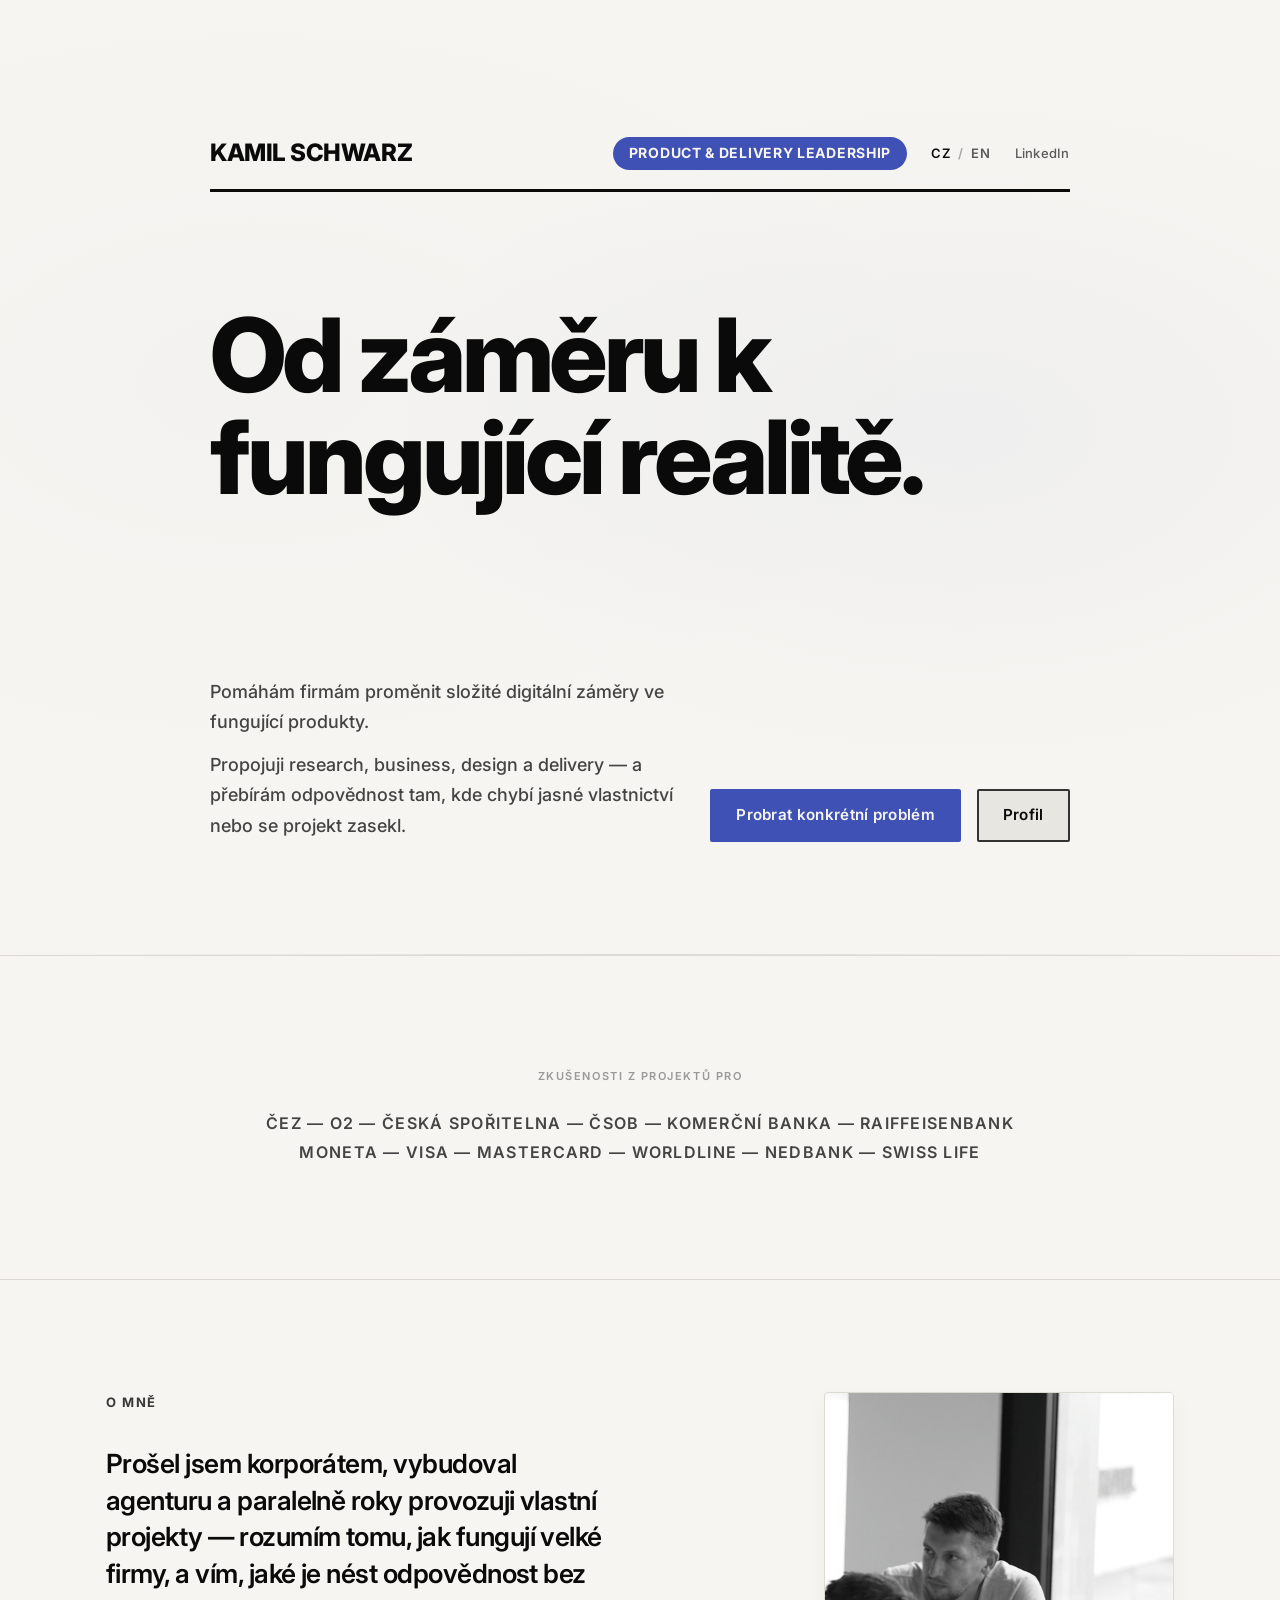
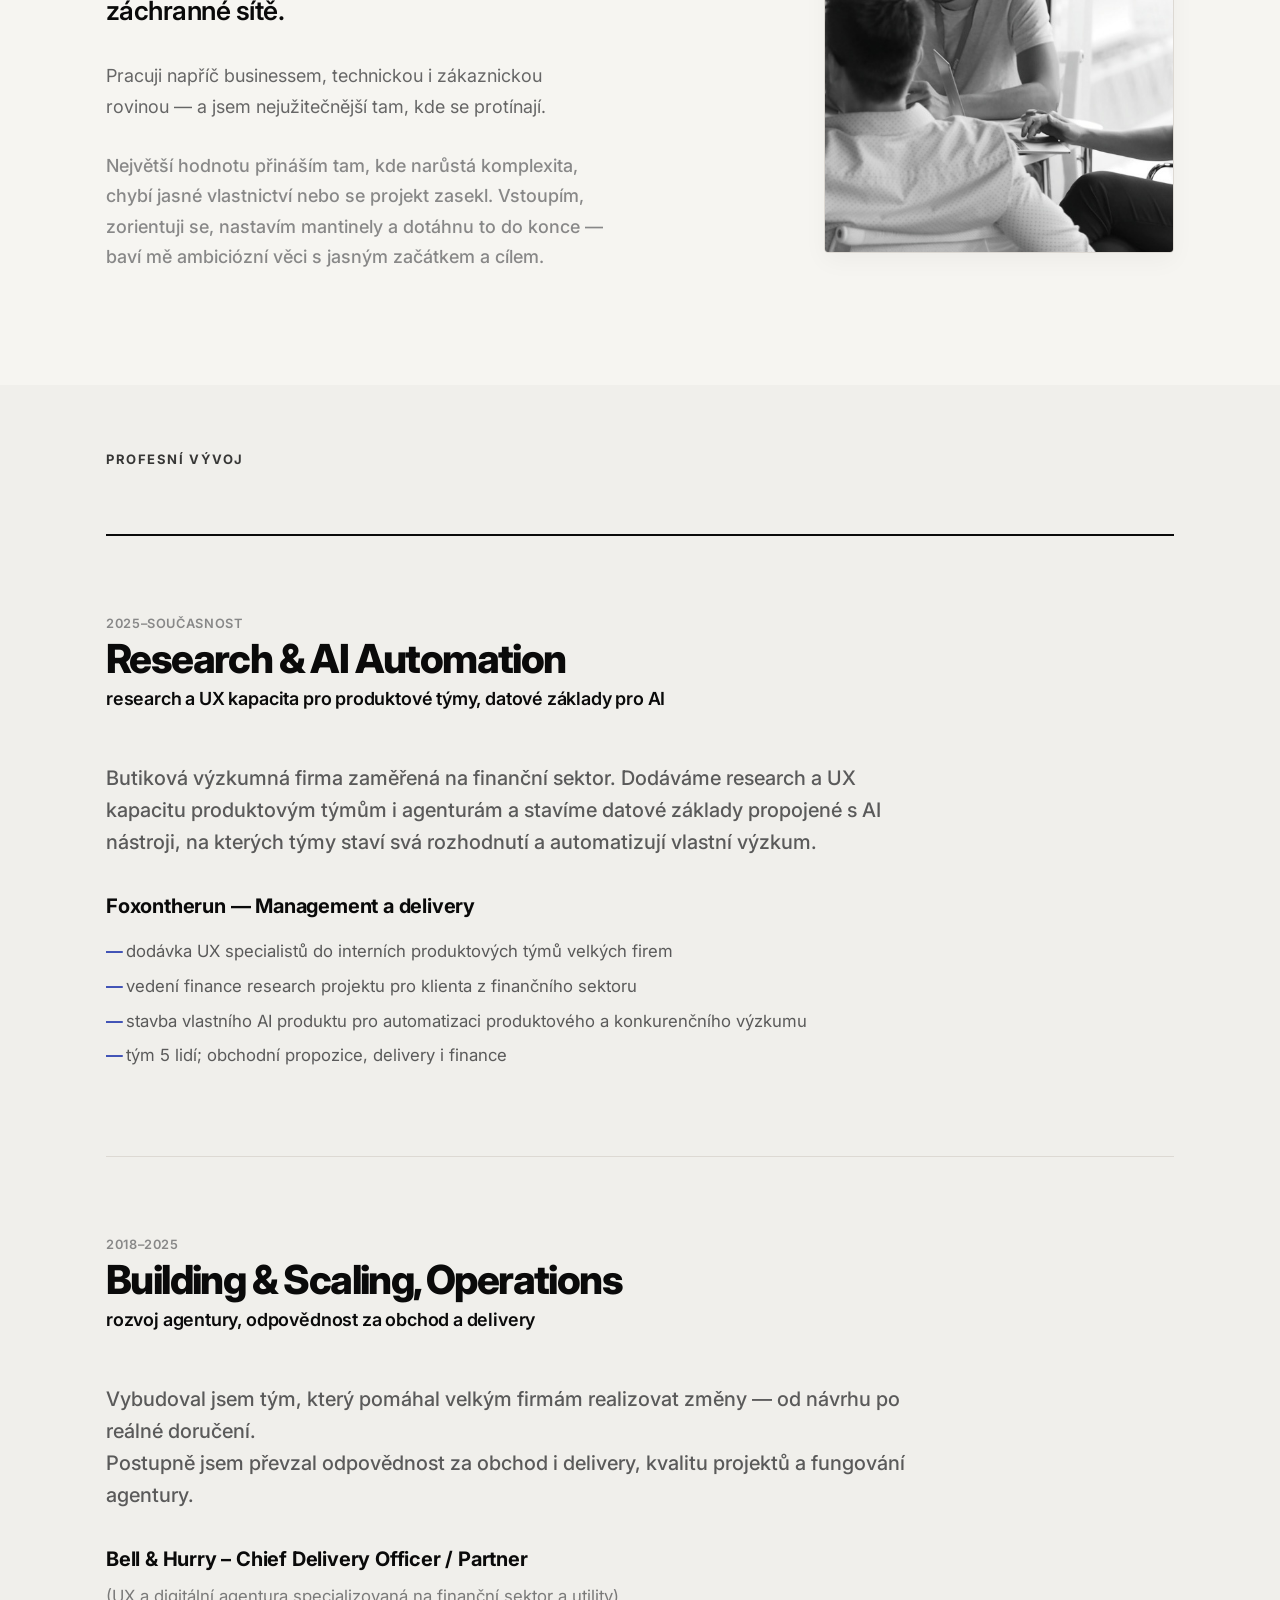
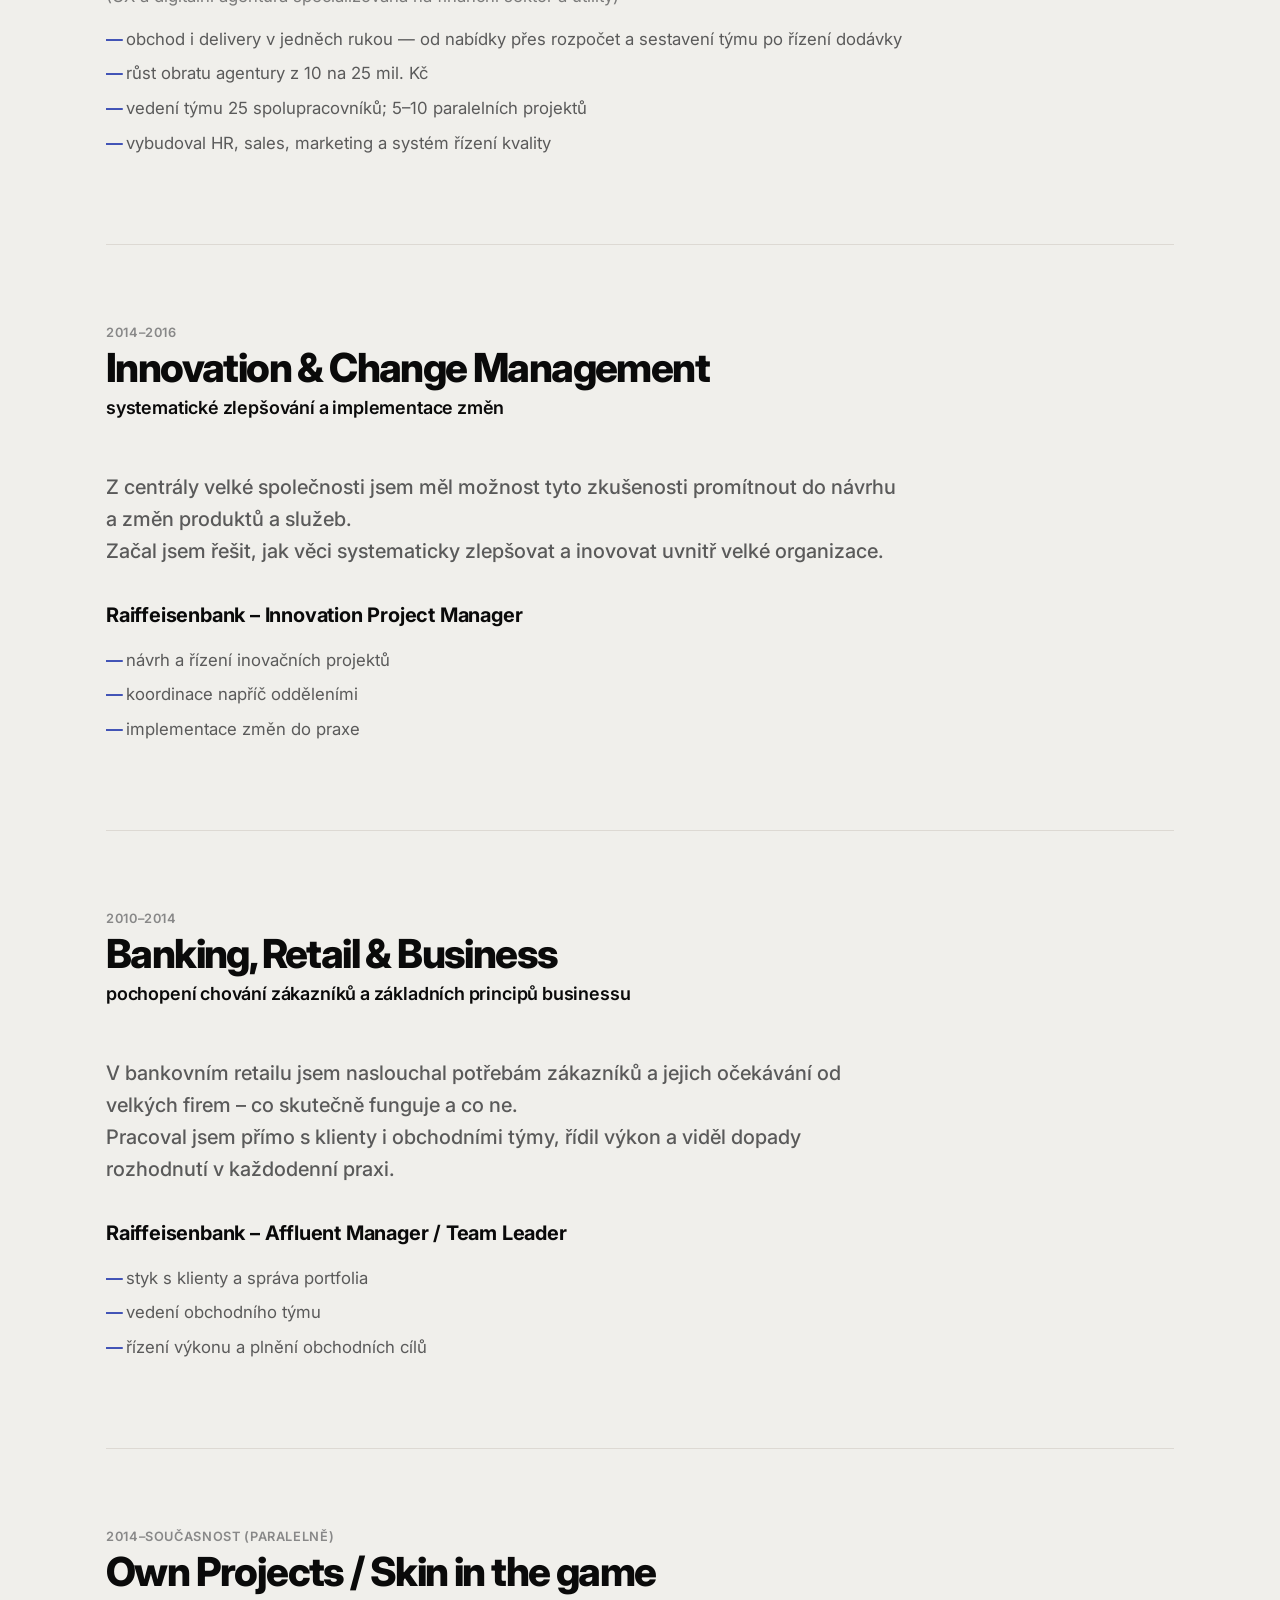
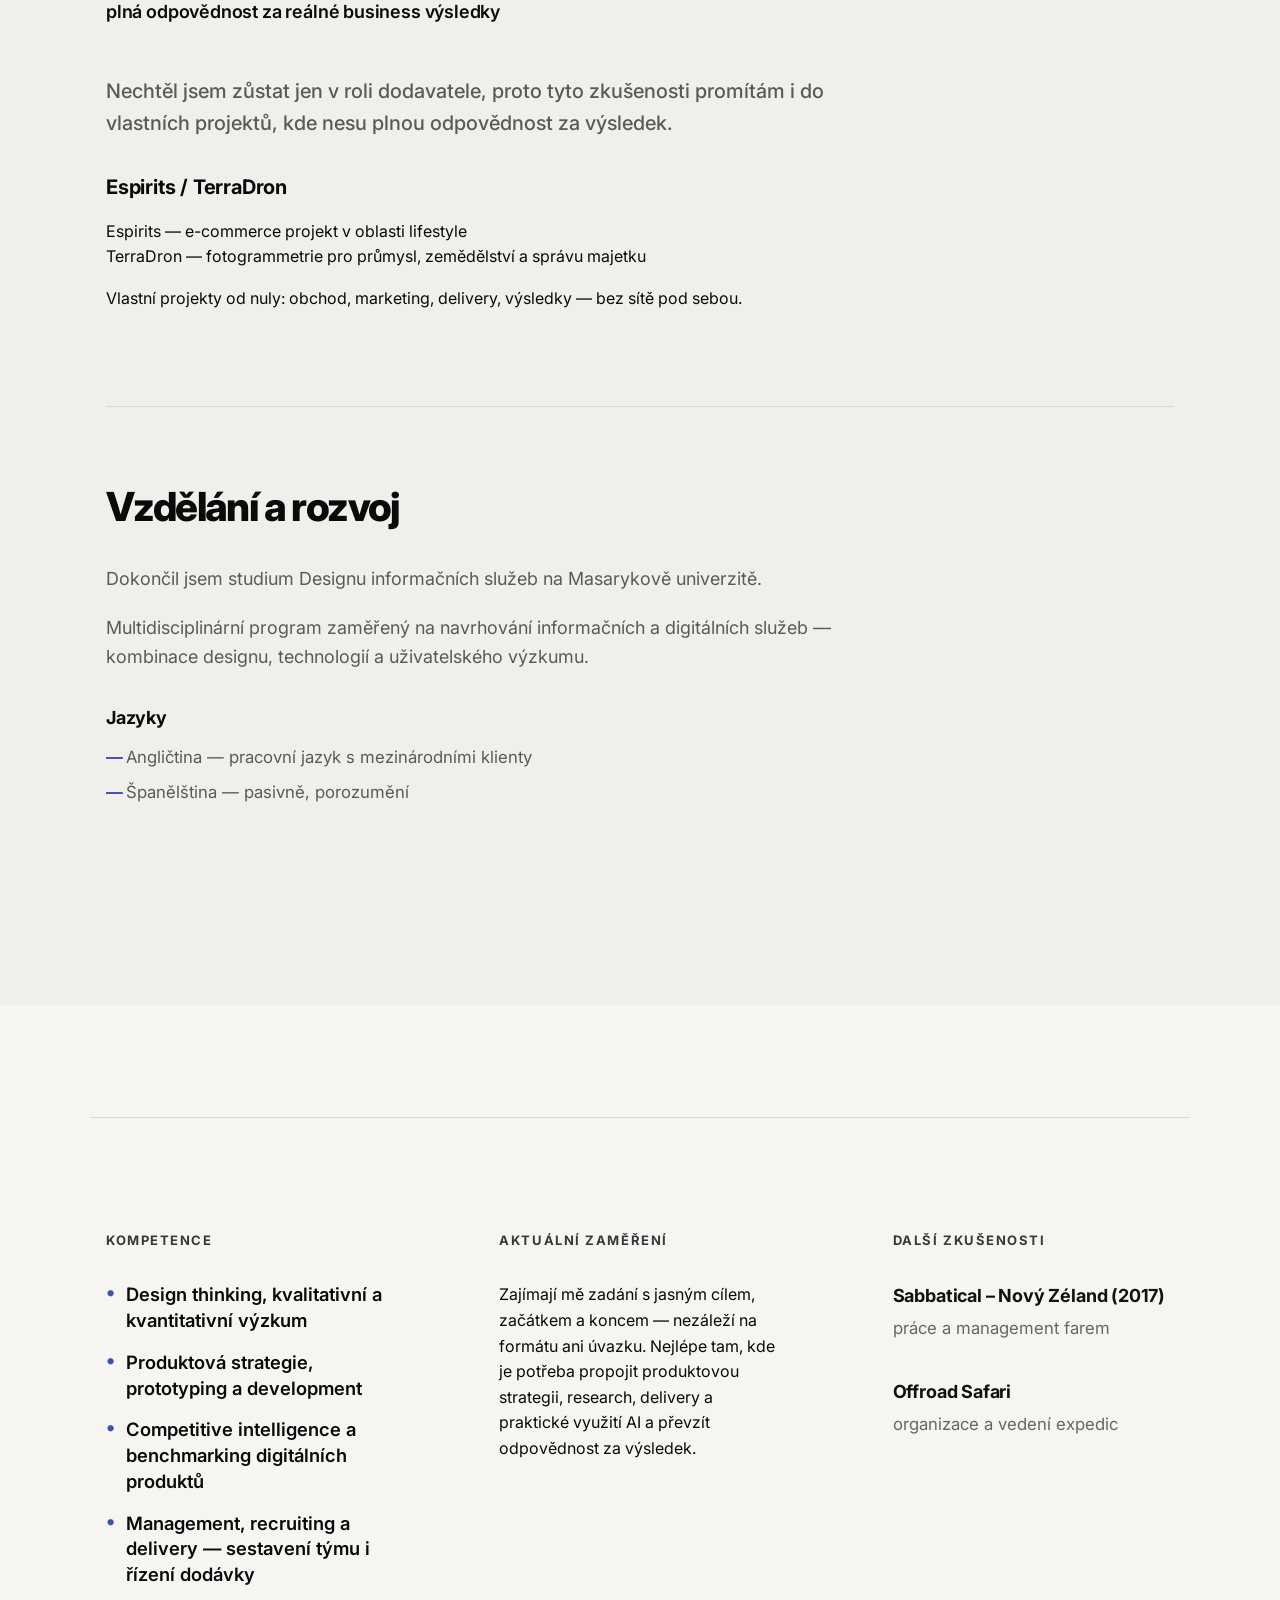
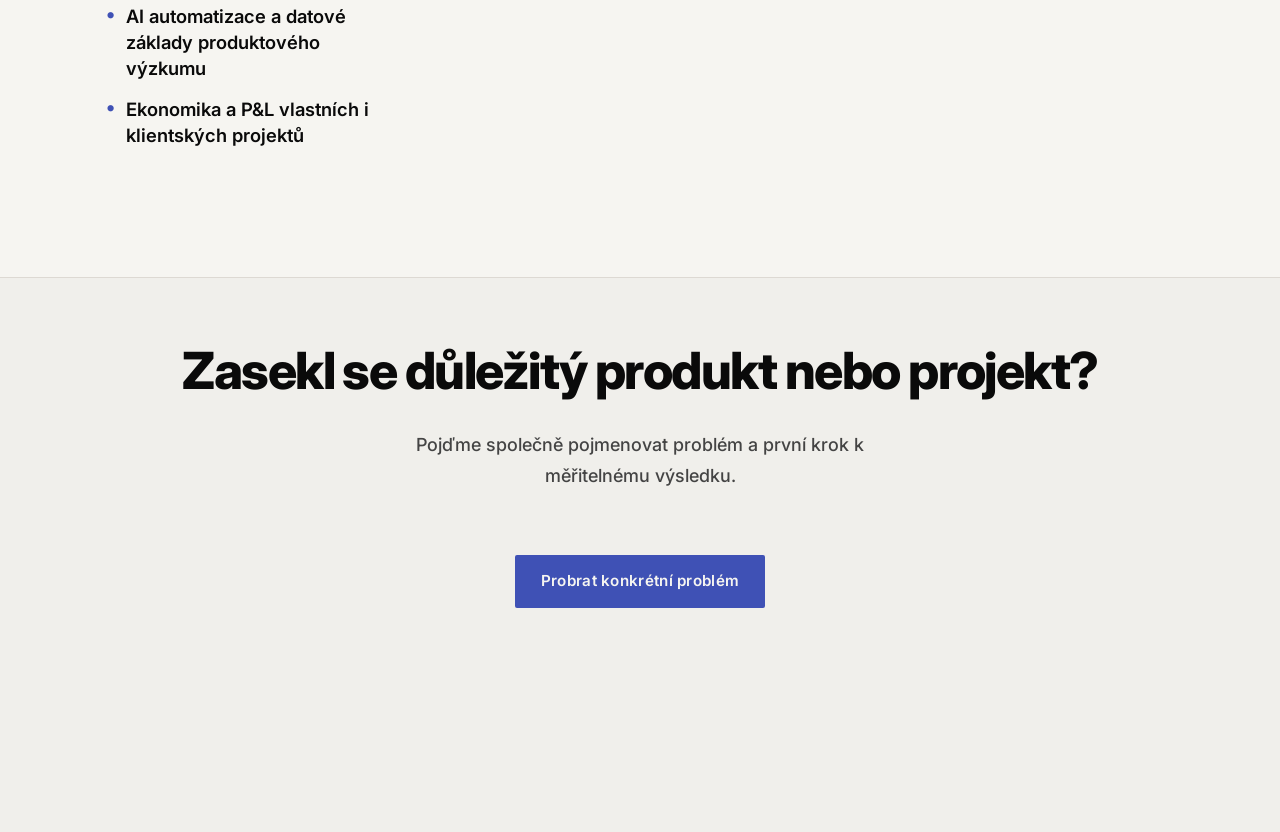
==== index.html @ e29d5cd9 "Přejmenovat titul u Foxontherun, odstranit case-study bullet u Bell & Hurry Titul pozice u Foxonther" ====
<!DOCTYPE html>
<html lang="cs">

<head>
    <meta charset="UTF-8">
    <meta name="viewport" content="width=device-width, initial-scale=1.0">
    <title>Kamil Schwarz — Od záměru k fungující realitě</title>
    <meta name="description"
        content="Pomáhám firmám proměnit složité digitální záměry ve fungující produkty. Propojuji research, business, design a delivery.">

    <meta property="og:title" content="Kamil Schwarz — Od záměru k fungující realitě">
    <meta property="og:description"
        content="Pomáhám firmám proměnit složité digitální záměry ve fungující produkty. Propojuji research, business, design a delivery.">
    <meta property="og:image" content="https://www.kamilschwarz.com/og-image.svg">
    <meta property="og:image:width" content="1200">
    <meta property="og:image:height" content="630">
    <meta property="og:url" content="https://www.kamilschwarz.com">
    <meta property="og:type" content="website">

    <link rel="preconnect" href="https://fonts.googleapis.com">
    <link rel="preconnect" href="https://fonts.gstatic.com" crossorigin>
    <link href="https://fonts.googleapis.com/css2?family=Inter:wght@400;500;600;700;800&display=swap" rel="stylesheet">
    <link rel="stylesheet" href="style.css">
    <link rel="icon" type="image/svg+xml" href="favicon.svg">
</head>

<body>
    <!-- Hero Section -->
    <section class="section hero" id="hero">
        <div class="container">
            <div class="hero-header">
                <span class="name">Kamil Schwarz</span>
                <div class="header-right">
                    <span class="role-badge">Product & Delivery Leadership</span>
                    <div class="lang-switcher print-hide">
                        <a href="index.html" class="active">CZ</a>
                        <span class="separator">/</span>
                        <a href="en.html">EN</a>
                    </div>
                    <a href="https://www.linkedin.com/in/kamilschwarz/" target="_blank" rel="noopener noreferrer"
                        class="header-link print-hide">LinkedIn</a>
                </div>
            </div>

            <h1 class="headline">Od záměru k<br>fungující realitě.</h1>

            <div class="hero-footer">
                <div class="hero-desc">
                    <p>Pomáhám firmám proměnit složité digitální záměry ve fungující produkty.</p>
                    <p>Propojuji research, business, design a delivery — a přebírám odpovědnost tam, kde chybí jasné
                        vlastnictví nebo se projekt zasekl.</p>
                </div>
                <div class="hero-actions print-hide">
                    <a href="mailto:schwarz.kamil@gmail.com?subject=Inquiry from portfolio website"
                        class="btn btn-primary">Probrat konkrétní problém</a>
                    <a href="#career" class="btn btn-secondary">Profil</a>
                </div>
            </div>
        </div>
    </section>

    <hr class="hero-separator print-hide">

    <!-- Credibility Strip -->
    <section class="credibility-strip print-hide">
        <div class="container">
            <p class="credibility-label">Zkušenosti z projektů pro</p>
            <p class="credibility-names">
                <span class="cred-row">ČEZ — O2 — Česká spořitelna — ČSOB — Komerční banka — Raiffeisenbank</span>
                <span class="cred-row-sep"> — </span>
                <span class="cred-row">Moneta — Visa — Mastercard — Worldline — Nedbank — Swiss Life</span>
            </p>
        </div>
    </section>

    <!-- About Section -->
    <section class="section about" id="about">
        <div class="container about-layout">
            <div class="about-text">
                <h2 class="section-title">O mně</h2>
                <div class="text-block-large">
                    <p>Prošel jsem korporátem, vybudoval agenturu a paralelně roky provozuji vlastní projekty
                        — rozumím tomu, jak fungují velké firmy, a vím, jaké je nést odpovědnost bez záchranné
                        sítě.</p>
                    <p>Pracuji napříč businessem, technickou i zákaznickou rovinou — a jsem nejužitečnější tam,
                        kde se protínají.</p>
                    <p>Největší hodnotu přináším tam, kde narůstá komplexita, chybí jasné vlastnictví nebo se
                        projekt zasekl. Vstoupím, zorientuji se, nastavím mantinely a dotáhnu to do konce — baví mě
                        ambiciózní věci s jasným začátkem a cílem.</p>
                </div>
            </div>
            <div class="about-photo">
                <img src="kamil-meeting.jpg" alt="Kamil Schwarz portrait">
            </div>
        </div>
    </section>

    <!-- Career / Profesní vývoj -->
    <section class="section career" style="padding-top: var(--space-lg);">
        <div class="container">
            <h2 class="section-title mb-large" id="career">Profesní vývoj</h2>

            <div class="career-timeline">
                <!-- Block 1: Current role -->
                <div class="career-block">
                    <div class="career-meta">
                        <span class="career-year">2025–současnost</span>
                        <h3 class="career-topic">Research & AI Automation</h3>
                        <p class="career-sublabel">research a UX kapacita pro produktové týmy, datové základy pro AI</p>
                    </div>
                    <div class="career-content">
                        <p class="career-focus">Butiková výzkumná firma zaměřená na finanční sektor. Dodáváme
                            research a UX kapacitu produktovým týmům i agenturám a stavíme datové základy propojené s
                            AI nástroji, na kterých týmy staví svá rozhodnutí a automatizují vlastní výzkum.</p>

                        <div class="career-role">
                            <h4 class="role-title">Foxontherun — Management a delivery</h4>
                            <ul class="role-list">
                                <li>dodávka UX specialistů do interních produktových týmů velkých firem</li>
                                <li>vedení finance research projektu pro klienta z finančního sektoru</li>
                                <li>stavba vlastního AI produktu pro automatizaci produktového a konkurenčního výzkumu
                                </li>
                                <li>tým 5 lidí; obchodní propozice, delivery i finance</li>
                            </ul>
                        </div>
                    </div>
                </div>

                <!-- Block 2 -->
                <div class="career-block">
                    <div class="career-meta">
                        <span class="career-year">2018–2025</span>
                        <h3 class="career-topic">Building & Scaling, Operations</h3>
                        <p class="career-sublabel">rozvoj agentury, odpovědnost za obchod a delivery</p>
                    </div>
                    <div class="career-content">
                        <p class="career-focus">Vybudoval jsem tým, který pomáhal velkým firmám realizovat změny —
                            od návrhu po reálné doručení.<br>Postupně jsem převzal odpovědnost za obchod i delivery,
                            kvalitu projektů a fungování agentury.</p>

                        <div class="career-role">
                            <h4 class="role-title">Bell & Hurry – Chief Delivery Officer / Partner</h4>
                            <p class="role-description"
                                style="margin-top: -0.5rem; margin-bottom: 1rem; opacity: 0.85;">(UX a digitální
                                agentura specializovaná na finanční sektor a utility)</p>
                            <ul class="role-list">
                                <li>obchod i delivery v jedněch rukou — od nabídky přes rozpočet a sestavení týmu po
                                    řízení dodávky</li>
                                <li>růst obratu agentury z 10 na 25 mil. Kč</li>
                                <li>vedení týmu 25 spolupracovníků; 5–10 paralelních projektů</li>
                                <li>vybudoval HR, sales, marketing a systém řízení kvality</li>
                            </ul>
                        </div>
                    </div>
                </div>

                <!-- Block 3 -->
                <div class="career-block">
                    <div class="career-meta">
                        <span class="career-year">2014–2016</span>
                        <h3 class="career-topic">Innovation & Change Management</h3>
                        <p class="career-sublabel">systematické zlepšování a implementace změn</p>
                    </div>
                    <div class="career-content">
                        <p class="career-focus">Z centrály velké společnosti jsem měl možnost tyto zkušenosti promítnout
                            do návrhu a změn produktů a služeb.<br>Začal jsem řešit, jak věci systematicky zlepšovat a
                            inovovat uvnitř velké organizace.</p>

                        <div class="career-role">
                            <h4 class="role-title">Raiffeisenbank – Innovation Project Manager</h4>
                            <ul class="role-list">
                                <li>návrh a řízení inovačních projektů</li>
                                <li>koordinace napříč odděleními</li>
                                <li>implementace změn do praxe</li>
                            </ul>
                        </div>
                    </div>
                </div>

                <!-- Block 4 -->
                <div class="career-block">
                    <div class="career-meta">
                        <span class="career-year">2010–2014</span>
                        <h3 class="career-topic">Banking, Retail & Business</h3>
                        <p class="career-sublabel">pochopení chování zákazníků a základních principů businessu</p>
                    </div>
                    <div class="career-content">
                        <p class="career-focus">V bankovním retailu jsem naslouchal potřebám zákazníků a jejich
                            očekávání od velkých firem – co skutečně funguje a co ne.<br>Pracoval jsem přímo s klienty i
                            obchodními týmy, řídil výkon a viděl dopady rozhodnutí v každodenní praxi.</p>

                        <div class="career-role">
                            <h4 class="role-title">Raiffeisenbank – Affluent Manager / Team Leader</h4>
                            <ul class="role-list">
                                <li>styk s klienty a správa portfolia</li>
                                <li>vedení obchodního týmu</li>
                                <li>řízení výkonu a plnění obchodních cílů</li>
                            </ul>
                        </div>
                    </div>
                </div>

                <!-- Block 5: Parallel ventures -->
                <div class="career-block">
                    <div class="career-meta">
                        <span class="career-year">2014–současnost (paralelně)</span>
                        <h3 class="career-topic">Own Projects / Skin in the game</h3>
                        <p class="career-sublabel">plná odpovědnost za reálné business výsledky</p>
                    </div>
                    <div class="career-content">
                        <p class="career-focus">Nechtěl jsem zůstat jen v roli dodavatele, proto tyto zkušenosti
                            promítám i do vlastních projektů, kde nesu plnou odpovědnost za výsledek.</p>

                        <div class="career-role">
                            <h4 class="role-title">Espirits / TerraDron</h4>
                            <p>Espirits — e-commerce projekt v oblasti lifestyle<br>
                                TerraDron — fotogrammetrie pro průmysl, zemědělství a správu majetku</p>
                            <p>Vlastní projekty od nuly: obchod, marketing, delivery, výsledky — bez sítě pod sebou.</p>
                        </div>
                    </div>
                </div>
                <!-- Block 6: Education -->
                <div class="career-block education-block">
                    <div class="career-meta">
                        <h3 class="career-topic">Vzdělání a rozvoj</h3>
                    </div>
                    <div class="career-content">
                        <div class="text-block-regular">
                            <p>Dokončil jsem studium Designu informačních služeb na Masarykově univerzitě.</p>
                            <p>Multidisciplinární program zaměřený na navrhování informačních a digitálních služeb —
                                kombinace designu, technologií a uživatelského výzkumu.</p>
                        </div>

                        <div class="mt-medium">
                            <h4 class="role-title-small">Jazyky</h4>
                            <ul class="role-list">
                                <li>Angličtina — pracovní jazyk s mezinárodními klienty</li>
                                <li>Španělština — pasivně, porozumění</li>
                            </ul>
                        </div>
                    </div>
                </div>

            </div>
        </div>
    </section>

    <!-- Skills, Details & Focus -->
    <section class="section skills-section" id="skills">
        <div class="container skills-grid">
            <div class="cap-group page-break-avoid">
                <h2 class="section-title">Kompetence</h2>
                <ul class="clean-bullet-list">
                    <li>Design thinking, kvalitativní a kvantitativní výzkum</li>
                    <li>Produktová strategie, prototyping a development</li>
                    <li>Competitive intelligence a benchmarking digitálních produktů</li>
                    <li>Management, recruiting a delivery — sestavení týmu i řízení dodávky</li>
                    <li>AI automatizace a datové základy produktového výzkumu</li>
                    <li>Ekonomika a P&L vlastních i klientských projektů</li>
                </ul>
            </div>

            <div class="cap-group page-break-avoid">
                <h2 class="section-title">Aktuální zaměření</h2>
                <p class="text-block-regular" style="margin-top: 1rem;">Zajímají mě zadání s jasným cílem,
                    začátkem a koncem — nezáleží na formátu ani úvazku. Nejlépe tam, kde je potřeba propojit
                    produktovou strategii, research, delivery a praktické využití AI a převzít odpovědnost za
                    výsledek.</p>
            </div>

            <div class="cap-group page-break-avoid">
                <h2 class="section-title">Další zkušenosti</h2>
                <div class="exp-item">
                    <h4 class="role-title-small">Sabbatical – Nový Zéland (2017)</h4>
                    <p class="role-description">práce a management farem</p>
                </div>
                <div class="exp-item">
                    <h4 class="role-title-small">Offroad Safari</h4>
                    <p class="role-description">organizace a vedení expedic</p>
                </div>
            </div>
        </div>
    </section>

    <!-- Contact Section -->
    <section class="section contact" id="contact">
        <div class="container text-center page-break-avoid">
            <h2 class="headline-medium">Zasekl se důležitý produkt nebo projekt?</h2>
            <div class="hero-desc" style="margin: 1.5rem auto 2.5rem; text-align: center; max-width: none;">
                <p style="margin: 0 auto; color: #444; font-weight: 500;">Pojďme společně pojmenovat problém a první
                    krok k měřitelnému výsledku.</p>
            </div>
            <div class="contact-links print-hide">
                <a href="mailto:schwarz.kamil@gmail.com?subject=Inquiry from portfolio website"
                    class="btn btn-primary btn-large">Probrat konkrétní problém</a>
            </div>
            <div class="print-only">
                <p>schwarz.kamil@gmail.com | linkedin.com/in/kamilschwarz</p>
            </div>
        </div>
    </section>

    <script>
        // Reveal on Scroll
        const observer = new IntersectionObserver((entries) => {
            entries.forEach(entry => {
                if (entry.isIntersecting) {
                    entry.target.classList.add('visible');
                    observer.unobserve(entry.target); // Reveal only once
                }
            });
        }, { threshold: 0.1, rootMargin: '0px 0px -50px 0px' });

        document.querySelectorAll('.section:not(.hero)').forEach(section => {
            section.classList.add('reveal');
            observer.observe(section);
        });

        // Hero Headline Subtle Parallax
        const headline = document.querySelector('.headline');
        let requestRef;
        let mouseX = 0; let mouseY = 0;

        document.addEventListener('mousemove', (e) => {
            // Keep the movement extremely subtle, max a few pixels to prevent distraction
            mouseX = (window.innerWidth / 2 - e.pageX) / 90;
            mouseY = (window.innerHeight / 2 - e.pageY) / 90;
            if (!requestRef) {
                requestRef = requestAnimationFrame(updateParallax);
            }
        });

        function updateParallax() {
            headline.style.transform = `translate3d(${mouseX}px, ${mouseY}px, 0)`;
            requestRef = null;
        }
    </script>
</body>

</html>


<!-- deploy test -->
---- style.css ----
/* Custom Properties */
:root {
    --bg-color: #f6f5f1;
    --bg-alt: #f0efeb;
    --text-color: #0a0a0a;
    --text-muted: #5a5a5a;
    --accent-color: #3F51B5;
    --accent-hover: #3344A0;
    --accent-subtle: rgba(63, 81, 181, 0.10);
    --border-color: #ddd9d3;

    --space-xs: 0.5rem;
    --space-sm: 1rem;
    --space-md: 2rem;
    --space-lg: 4rem;
    --space-xl: 7rem;

    --font-sans: 'Inter', -apple-system, BlinkMacSystemFont, "Segoe UI", Roboto, Helvetica, Arial, sans-serif;
}

/* Reset and Base */
* {
    margin: 0;
    padding: 0;
    box-sizing: border-box;
}

html {
    scroll-behavior: smooth;
}

body {
    font-family: var(--font-sans);
    background-color: var(--bg-color);
    color: var(--text-color);
    line-height: 1.6;
    -webkit-font-smoothing: antialiased;
    -moz-osx-font-smoothing: grayscale;
}

p {
    margin-bottom: 1rem;
}

a {
    color: inherit;
    text-decoration: none;
}

/* Typography */
.headline {
    font-size: clamp(3.5rem, 8vw, 7.5rem);
    font-weight: 800;
    line-height: 1.0;
    letter-spacing: -0.04em;
    margin-bottom: calc(var(--space-xl) * 1.5);
    max-width: 900px;
    will-change: transform;
    transition: transform 0.35s cubic-bezier(0.2, 0.8, 0.2, 1), letter-spacing 0.4s ease;
}

.headline:hover {
    letter-spacing: -0.035em;
}

.headline-medium {
    font-size: clamp(2rem, 4vw, 3.5rem);
    font-weight: 800;
    line-height: 1.1;
    letter-spacing: -0.03em;
    margin-bottom: var(--space-md);
}

.section-title {
    font-size: 0.8125rem;
    text-transform: uppercase;
    letter-spacing: 0.12em;
    font-weight: 700;
    color: var(--text-color);
    /* Increased contrast */
    margin-bottom: var(--space-md);
    opacity: 0.8;
    scroll-margin-top: 4rem;
    /* Ensures headers don't hit the top of the viewport */
}

.mb-large {
    margin-bottom: var(--space-lg);
}

.mb-medium {
    margin-bottom: var(--space-md);
}

.mt-medium {
    margin-top: var(--space-md);
}

/* Layout */
.container {
    max-width: 1100px;
    margin: 0 auto;
    padding: 0 var(--space-sm);
}

.section {
    padding: var(--space-xl) 0;
}

.layout-split {
    display: flex;
    gap: var(--space-xl);
}

.split-left {
    flex: 1;
}

.split-right {
    flex: 2;
}

@media (max-width: 900px) {
    .layout-split {
        flex-direction: column;
        gap: var(--space-lg);
    }
}

/* Base text */
.text-block-large {
    max-width: 500px;
    /* Refined width */
}

.text-block-large p {
    font-size: 1.125rem;
    /* Following paragraphs smaller */
    font-weight: 400;
    line-height: 1.7;
    /* Increased line-height */
    color: #666;
    /* Secondary paragraph color */
    margin-bottom: 1.75rem;
    /* ~28px vertical rhythm */
}

.text-block-large p:first-child {
    font-size: clamp(1.35rem, 2.2vw, 1.65rem);
    font-weight: 600;
    /* Semi-bold */
    line-height: 1.4;
    letter-spacing: -0.02em;
    color: var(--text-color);
    /* Dominant */
    margin-bottom: 2rem;
}

.text-block-large p:last-child {
    font-weight: 500;
    color: #888;
    /* Conclusion visually lighter */
    margin-bottom: 0;
}

.text-block-regular p {
    font-size: 1.125rem;
    color: var(--text-muted);
    margin-bottom: 1.25rem;
}

/* Subtle keyword hover */
.text-keyword {
    transition: color 0.25s ease;
    cursor: default;
}

.text-keyword:hover {
    color: var(--accent-color);
}

/* Hero */
.hero {
    min-height: 65vh;
    display: flex;
    flex-direction: column;
    justify-content: flex-start;
    padding-top: calc(var(--space-xl) * 1.2);
    position: relative;
    background: radial-gradient(ellipse 70% 55% at 75% 45%, rgba(63, 81, 181, 0.04) 0%, transparent 65%),
        radial-gradient(ellipse 80% 60% at 20% 40%, rgba(63, 81, 181, 0.02) 0%, transparent 70%),
        var(--bg-color);
}

.hero-separator {
    height: 1px;
    background: linear-gradient(90deg, transparent, rgba(44, 62, 80, 0.15), transparent);
    margin: 0;
    border: none;
}

/* Credibility Strip */
.credibility-strip {
    padding: calc(var(--space-lg) * 1.75) 0;
    text-align: center;
    background-color: var(--bg-color);
    border-top: 1px solid var(--border-color);
    border-bottom: 1px solid var(--border-color);
}

.credibility-label {
    font-size: 0.6875rem;
    text-transform: uppercase;
    letter-spacing: 0.14em;
    font-weight: 600;
    color: #999;
    margin-bottom: 1.5rem;
}

.credibility-names {
    font-size: 1rem; /* Reduced by ~13% */
    letter-spacing: 0.08em;
    text-transform: uppercase;
    font-weight: 600;
    color: #444;
    line-height: 1.8;
    margin-bottom: 0;
}

.cred-row {
    display: block;
}

.cred-row-sep {
    display: none;
}

@media (max-width: 900px) {
    .credibility-names {
        line-height: 2;
    }
    .cred-row, .cred-row-sep {
        display: inline;
    }
}

.hero-header {
    display: flex;
    justify-content: space-between;
    align-items: center;
    margin-bottom: var(--space-xl);
    border-bottom: 3px solid var(--text-color);
    padding-bottom: var(--space-sm);
}

.header-right {
    display: flex;
    align-items: center;
    gap: 1.5rem;
}

.lang-switcher {
    font-size: 0.8125rem;
    font-weight: 600;
    letter-spacing: 0.05em;
    color: var(--text-muted);
}

.lang-switcher a {
    color: inherit;
    text-decoration: none;
    transition: color 0.2s ease;
}

.lang-switcher a:hover {
    color: var(--accent-color);
}

.lang-switcher a.active {
    color: var(--text-color);
}

.lang-switcher .separator {
    margin: 0 0.25rem;
    opacity: 0.5;
}

.header-link {
    font-size: 0.8125rem;
    font-weight: 500;
    color: var(--text-muted);
    text-decoration: none;
    transition: color 0.2s ease;
    letter-spacing: 0.02em;
}

.header-link:hover {
    color: var(--accent-color);
}

.hero-header .name {
    font-weight: 800;
    font-size: 1.5rem;
    letter-spacing: -0.02em;
    text-transform: uppercase;
}

.hero-header .role-badge {
    font-size: 0.875rem;
    font-weight: 700;
    text-transform: uppercase;
    letter-spacing: 0.05em;
    background: var(--accent-color);
    color: #f6f5f1;
    padding: 0.35rem 1rem;
    border-radius: 100px;
}

.hero-footer {
    display: flex;
    justify-content: space-between;
    align-items: flex-end;
    margin-top: var(--space-lg);
}

.hero-desc p {
    max-width: 500px;
    font-size: 1.125rem;
    font-weight: 500;
    color: #444;
    line-height: 1.7;
    margin-bottom: 0.75rem;
}

.hero-desc p:last-child {
    margin-bottom: 0;
}

.hero-actions {
    display: flex;
    gap: 1rem;
}

@media (max-width: 900px) {
    .hero-footer {
        flex-direction: column;
        align-items: flex-start;
        gap: var(--space-lg);
    }
}

/* About Section Additions */
.about-layout {
    display: flex;
    align-items: flex-start;
    justify-content: space-between;
    gap: var(--space-xl);
}

.about-text {
    flex: 1;
    max-width: 500px;
}

.about-photo {
    flex: 0 0 auto;
}

.about-photo img {
    display: block;
    width: 350px;
    height: auto;
    border-radius: 4px; /* subtle and minimal */
    border: 1px solid var(--border-color); /* subtle soft neutral gray outline */
    box-shadow: 0 8px 24px rgba(0, 0, 0, 0.04);
}

@media (max-width: 900px) {
    .about-layout {
        flex-direction: column;
        gap: 0;
    }
    
    .about-text {
        display: contents;
    }
    
    .about-text .section-title {
        order: 1;
        width: 100%;
        margin-bottom: var(--space-md);
    }
    
    .about-photo {
        order: 2;
        width: 100%;
        margin-bottom: var(--space-lg);
    }
    
    .about-text .text-block-large {
        order: 3;
        width: 100%;
    }
    
    .about-photo img {
        width: 100%;
        max-width: 100%;
    }
}

/* Section Tonal Variation */
.about {
    background-color: var(--bg-color);
}

.career {
    background-color: var(--bg-alt);
}

.skills-section {
    background-color: var(--bg-color);
}

.contact {
    background-color: var(--bg-alt);
}

/* Career Timeline */
.career-timeline {
    display: flex;
    flex-direction: column;
    border-top: 2px solid var(--text-color);
}

@media (hover: hover) {

    /* Subtle fade on sibling elements for a premium editorial feel */
    .career-timeline:hover .career-block:not(:hover) {
        opacity: 0.2;
    }

    .career-block {
        transition: opacity 0.15s ease-out;
    }
}

.career-block {
    display: flex;
    flex-direction: column;
    gap: var(--space-md);
    padding: calc(var(--space-xl) * 1.25) 0;
    border-bottom: 1px solid var(--border-color);
}

@media (max-width: 1280px) {
    .career-block {
        padding: calc(var(--space-xl) * 0.7) 0;
    }
}

.education-block {
    border-bottom: none;
}

.career-meta {
    display: flex;
    flex-direction: column;
}

.career-year {
    font-size: 0.8rem;
    font-weight: 600;
    color: #888;
    letter-spacing: 0.05em;
    text-transform: uppercase;
    margin-bottom: 0.15rem;
}

.career-topic {
    font-size: 2.5rem;
    font-weight: 800;
    line-height: 1.1;
    letter-spacing: -0.04em;
    margin-bottom: 0.25rem;
    color: var(--text-color);
}

.career-sublabel {
    font-size: 1.125rem;
    font-weight: 600;
    color: var(--text-color);
    margin-bottom: var(--space-sm);
    letter-spacing: -0.01em;
}

.career-content {
    max-width: 800px;
}

.career-focus {
    font-size: 1.25rem;
    font-weight: 500;
    line-height: 1.6;
    color: var(--text-muted);
    margin-bottom: var(--space-md);
}

.career-role {
    margin-top: var(--space-md);
}

.role-title {
    font-size: 1.25rem;
    font-weight: 700;
    margin-bottom: 1rem;
    letter-spacing: -0.01em;
}

.role-title-small {
    font-size: 1.125rem;
    font-weight: 700;
    margin-bottom: 0.75rem;
    letter-spacing: -0.01em;
}

.role-list {
    list-style: none;
    margin-left: 0;
}

.role-list li {
    position: relative;
    padding-left: 1.25rem;
    margin-bottom: 0.5rem;
    color: var(--text-muted);
    font-size: 1.05rem;
}

.role-list li::before {
    content: "—";
    position: absolute;
    left: 0;
    color: var(--accent-color);
    font-weight: bold;
}

/* Skills Grid Bottom Section */
.skills-grid {
    display: grid;
    grid-template-columns: 1fr 1fr 1fr;
    gap: var(--space-xl);
    border-top: 1px solid var(--border-color);
    padding-top: var(--space-xl);
}

.skills-grid .section-title {
    font-size: 0.8125rem;
    text-transform: uppercase;
    letter-spacing: 0.12em;
    font-weight: 700;
    color: var(--text-color);
    margin-bottom: 2rem;
    opacity: 0.8;
}

.clean-bullet-list {
    list-style: none;
}

.clean-bullet-list li {
    position: relative;
    padding-left: 1.25rem;
    margin-bottom: 1rem;
    font-size: 1.15rem;
    font-weight: 600;
    color: var(--text-color);
    line-height: 1.4;
}

.clean-bullet-list li::before {
    content: "•";
    position: absolute;
    left: 0;
    color: var(--accent-color);
    font-weight: bold;
    font-size: 1.25rem;
    line-height: 1;
}

.exp-item {
    margin-bottom: 2.25rem;
}

.exp-item .role-title-small {
    color: #111;
    font-weight: 700;
    margin-bottom: 0.25rem;
}

.role-description {
    font-size: 1.05rem;
    color: #666;
    line-height: 1.6;
}

.skills-grid .role-list li {
    color: var(--text-color);
    font-weight: 500;
}

@media (max-width: 900px) {
    .skills-grid {
        grid-template-columns: 1fr;
        gap: var(--space-lg);
    }
}

/* Buttons */
.btn {
    display: inline-flex;
    align-items: center;
    justify-content: center;
    padding: 0.75rem 1.5rem;
    font-weight: 600;
    border-radius: 2px;
    transition: all 0.3s cubic-bezier(0.2, 0.8, 0.2, 1);
    font-size: 0.95rem;
    letter-spacing: 0.02em;
}

.btn-primary {
    background: var(--accent-color);
    color: #f6f5f1;
    border: 2px solid var(--accent-color);
}

.btn-primary:hover {
    background: var(--accent-hover);
    border-color: var(--accent-hover);
    transform: translateY(-1px);
    box-shadow: 0 4px 12px rgba(63, 81, 181, 0.20);
}

.btn-secondary {
    background: #e8e6e0;
    color: var(--text-color);
    border: 2px solid #333333;
}

.btn-secondary:hover {
    border-color: var(--accent-color);
    color: var(--accent-color);
    transform: translateY(-1px);
}

/* Animation & Interaction Classes */
.reveal {
    opacity: 0;
    transform: translateY(24px);
    transition: opacity 0.8s cubic-bezier(0.2, 0.8, 0.2, 1), transform 0.8s cubic-bezier(0.2, 0.8, 0.2, 1);
}

.reveal.visible {
    opacity: 1;
    transform: translateY(0);
}

/* Contact Section */
.contact {
    padding: var(--space-lg) 0 calc(var(--space-xl) * 2) 0;
    border-top: 1px solid var(--border-color);
}

.text-center {
    text-align: center;
}

.contact-links {
    display: flex;
    justify-content: center;
    margin-top: var(--space-lg);
}

/* Print Styles */
.print-only {
    display: none;
}

@media print {
    :root {
        --bg-color: #ffffff;
        --space-xl: 3rem;
        --space-lg: 2rem;
    }

    body {
        font-size: 10pt;
        background: #fff;
        color: #000;
    }

    * {
        -webkit-print-color-adjust: exact !important;
        print-color-adjust: exact !important;
    }

    .print-hide {
        display: none !important;
    }

    .print-only {
        display: block !important;
        margin-top: 2rem;
        font-weight: 700;
        font-size: 1.1rem;
    }

    .section {
        padding: 2rem 0;
        page-break-inside: auto;
    }

    .career-block {
        page-break-inside: avoid;
    }

    .skills-grid {
        page-break-inside: avoid;
        border-top: 2px solid #000;
    }

    .contact {
        border-top: 2px solid #000;
        page-break-inside: avoid;
    }

    .hero {
        min-height: auto;
        padding-top: 1rem;
    }

    .hero-header {
        border-bottom-width: 2px;
        margin-bottom: 2rem;
    }

    .container {
        max-width: 100%;
        padding: 0;
    }

    .headline {
        font-size: 36pt;
        margin-bottom: 1.5rem;
    }

    .career-role {
        border: 1px solid #ccc;
    }

    .career-timeline {
        border-top-width: 2px;
    }

    .page-break-avoid {
        page-break-inside: avoid;
    }
}

@media (max-width: 640px) {

    .hero-header {
        flex-direction: column;
        align-items: flex-start;
        gap: 0.6rem;
    }

    .header-right {
        flex-direction: column;
        align-items: flex-start;
        gap: 0.4rem;
    }

    .role-badge {
        margin-top: 0.25rem;
    }

}
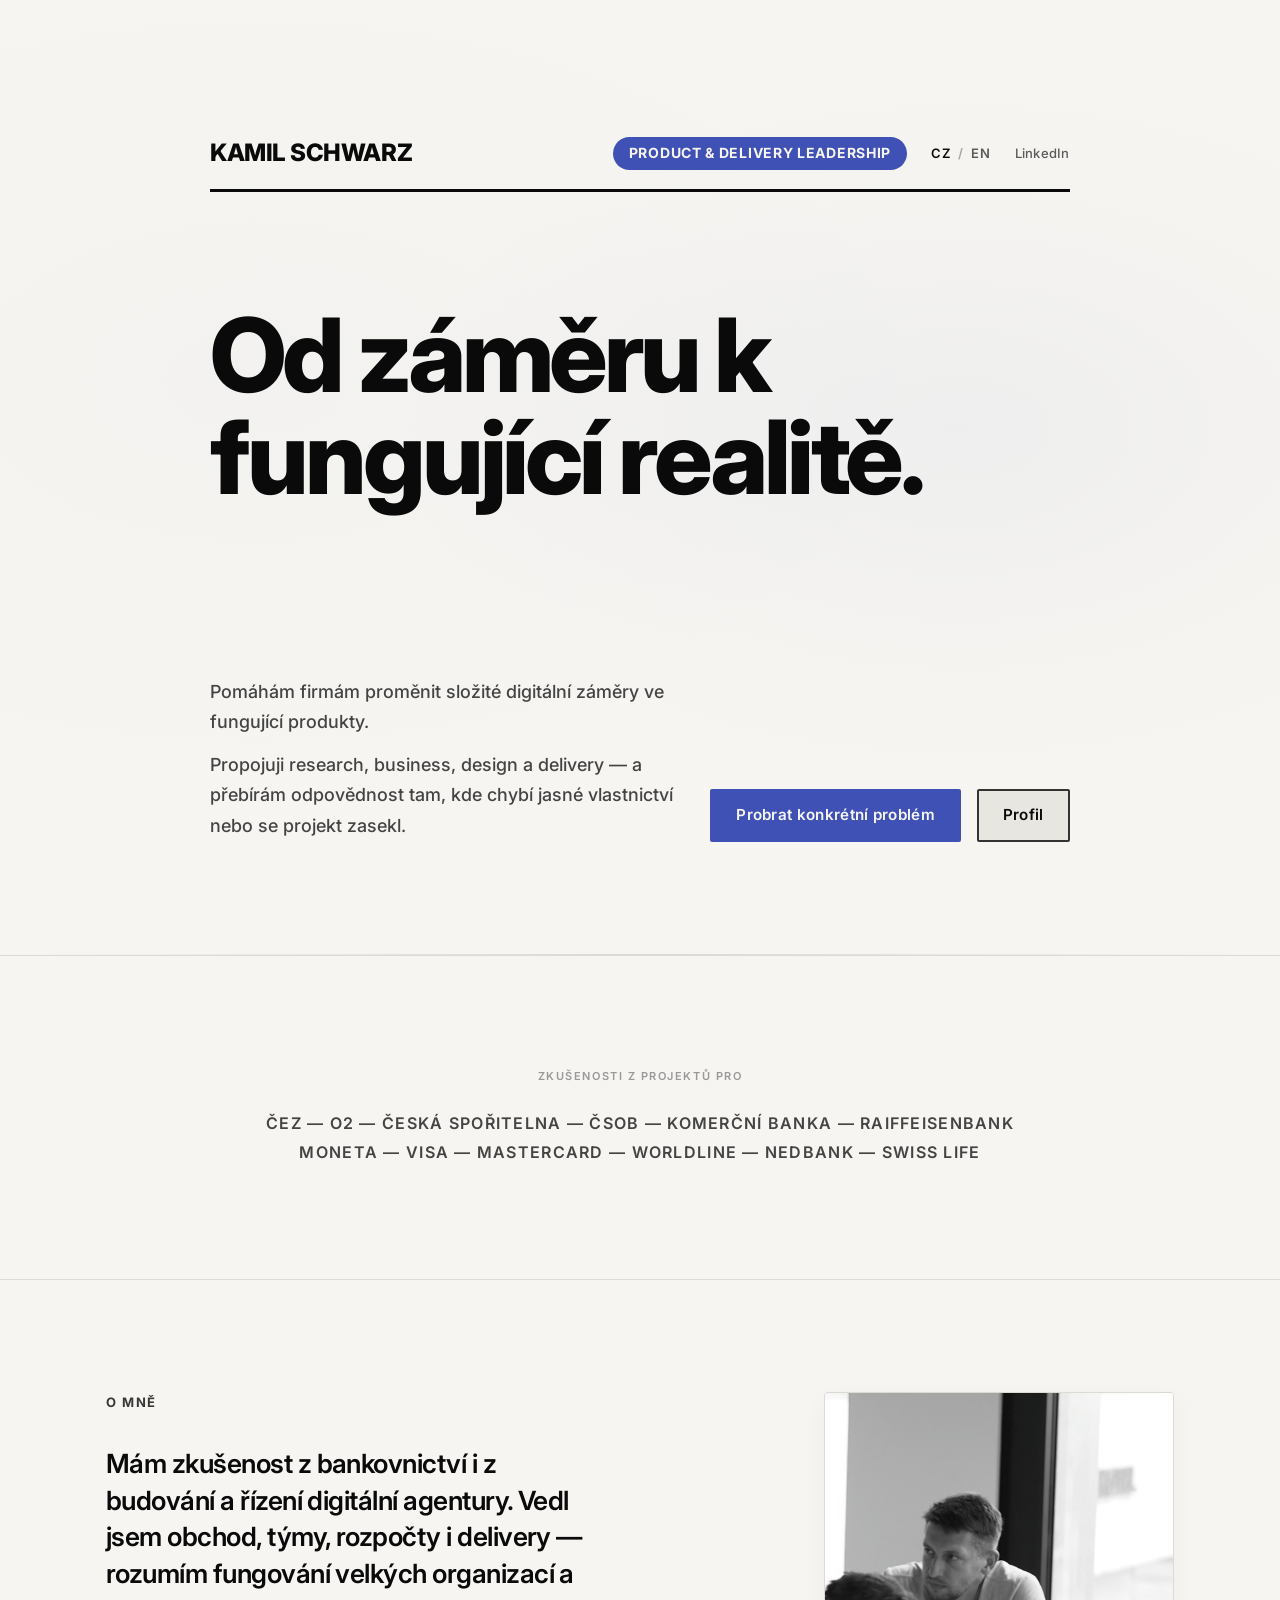
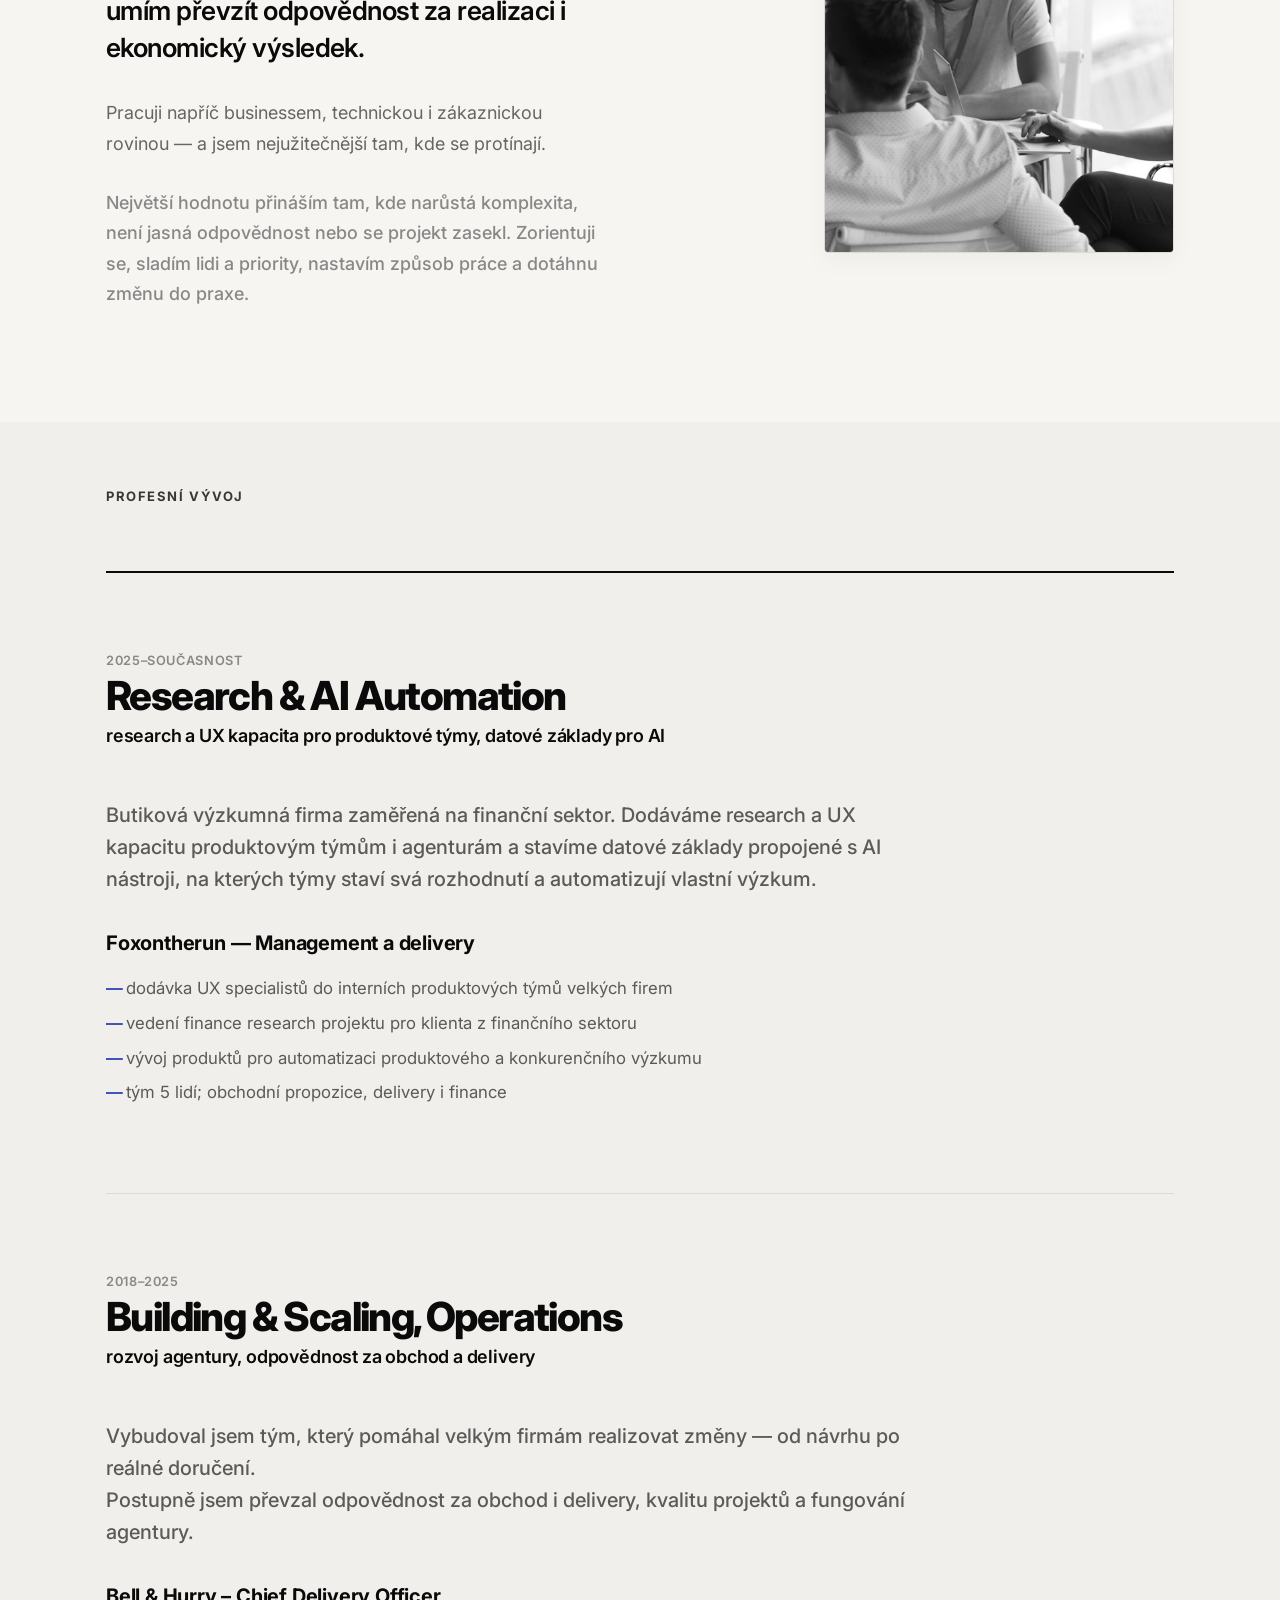
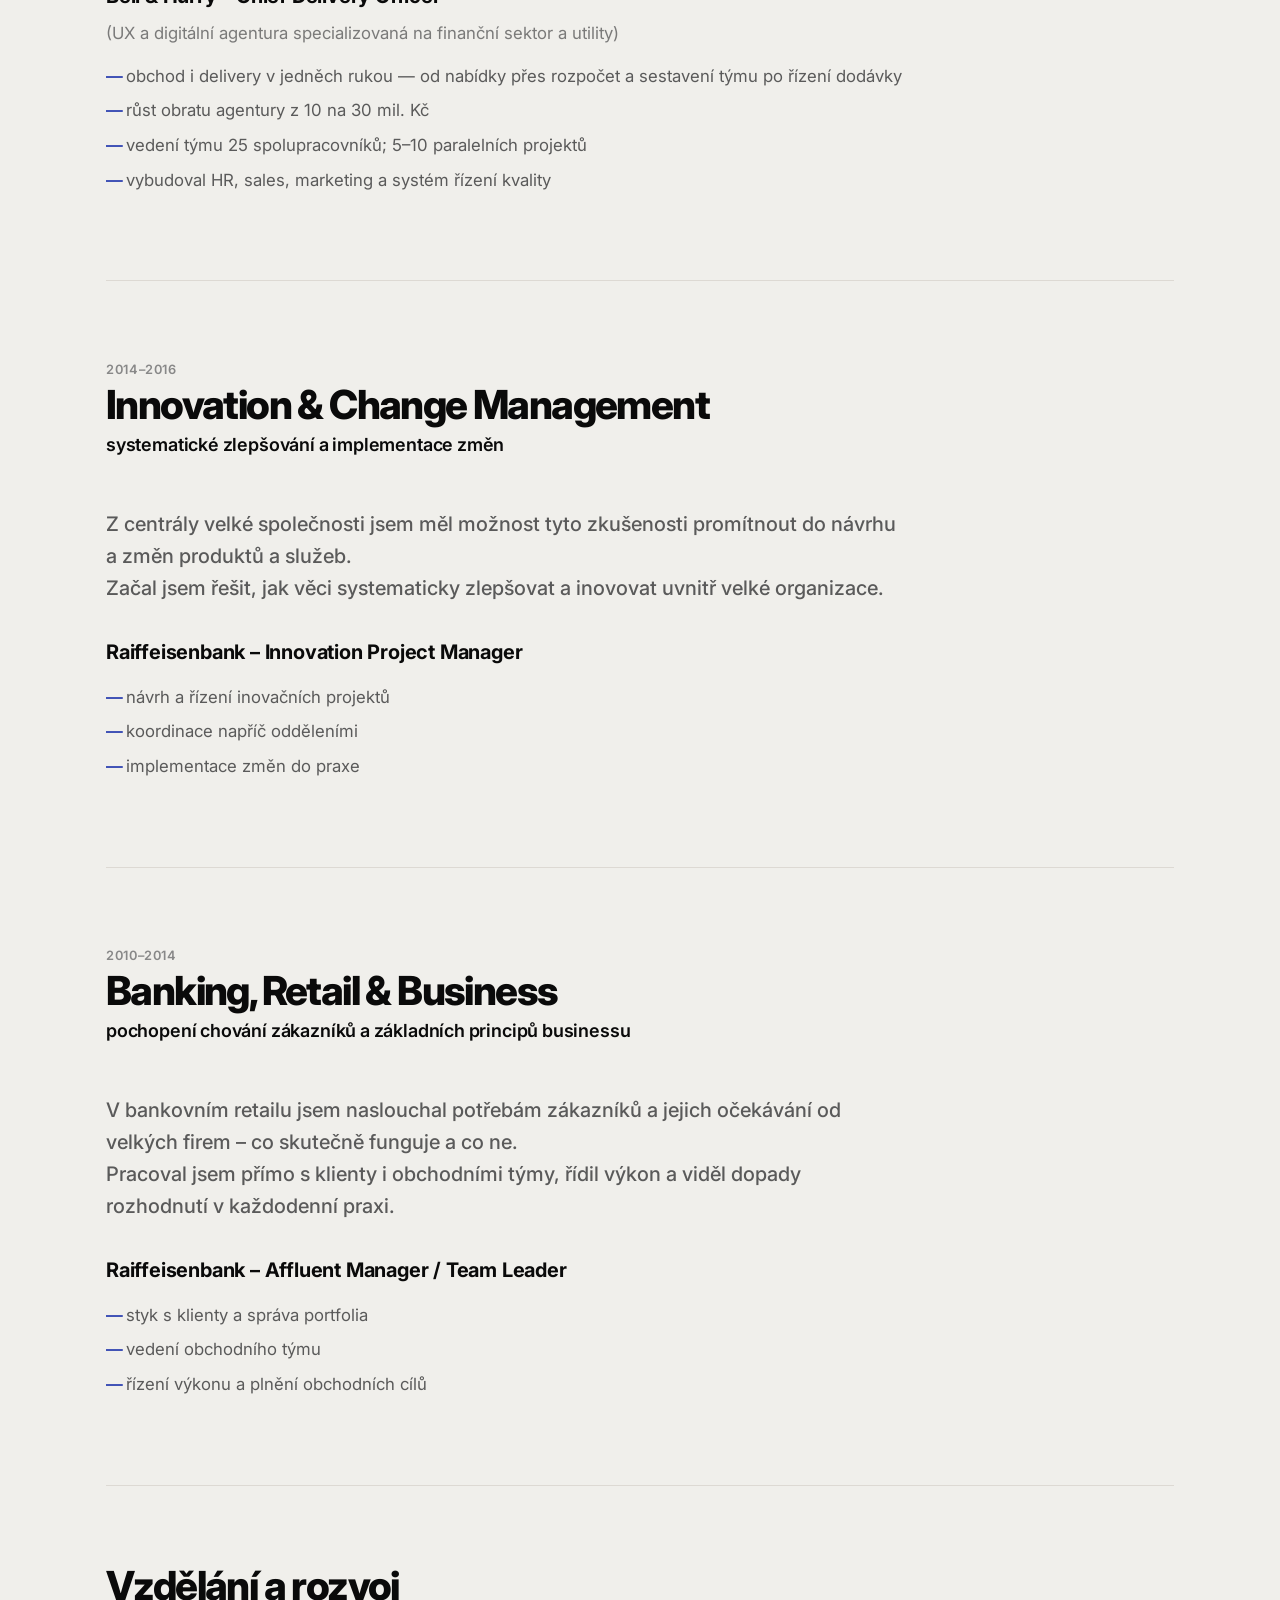
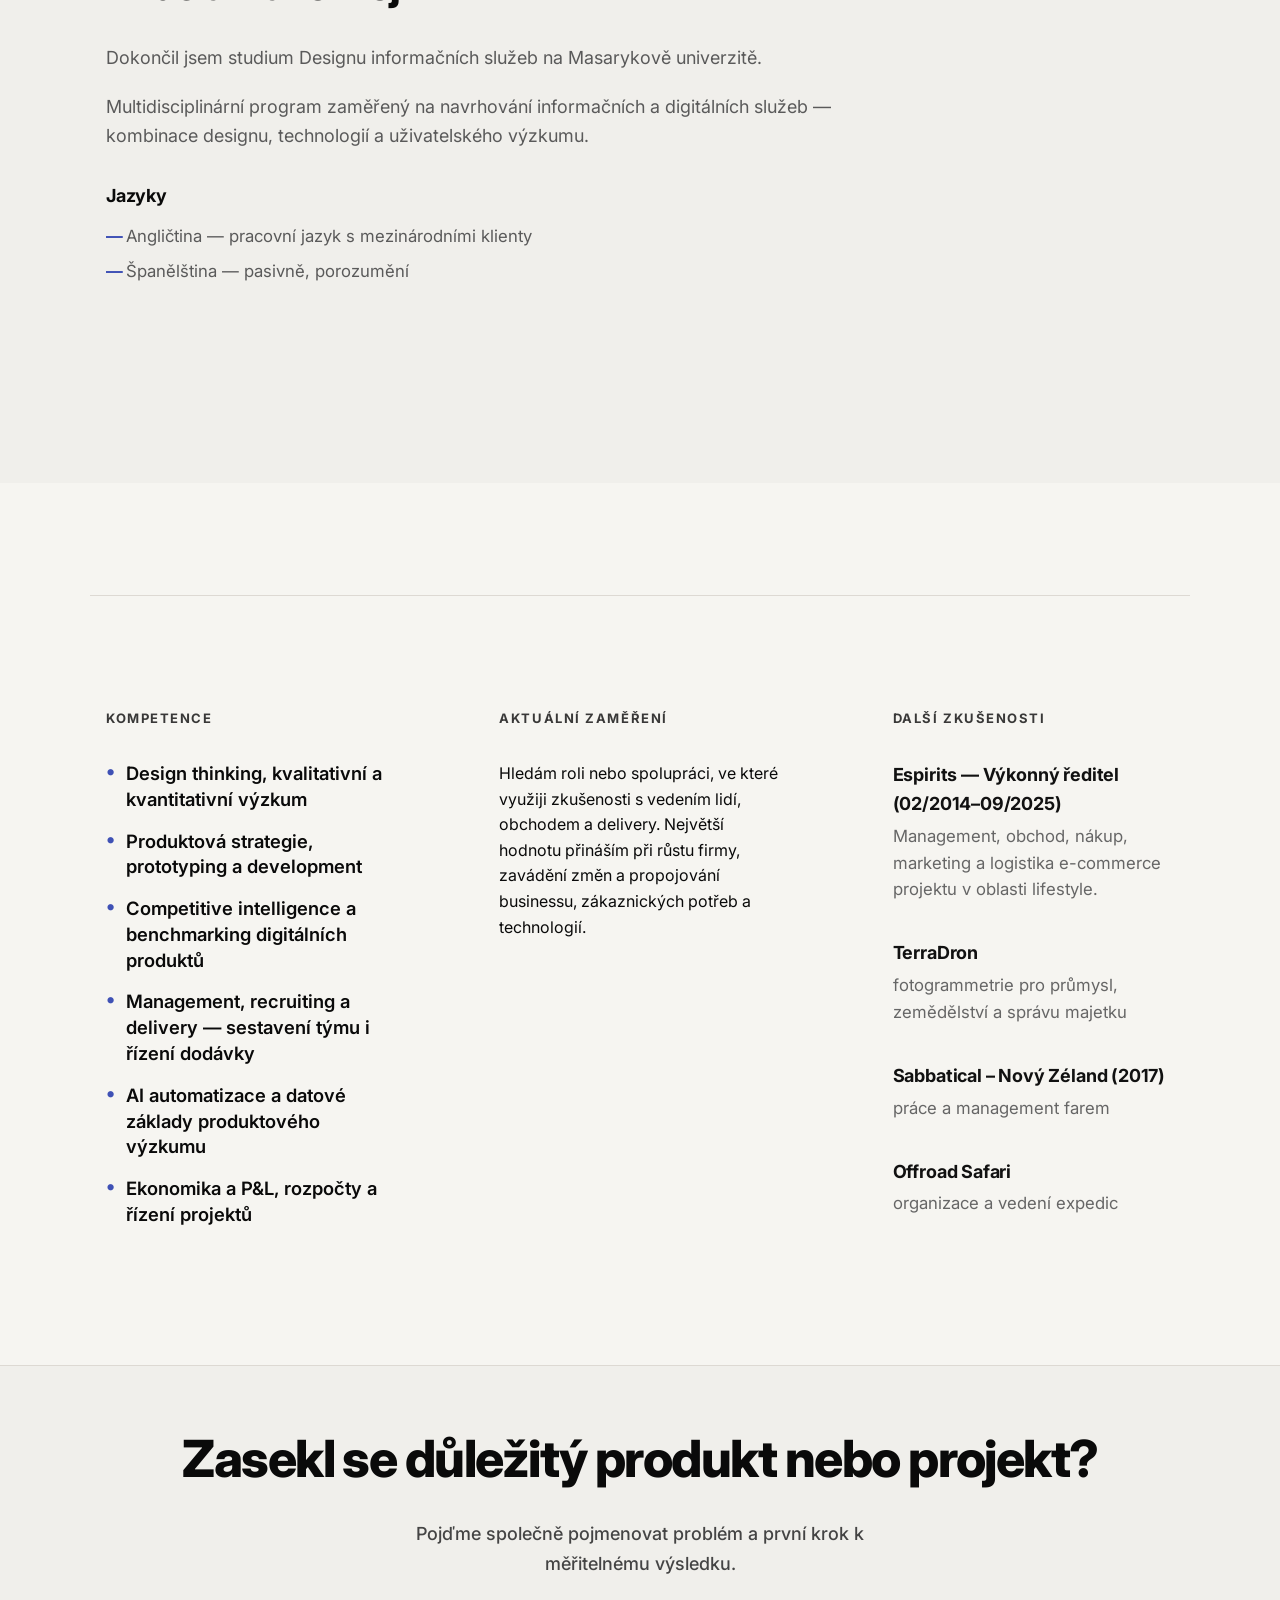
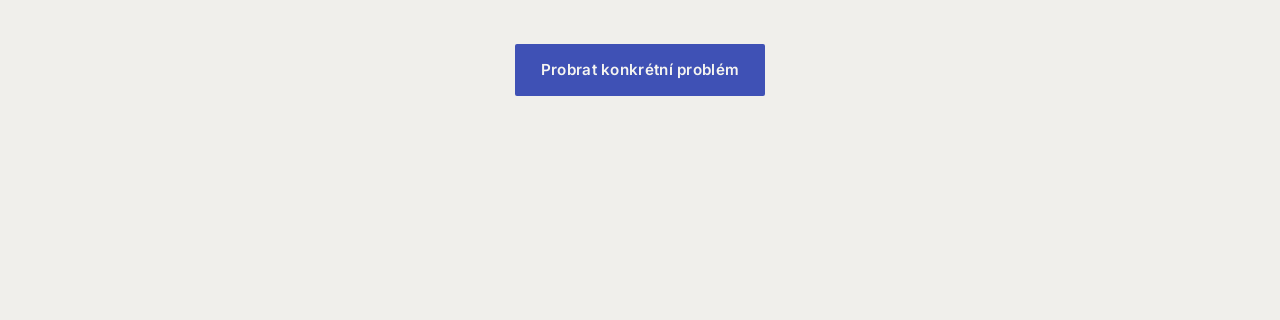
==== commit 1c9d6cba: "Clarify management profile and align CV facts" ====
--- a/index.html
+++ b/index.html
@@ -79,14 +79,10 @@
             <div class="about-text">
                 <h2 class="section-title">O mně</h2>
                 <div class="text-block-large">
-                    <p>Prošel jsem korporátem, vybudoval agenturu a paralelně roky provozuji vlastní projekty
-                        — rozumím tomu, jak fungují velké firmy, a vím, jaké je nést odpovědnost bez záchranné
-                        sítě.</p>
+                    <p>Mám zkušenost z bankovnictví i z budování a řízení digitální agentury. Vedl jsem obchod, týmy, rozpočty i delivery — rozumím fungování velkých organizací a umím převzít odpovědnost za realizaci i ekonomický výsledek.</p>
                     <p>Pracuji napříč businessem, technickou i zákaznickou rovinou — a jsem nejužitečnější tam,
                         kde se protínají.</p>
-                    <p>Největší hodnotu přináším tam, kde narůstá komplexita, chybí jasné vlastnictví nebo se
-                        projekt zasekl. Vstoupím, zorientuji se, nastavím mantinely a dotáhnu to do konce — baví mě
-                        ambiciózní věci s jasným začátkem a cílem.</p>
+                    <p>Největší hodnotu přináším tam, kde narůstá komplexita, není jasná odpovědnost nebo se projekt zasekl. Zorientuji se, sladím lidi a priority, nastavím způsob práce a dotáhnu změnu do praxe.</p>
                 </div>
             </div>
             <div class="about-photo">
@@ -118,7 +114,7 @@
                             <ul class="role-list">
                                 <li>dodávka UX specialistů do interních produktových týmů velkých firem</li>
                                 <li>vedení finance research projektu pro klienta z finančního sektoru</li>
-                                <li>stavba vlastního AI produktu pro automatizaci produktového a konkurenčního výzkumu
+                                <li>vývoj produktů pro automatizaci produktového a konkurenčního výzkumu
                                 </li>
                                 <li>tým 5 lidí; obchodní propozice, delivery i finance</li>
                             </ul>
@@ -139,14 +135,14 @@
                             kvalitu projektů a fungování agentury.</p>
 
                         <div class="career-role">
-                            <h4 class="role-title">Bell & Hurry – Chief Delivery Officer / Partner</h4>
+                            <h4 class="role-title">Bell & Hurry – Chief Delivery Officer</h4>
                             <p class="role-description"
                                 style="margin-top: -0.5rem; margin-bottom: 1rem; opacity: 0.85;">(UX a digitální
                                 agentura specializovaná na finanční sektor a utility)</p>
                             <ul class="role-list">
                                 <li>obchod i delivery v jedněch rukou — od nabídky přes rozpočet a sestavení týmu po
                                     řízení dodávky</li>
-                                <li>růst obratu agentury z 10 na 25 mil. Kč</li>
+                                <li>růst obratu agentury z 10 na 30 mil. Kč</li>
                                 <li>vedení týmu 25 spolupracovníků; 5–10 paralelních projektů</li>
                                 <li>vybudoval HR, sales, marketing a systém řízení kvality</li>
                             </ul>
@@ -200,25 +196,6 @@
                     </div>
                 </div>
 
-                <!-- Block 5: Parallel ventures -->
-                <div class="career-block">
-                    <div class="career-meta">
-                        <span class="career-year">2014–současnost (paralelně)</span>
-                        <h3 class="career-topic">Own Projects / Skin in the game</h3>
-                        <p class="career-sublabel">plná odpovědnost za reálné business výsledky</p>
-                    </div>
-                    <div class="career-content">
-                        <p class="career-focus">Nechtěl jsem zůstat jen v roli dodavatele, proto tyto zkušenosti
-                            promítám i do vlastních projektů, kde nesu plnou odpovědnost za výsledek.</p>
-
-                        <div class="career-role">
-                            <h4 class="role-title">Espirits / TerraDron</h4>
-                            <p>Espirits — e-commerce projekt v oblasti lifestyle<br>
-                                TerraDron — fotogrammetrie pro průmysl, zemědělství a správu majetku</p>
-                            <p>Vlastní projekty od nuly: obchod, marketing, delivery, výsledky — bez sítě pod sebou.</p>
-                        </div>
-                    </div>
-                </div>
                 <!-- Block 6: Education -->
                 <div class="career-block education-block">
                     <div class="career-meta">
@@ -256,20 +233,19 @@
                     <li>Competitive intelligence a benchmarking digitálních produktů</li>
                     <li>Management, recruiting a delivery — sestavení týmu i řízení dodávky</li>
                     <li>AI automatizace a datové základy produktového výzkumu</li>
-                    <li>Ekonomika a P&L vlastních i klientských projektů</li>
+                    <li>Ekonomika a P&L, rozpočty a řízení projektů</li>
                 </ul>
             </div>
 
             <div class="cap-group page-break-avoid">
                 <h2 class="section-title">Aktuální zaměření</h2>
-                <p class="text-block-regular" style="margin-top: 1rem;">Zajímají mě zadání s jasným cílem,
-                    začátkem a koncem — nezáleží na formátu ani úvazku. Nejlépe tam, kde je potřeba propojit
-                    produktovou strategii, research, delivery a praktické využití AI a převzít odpovědnost za
-                    výsledek.</p>
+                <p class="text-block-regular" style="margin-top: 1rem;">Hledám roli nebo spolupráci, ve které využiji zkušenosti s vedením lidí, obchodem a delivery. Největší hodnotu přináším při růstu firmy, zavádění změn a propojování businessu, zákaznických potřeb a technologií.</p>
             </div>
 
             <div class="cap-group page-break-avoid">
                 <h2 class="section-title">Další zkušenosti</h2>
+                <div class="exp-item"><h4 class="role-title-small">Espirits — Výkonný ředitel (02/2014–09/2025)</h4><p class="role-description">Management, obchod, nákup, marketing a logistika e-commerce projektu v oblasti lifestyle.</p></div>
+                <div class="exp-item"><h4 class="role-title-small">TerraDron</h4><p class="role-description">fotogrammetrie pro průmysl, zemědělství a správu majetku</p></div>
                 <div class="exp-item">
                     <h4 class="role-title-small">Sabbatical – Nový Zéland (2017)</h4>
                     <p class="role-description">práce a management farem</p>
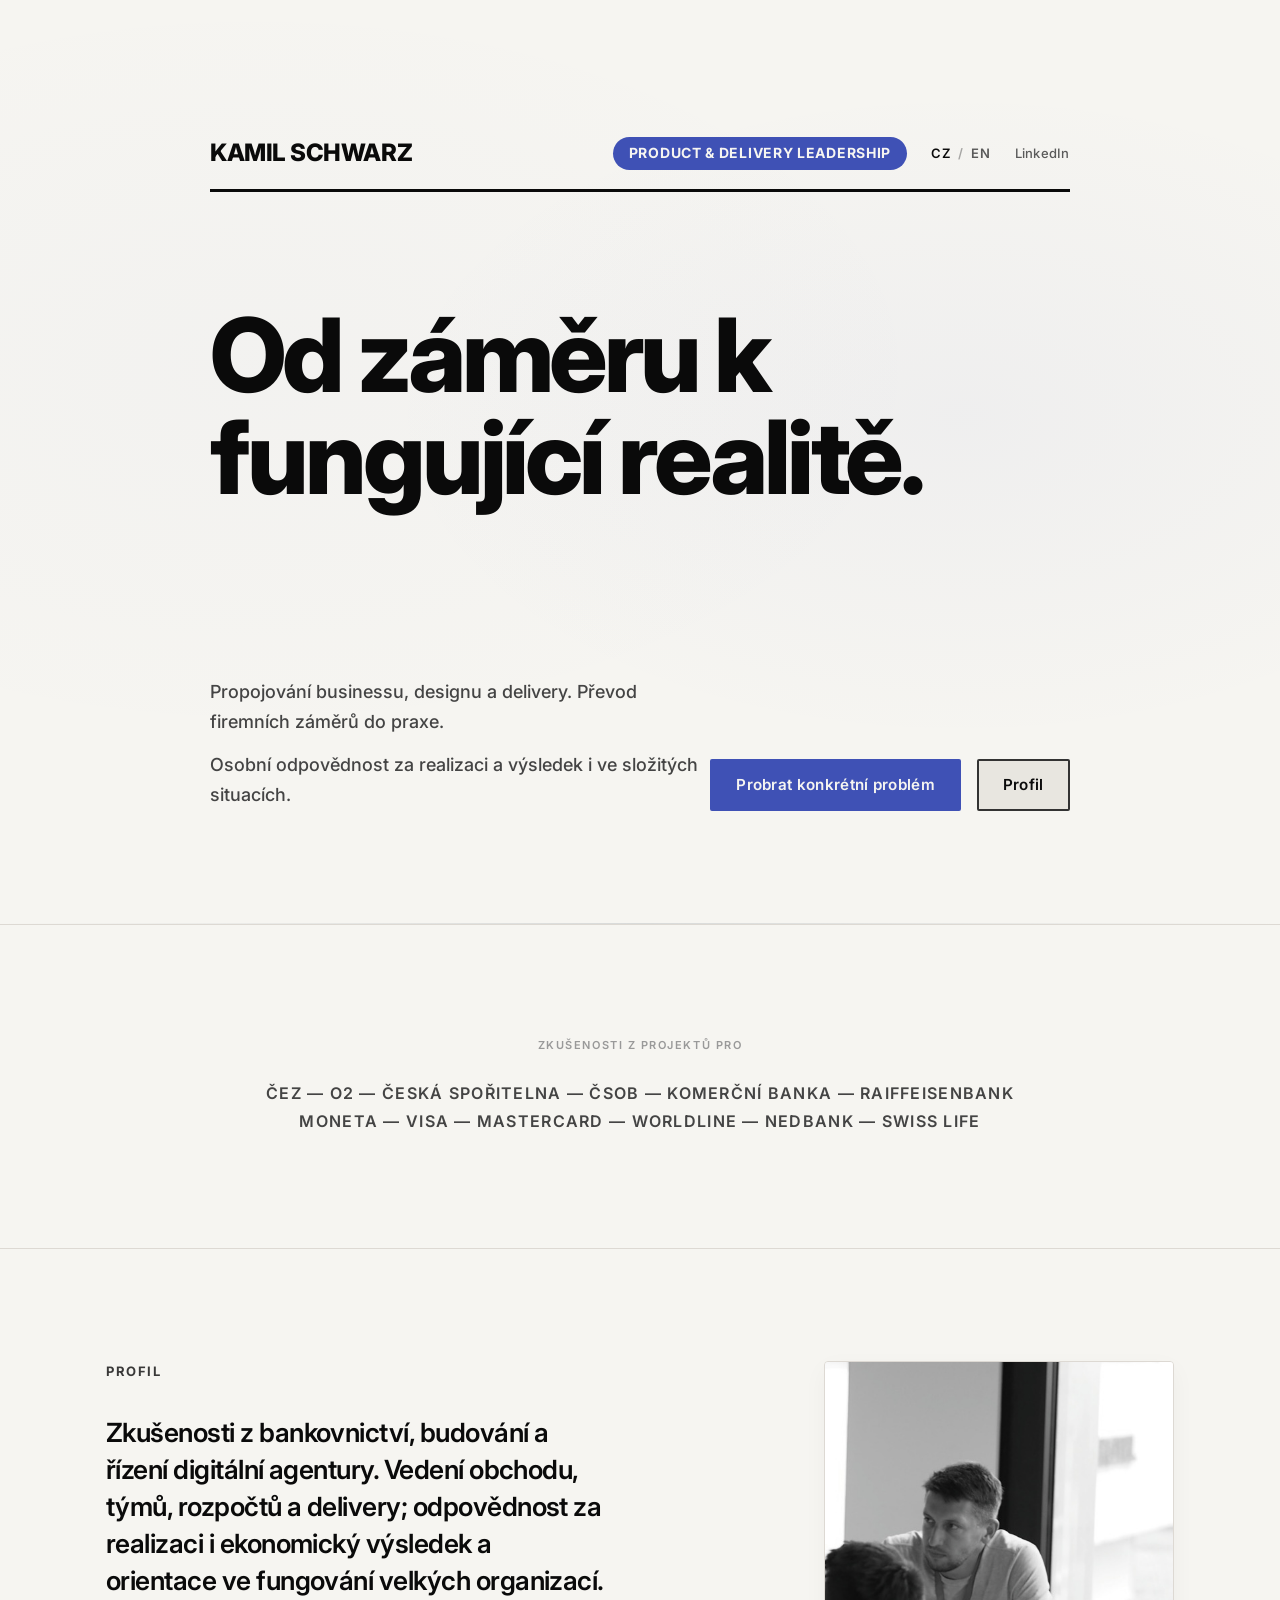
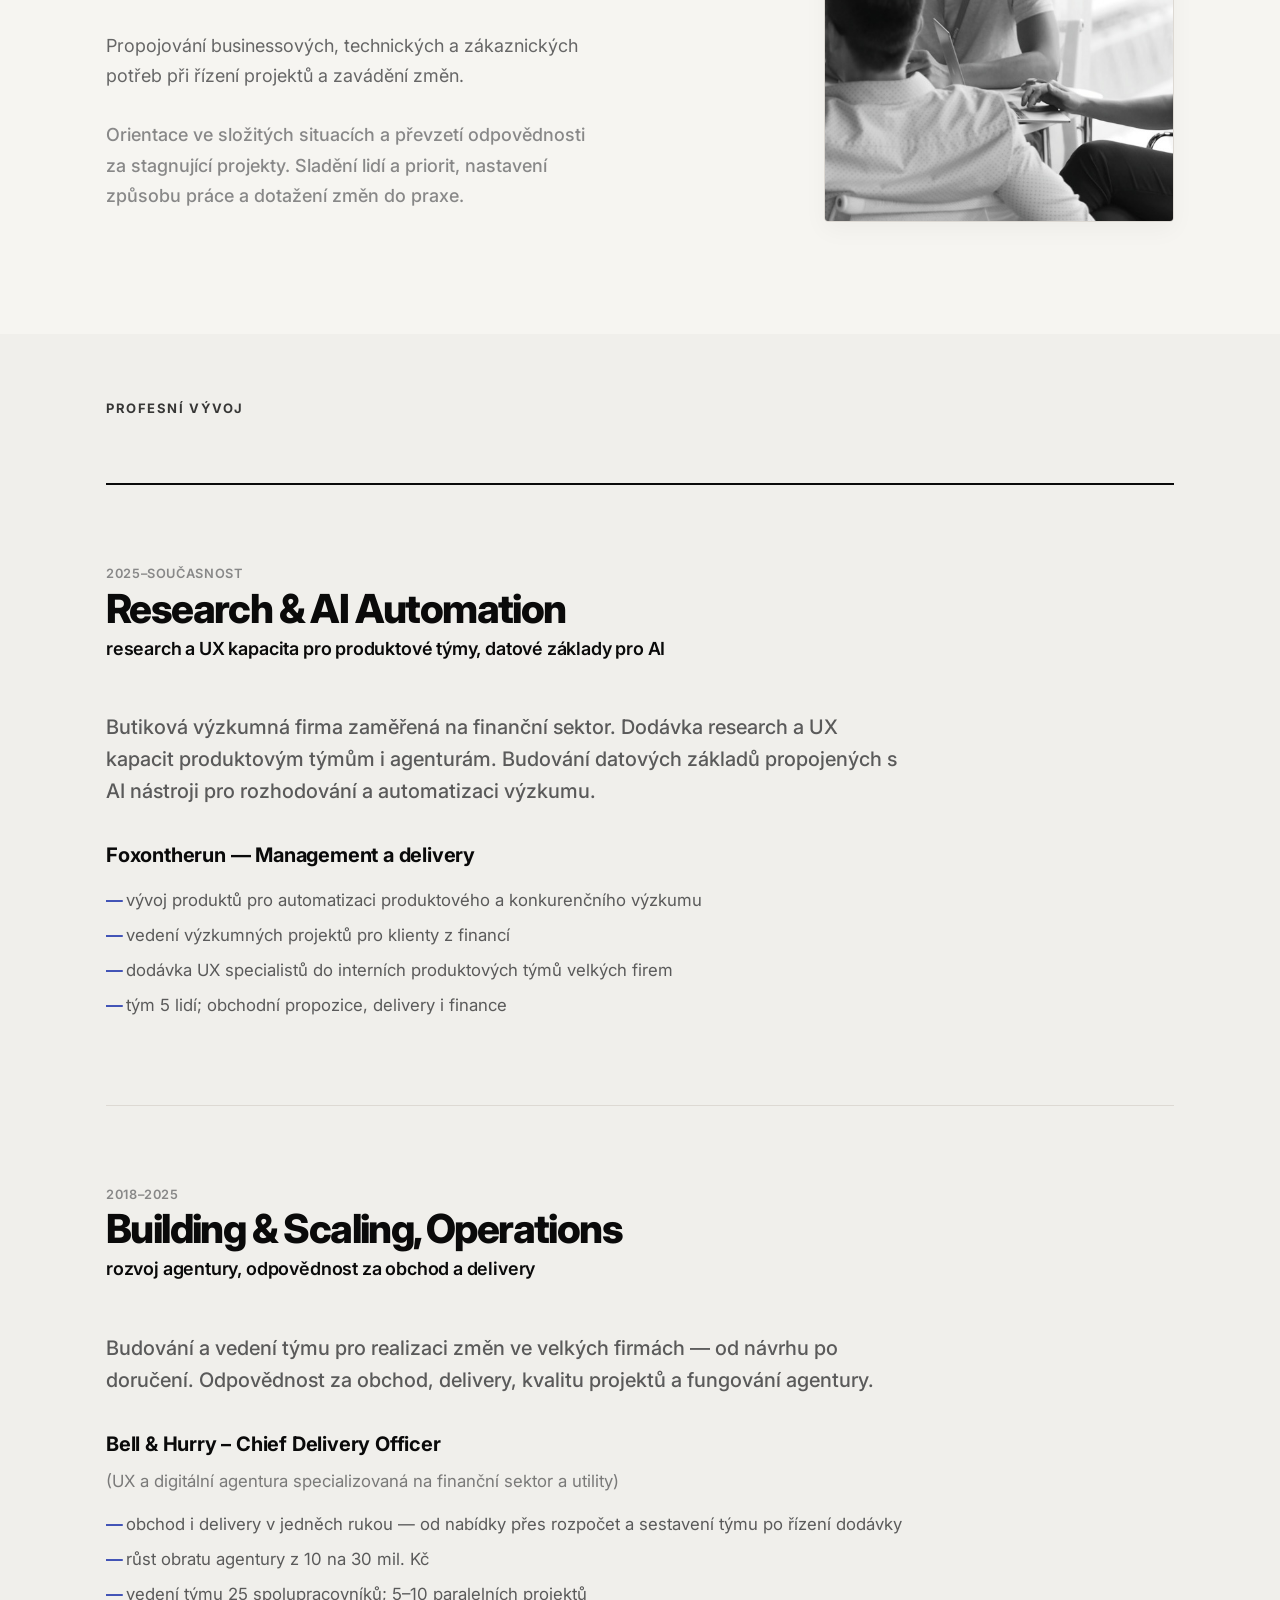
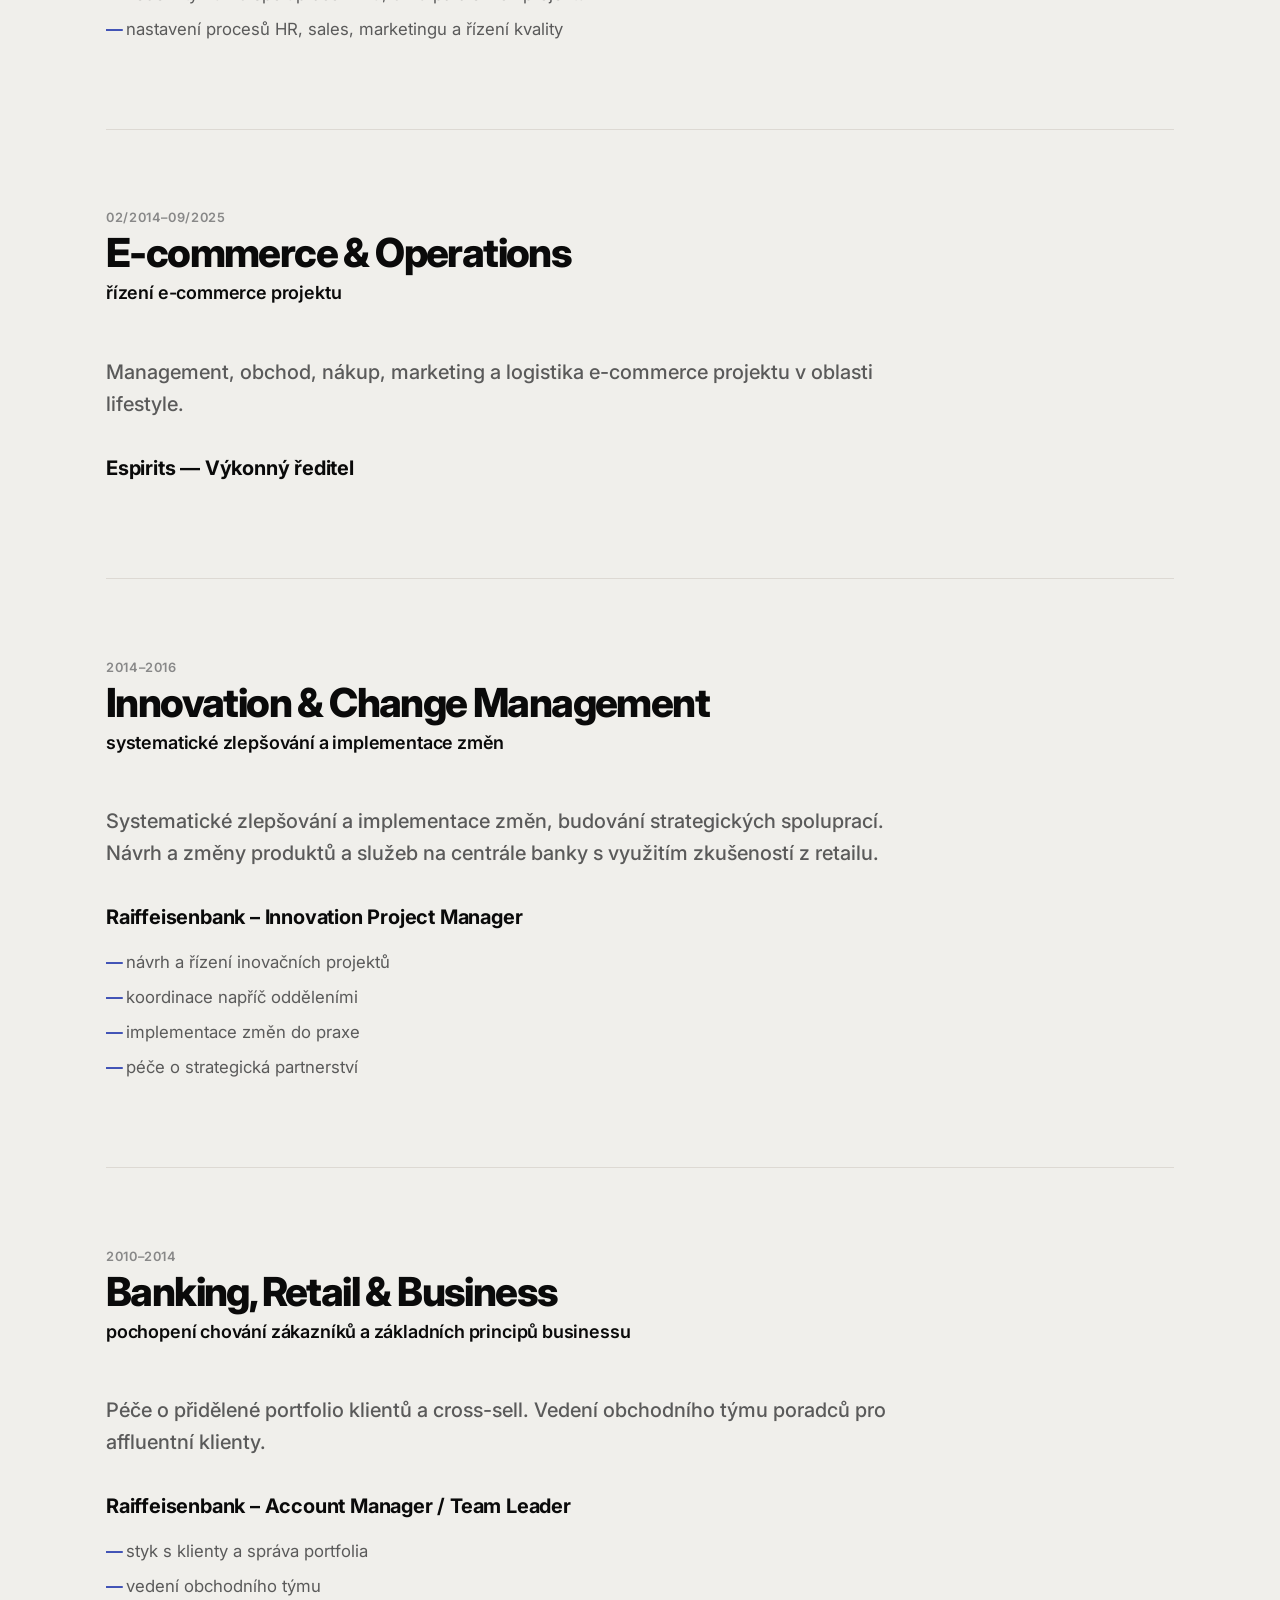
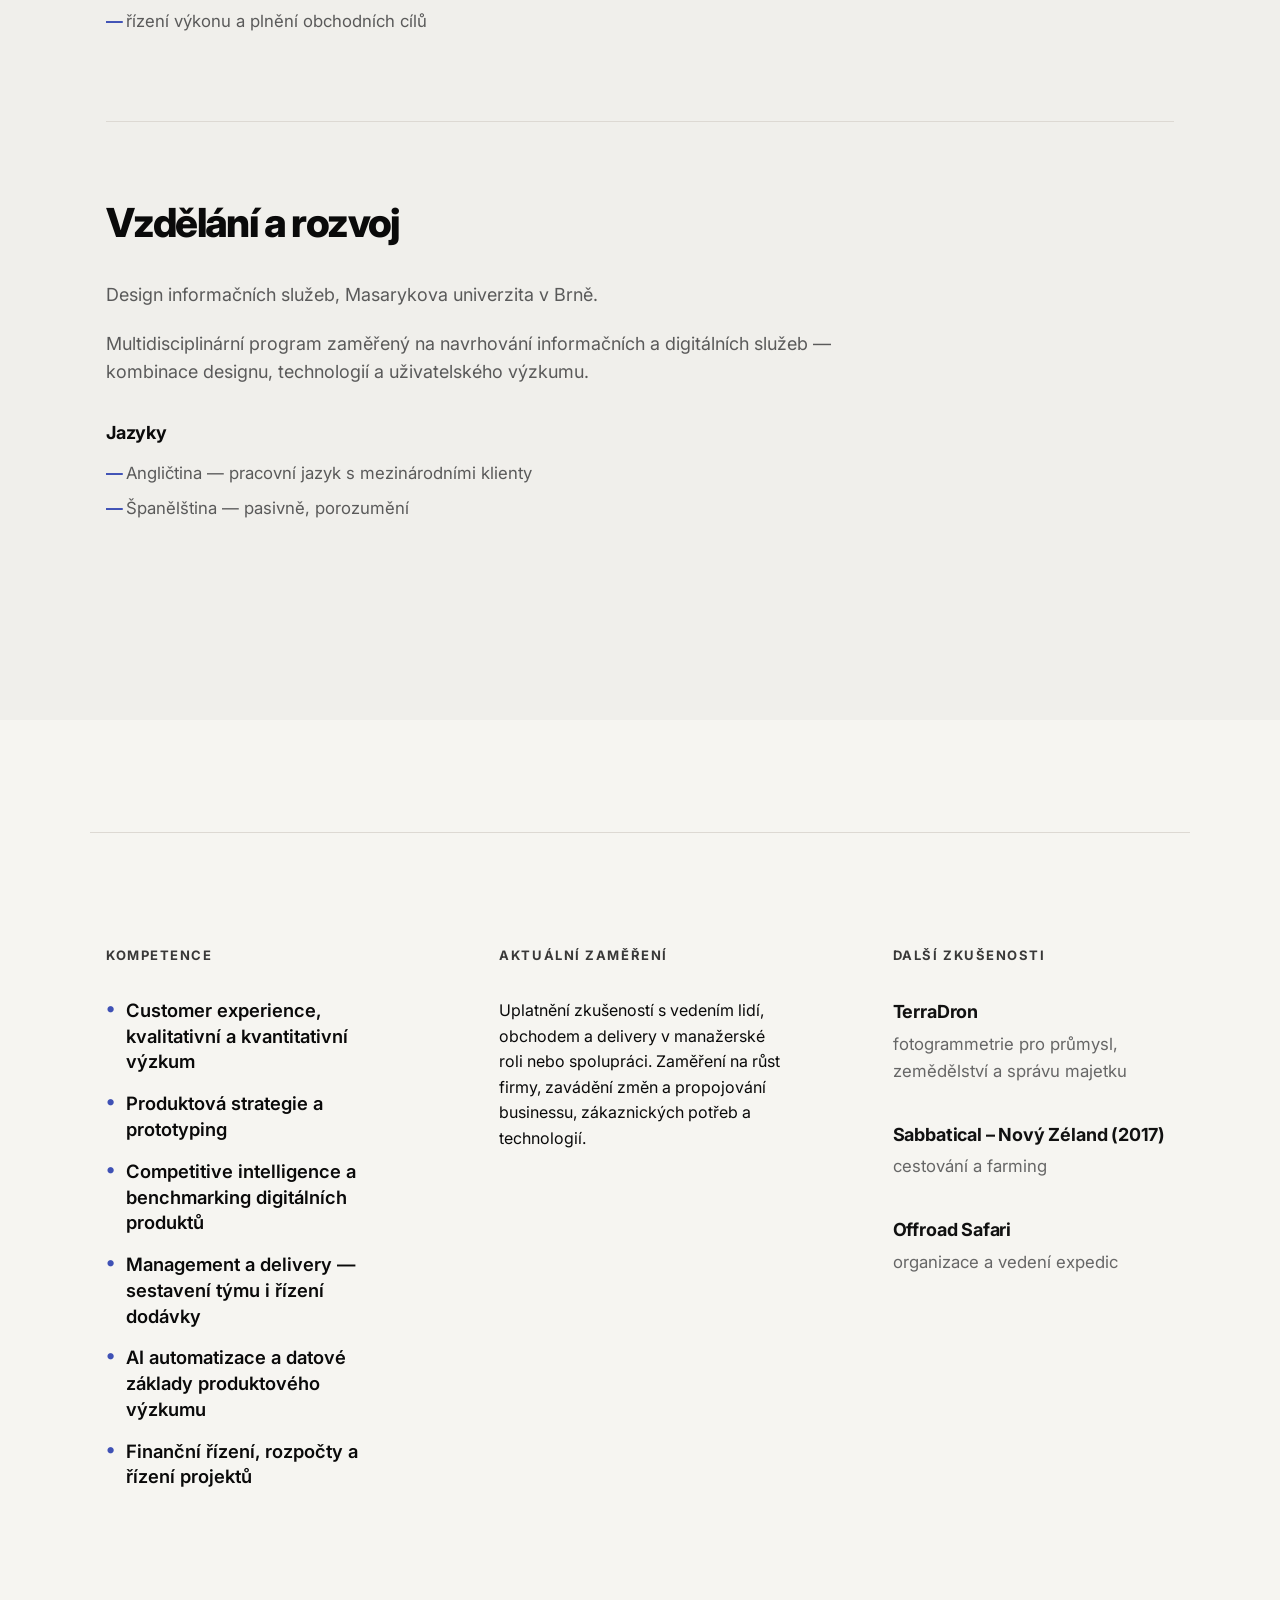
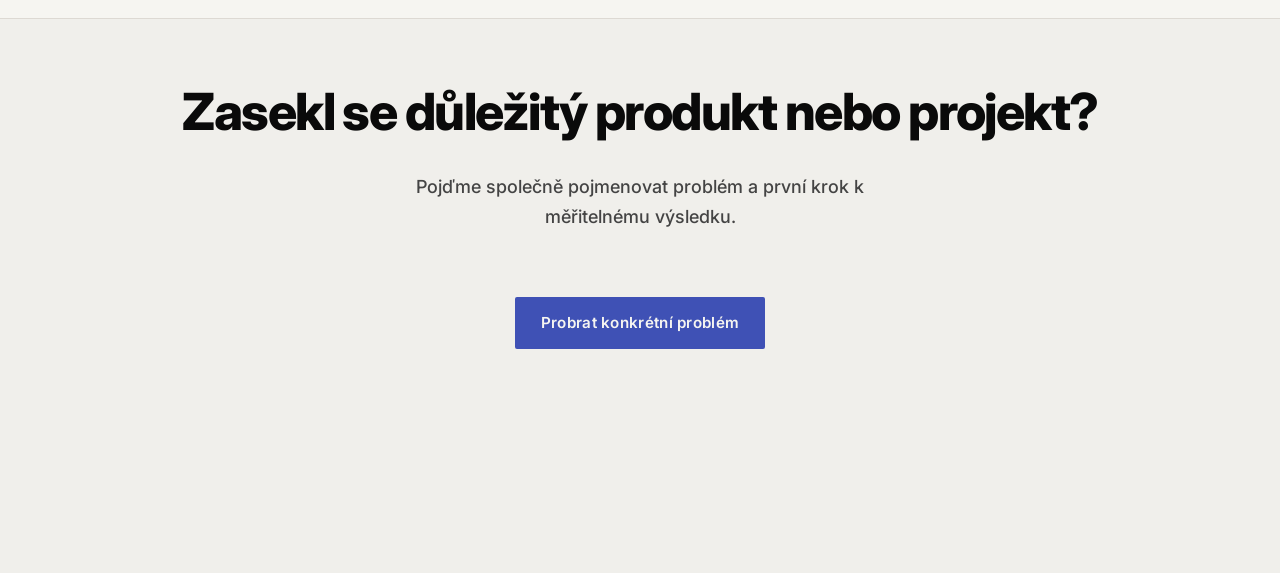
==== commit 48d6dde7: "Align portfolio copy with revised CV" ====
--- a/index.html
+++ b/index.html
@@ -6,11 +6,11 @@
     <meta name="viewport" content="width=device-width, initial-scale=1.0">
     <title>Kamil Schwarz — Od záměru k fungující realitě</title>
     <meta name="description"
-        content="Pomáhám firmám proměnit složité digitální záměry ve fungující produkty. Propojuji research, business, design a delivery.">
+        content="Propojování businessu, designu a delivery. Převod firemních záměrů do praxe s odpovědností za výsledek.">
 
     <meta property="og:title" content="Kamil Schwarz — Od záměru k fungující realitě">
     <meta property="og:description"
-        content="Pomáhám firmám proměnit složité digitální záměry ve fungující produkty. Propojuji research, business, design a delivery.">
+        content="Propojování businessu, designu a delivery. Převod firemních záměrů do praxe s odpovědností za výsledek.">
     <meta property="og:image" content="https://www.kamilschwarz.com/og-image.svg">
     <meta property="og:image:width" content="1200">
     <meta property="og:image:height" content="630">
@@ -46,9 +46,8 @@
 
             <div class="hero-footer">
                 <div class="hero-desc">
-                    <p>Pomáhám firmám proměnit složité digitální záměry ve fungující produkty.</p>
-                    <p>Propojuji research, business, design a delivery — a přebírám odpovědnost tam, kde chybí jasné
-                        vlastnictví nebo se projekt zasekl.</p>
+                    <p>Propojování businessu, designu a delivery. Převod firemních záměrů do praxe.</p>
+                    <p>Osobní odpovědnost za realizaci a výsledek i ve složitých situacích.</p>
                 </div>
                 <div class="hero-actions print-hide">
                     <a href="mailto:schwarz.kamil@gmail.com?subject=Inquiry from portfolio website"
@@ -77,12 +76,11 @@
     <section class="section about" id="about">
         <div class="container about-layout">
             <div class="about-text">
-                <h2 class="section-title">O mně</h2>
+                <h2 class="section-title">Profil</h2>
                 <div class="text-block-large">
-                    <p>Mám zkušenost z bankovnictví i z budování a řízení digitální agentury. Vedl jsem obchod, týmy, rozpočty i delivery — rozumím fungování velkých organizací a umím převzít odpovědnost za realizaci i ekonomický výsledek.</p>
-                    <p>Pracuji napříč businessem, technickou i zákaznickou rovinou — a jsem nejužitečnější tam,
-                        kde se protínají.</p>
-                    <p>Největší hodnotu přináším tam, kde narůstá komplexita, není jasná odpovědnost nebo se projekt zasekl. Zorientuji se, sladím lidi a priority, nastavím způsob práce a dotáhnu změnu do praxe.</p>
+                    <p>Zkušenosti z bankovnictví, budování a řízení digitální agentury. Vedení obchodu, týmů, rozpočtů a delivery; odpovědnost za realizaci i ekonomický výsledek a orientace ve fungování velkých organizací.</p>
+                    <p>Propojování businessových, technických a zákaznických potřeb při řízení projektů a zavádění změn.</p>
+                    <p>Orientace ve složitých situacích a převzetí odpovědnosti za stagnující projekty. Sladění lidí a priorit, nastavení způsobu práce a dotažení změn do praxe.</p>
                 </div>
             </div>
             <div class="about-photo">
@@ -105,17 +103,14 @@
                         <p class="career-sublabel">research a UX kapacita pro produktové týmy, datové základy pro AI</p>
                     </div>
                     <div class="career-content">
-                        <p class="career-focus">Butiková výzkumná firma zaměřená na finanční sektor. Dodáváme
-                            research a UX kapacitu produktovým týmům i agenturám a stavíme datové základy propojené s
-                            AI nástroji, na kterých týmy staví svá rozhodnutí a automatizují vlastní výzkum.</p>
+                        <p class="career-focus">Butiková výzkumná firma zaměřená na finanční sektor. Dodávka research a UX kapacit produktovým týmům i agenturám. Budování datových základů propojených s AI nástroji pro rozhodování a automatizaci výzkumu.</p>
 
                         <div class="career-role">
                             <h4 class="role-title">Foxontherun — Management a delivery</h4>
                             <ul class="role-list">
+                                <li>vývoj produktů pro automatizaci produktového a konkurenčního výzkumu</li>
+                                <li>vedení výzkumných projektů pro klienty z financí</li>
                                 <li>dodávka UX specialistů do interních produktových týmů velkých firem</li>
-                                <li>vedení finance research projektu pro klienta z finančního sektoru</li>
-                                <li>vývoj produktů pro automatizaci produktového a konkurenčního výzkumu
-                                </li>
                                 <li>tým 5 lidí; obchodní propozice, delivery i finance</li>
                             </ul>
                         </div>
@@ -130,9 +125,7 @@
                         <p class="career-sublabel">rozvoj agentury, odpovědnost za obchod a delivery</p>
                     </div>
                     <div class="career-content">
-                        <p class="career-focus">Vybudoval jsem tým, který pomáhal velkým firmám realizovat změny —
-                            od návrhu po reálné doručení.<br>Postupně jsem převzal odpovědnost za obchod i delivery,
-                            kvalitu projektů a fungování agentury.</p>
+                        <p class="career-focus">Budování a vedení týmu pro realizaci změn ve velkých firmách — od návrhu po doručení. Odpovědnost za obchod, delivery, kvalitu projektů a fungování agentury.</p>
 
                         <div class="career-role">
                             <h4 class="role-title">Bell & Hurry – Chief Delivery Officer</h4>
@@ -144,9 +137,22 @@
                                     řízení dodávky</li>
                                 <li>růst obratu agentury z 10 na 30 mil. Kč</li>
                                 <li>vedení týmu 25 spolupracovníků; 5–10 paralelních projektů</li>
-                                <li>vybudoval HR, sales, marketing a systém řízení kvality</li>
-                            </ul>
-                        </div>
+                                <li>nastavení procesů HR, sales, marketingu a řízení kvality</li>
+                            </ul>
+                        </div>
+                    </div>
+                </div>
+
+                <!-- Espirits -->
+                <div class="career-block">
+                    <div class="career-meta">
+                        <span class="career-year">02/2014–09/2025</span>
+                        <h3 class="career-topic">E-commerce & Operations</h3>
+                        <p class="career-sublabel">řízení e-commerce projektu</p>
+                    </div>
+                    <div class="career-content">
+                        <p class="career-focus">Management, obchod, nákup, marketing a logistika e-commerce projektu v oblasti lifestyle.</p>
+                        <div class="career-role"><h4 class="role-title">Espirits — Výkonný ředitel</h4></div>
                     </div>
                 </div>
 
@@ -158,9 +164,7 @@
                         <p class="career-sublabel">systematické zlepšování a implementace změn</p>
                     </div>
                     <div class="career-content">
-                        <p class="career-focus">Z centrály velké společnosti jsem měl možnost tyto zkušenosti promítnout
-                            do návrhu a změn produktů a služeb.<br>Začal jsem řešit, jak věci systematicky zlepšovat a
-                            inovovat uvnitř velké organizace.</p>
+                        <p class="career-focus">Systematické zlepšování a implementace změn, budování strategických spoluprací. Návrh a změny produktů a služeb na centrále banky s využitím zkušeností z retailu.</p>
 
                         <div class="career-role">
                             <h4 class="role-title">Raiffeisenbank – Innovation Project Manager</h4>
@@ -168,6 +172,7 @@
                                 <li>návrh a řízení inovačních projektů</li>
                                 <li>koordinace napříč odděleními</li>
                                 <li>implementace změn do praxe</li>
+                                <li>péče o strategická partnerství</li>
                             </ul>
                         </div>
                     </div>
@@ -181,12 +186,10 @@
                         <p class="career-sublabel">pochopení chování zákazníků a základních principů businessu</p>
                     </div>
                     <div class="career-content">
-                        <p class="career-focus">V bankovním retailu jsem naslouchal potřebám zákazníků a jejich
-                            očekávání od velkých firem – co skutečně funguje a co ne.<br>Pracoval jsem přímo s klienty i
-                            obchodními týmy, řídil výkon a viděl dopady rozhodnutí v každodenní praxi.</p>
+                        <p class="career-focus">Péče o přidělené portfolio klientů a cross-sell. Vedení obchodního týmu poradců pro affluentní klienty.</p>
 
                         <div class="career-role">
-                            <h4 class="role-title">Raiffeisenbank – Affluent Manager / Team Leader</h4>
+                            <h4 class="role-title">Raiffeisenbank – Account Manager / Team Leader</h4>
                             <ul class="role-list">
                                 <li>styk s klienty a správa portfolia</li>
                                 <li>vedení obchodního týmu</li>
@@ -203,7 +206,7 @@
                     </div>
                     <div class="career-content">
                         <div class="text-block-regular">
-                            <p>Dokončil jsem studium Designu informačních služeb na Masarykově univerzitě.</p>
+                            <p>Design informačních služeb, Masarykova univerzita v Brně.</p>
                             <p>Multidisciplinární program zaměřený na navrhování informačních a digitálních služeb —
                                 kombinace designu, technologií a uživatelského výzkumu.</p>
                         </div>
@@ -228,27 +231,26 @@
             <div class="cap-group page-break-avoid">
                 <h2 class="section-title">Kompetence</h2>
                 <ul class="clean-bullet-list">
-                    <li>Design thinking, kvalitativní a kvantitativní výzkum</li>
-                    <li>Produktová strategie, prototyping a development</li>
+                    <li>Customer experience, kvalitativní a kvantitativní výzkum</li>
+                    <li>Produktová strategie a prototyping</li>
                     <li>Competitive intelligence a benchmarking digitálních produktů</li>
-                    <li>Management, recruiting a delivery — sestavení týmu i řízení dodávky</li>
+                    <li>Management a delivery — sestavení týmu i řízení dodávky</li>
                     <li>AI automatizace a datové základy produktového výzkumu</li>
-                    <li>Ekonomika a P&L, rozpočty a řízení projektů</li>
+                    <li>Finanční řízení, rozpočty a řízení projektů</li>
                 </ul>
             </div>
 
             <div class="cap-group page-break-avoid">
                 <h2 class="section-title">Aktuální zaměření</h2>
-                <p class="text-block-regular" style="margin-top: 1rem;">Hledám roli nebo spolupráci, ve které využiji zkušenosti s vedením lidí, obchodem a delivery. Největší hodnotu přináším při růstu firmy, zavádění změn a propojování businessu, zákaznických potřeb a technologií.</p>
+                <p class="text-block-regular" style="margin-top: 1rem;">Uplatnění zkušeností s vedením lidí, obchodem a delivery v manažerské roli nebo spolupráci. Zaměření na růst firmy, zavádění změn a propojování businessu, zákaznických potřeb a technologií.</p>
             </div>
 
             <div class="cap-group page-break-avoid">
                 <h2 class="section-title">Další zkušenosti</h2>
-                <div class="exp-item"><h4 class="role-title-small">Espirits — Výkonný ředitel (02/2014–09/2025)</h4><p class="role-description">Management, obchod, nákup, marketing a logistika e-commerce projektu v oblasti lifestyle.</p></div>
                 <div class="exp-item"><h4 class="role-title-small">TerraDron</h4><p class="role-description">fotogrammetrie pro průmysl, zemědělství a správu majetku</p></div>
                 <div class="exp-item">
                     <h4 class="role-title-small">Sabbatical – Nový Zéland (2017)</h4>
-                    <p class="role-description">práce a management farem</p>
+                    <p class="role-description">cestování a farming</p>
                 </div>
                 <div class="exp-item">
                     <h4 class="role-title-small">Offroad Safari</h4>
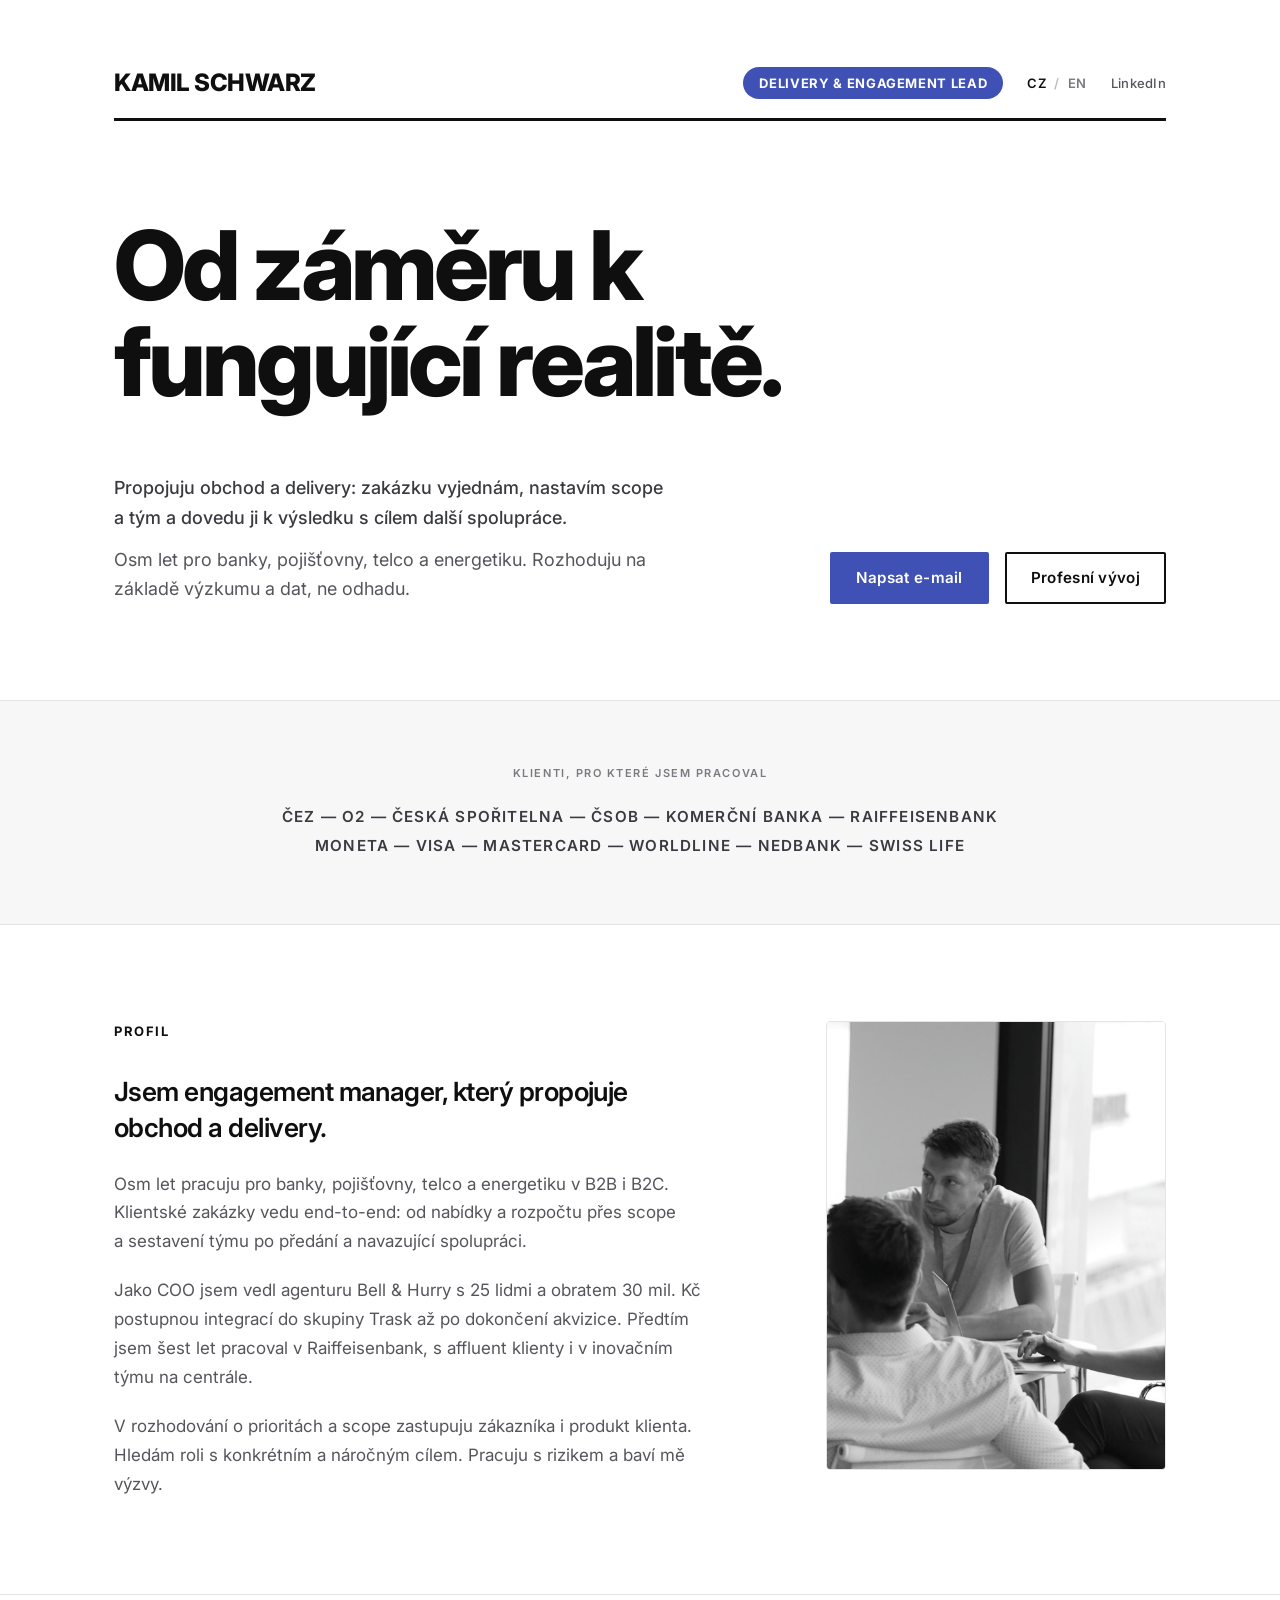
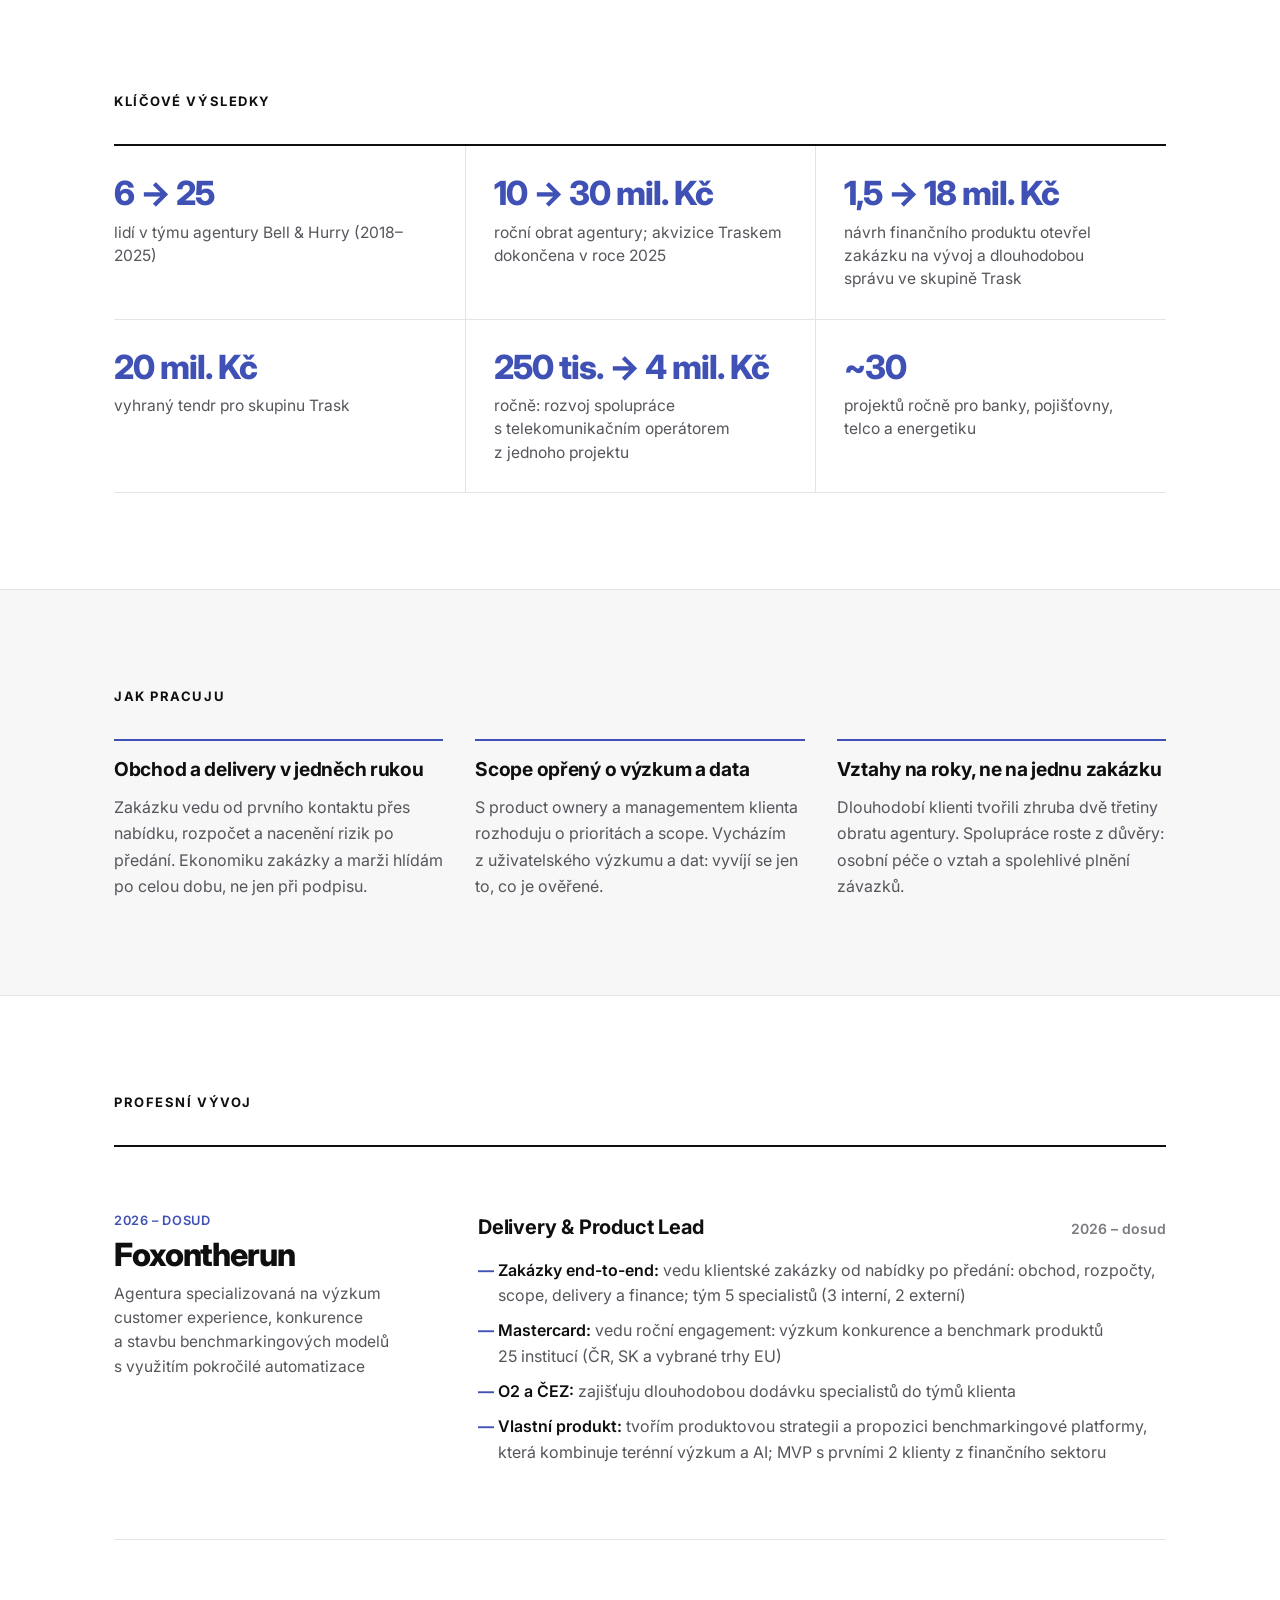
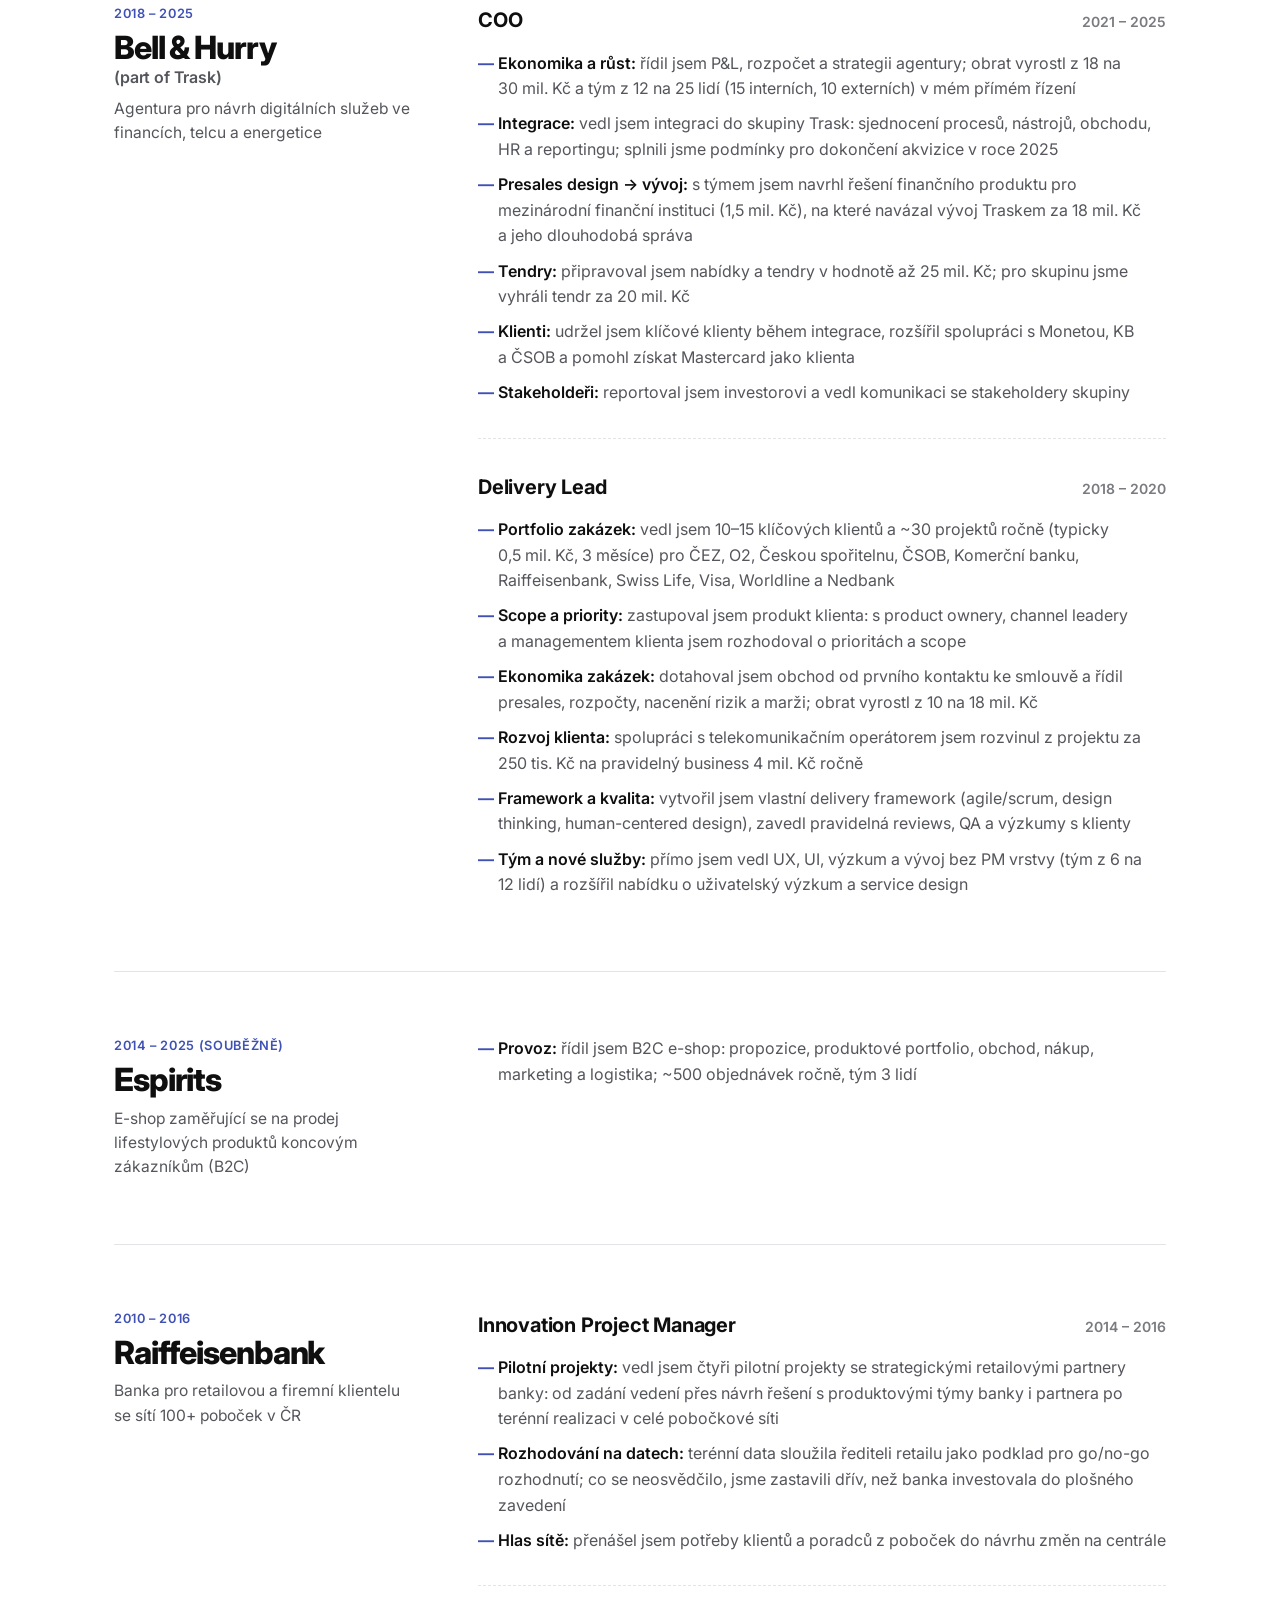
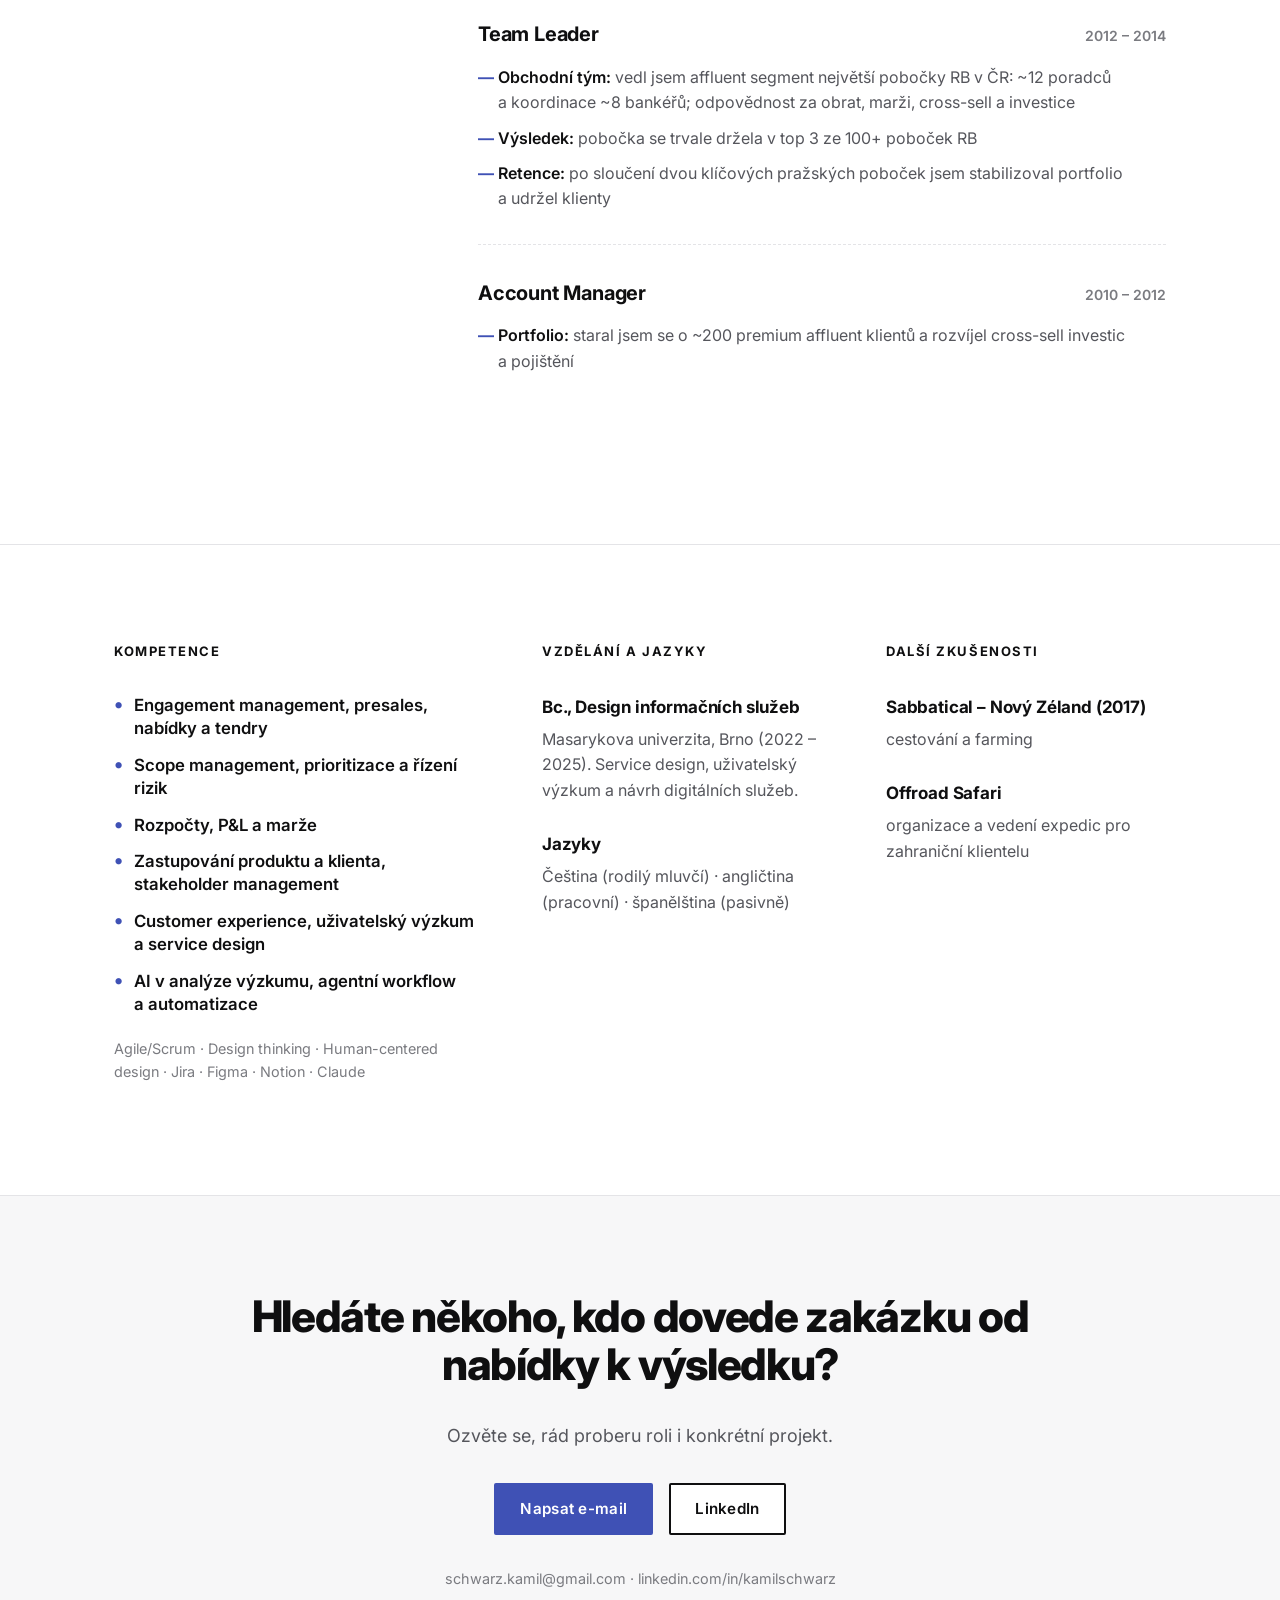
==== commit b72e04fc: "Rework site around engagement manager profile, white background - EM profile, key results, how-I-wor" ====
--- a/index.html
+++ b/index.html
@@ -4,13 +4,13 @@
 <head>
     <meta charset="UTF-8">
     <meta name="viewport" content="width=device-width, initial-scale=1.0">
-    <title>Kamil Schwarz — Od záměru k fungující realitě</title>
+    <title>Kamil Schwarz — Delivery & Engagement Lead</title>
     <meta name="description"
-        content="Propojování businessu, designu a delivery. Převod firemních záměrů do praxe s odpovědností za výsledek.">
-
-    <meta property="og:title" content="Kamil Schwarz — Od záměru k fungující realitě">
+        content="Engagement a delivery lead pro banky, pojišťovny, telco a energetiku. Propojuju obchod a delivery: od nabídky přes scope a tým po výsledek.">
+
+    <meta property="og:title" content="Kamil Schwarz — Delivery & Engagement Lead">
     <meta property="og:description"
-        content="Propojování businessu, designu a delivery. Převod firemních záměrů do praxe s odpovědností za výsledek.">
+        content="Engagement a delivery lead pro banky, pojišťovny, telco a energetiku. Propojuju obchod a delivery: od nabídky přes scope a tým po výsledek.">
     <meta property="og:image" content="https://www.kamilschwarz.com/og-image.svg">
     <meta property="og:image:width" content="1200">
     <meta property="og:image:height" content="630">
@@ -25,13 +25,13 @@
 </head>
 
 <body>
-    <!-- Hero Section -->
+    <!-- Hero -->
     <section class="section hero" id="hero">
         <div class="container">
             <div class="hero-header">
                 <span class="name">Kamil Schwarz</span>
                 <div class="header-right">
-                    <span class="role-badge">Product & Delivery Leadership</span>
+                    <span class="role-badge">Delivery & Engagement Lead</span>
                     <div class="lang-switcher print-hide">
                         <a href="index.html" class="active">CZ</a>
                         <span class="separator">/</span>
@@ -46,24 +46,22 @@
 
             <div class="hero-footer">
                 <div class="hero-desc">
-                    <p>Propojování businessu, designu a delivery. Převod firemních záměrů do praxe.</p>
-                    <p>Osobní odpovědnost za realizaci a výsledek i ve složitých situacích.</p>
+                    <p>Propojuju obchod a&nbsp;delivery: zakázku vyjednám, nastavím scope a&nbsp;tým a&nbsp;dovedu ji k&nbsp;výsledku s&nbsp;cílem další spolupráce.</p>
+                    <p>Osm let pro banky, pojišťovny, telco a&nbsp;energetiku. Rozhoduju na základě výzkumu a&nbsp;dat, ne odhadu.</p>
                 </div>
                 <div class="hero-actions print-hide">
-                    <a href="mailto:schwarz.kamil@gmail.com?subject=Inquiry from portfolio website"
-                        class="btn btn-primary">Probrat konkrétní problém</a>
-                    <a href="#career" class="btn btn-secondary">Profil</a>
-                </div>
-            </div>
-        </div>
-    </section>
-
-    <hr class="hero-separator print-hide">
-
-    <!-- Credibility Strip -->
+                    <a href="mailto:schwarz.kamil@gmail.com?subject=Kontakt z webu kamilschwarz.com"
+                        class="btn btn-primary">Napsat e-mail</a>
+                    <a href="#career" class="btn btn-secondary">Profesní vývoj</a>
+                </div>
+            </div>
+        </div>
+    </section>
+
+    <!-- Clients -->
     <section class="credibility-strip print-hide">
         <div class="container">
-            <p class="credibility-label">Zkušenosti z projektů pro</p>
+            <p class="credibility-label">Klienti, pro které jsem pracoval</p>
             <p class="credibility-names">
                 <span class="cred-row">ČEZ — O2 — Česká spořitelna — ČSOB — Komerční banka — Raiffeisenbank</span>
                 <span class="cred-row-sep"> — </span>
@@ -72,72 +70,142 @@
         </div>
     </section>
 
-    <!-- About Section -->
+    <!-- Profile -->
     <section class="section about" id="about">
         <div class="container about-layout">
             <div class="about-text">
                 <h2 class="section-title">Profil</h2>
                 <div class="text-block-large">
-                    <p>Zkušenosti z bankovnictví, budování a řízení digitální agentury. Vedení obchodu, týmů, rozpočtů a delivery; odpovědnost za realizaci i ekonomický výsledek a orientace ve fungování velkých organizací.</p>
-                    <p>Propojování businessových, technických a zákaznických potřeb při řízení projektů a zavádění změn.</p>
-                    <p>Orientace ve složitých situacích a převzetí odpovědnosti za stagnující projekty. Sladění lidí a priorit, nastavení způsobu práce a dotažení změn do praxe.</p>
+                    <p>Jsem engagement manager, který propojuje obchod a&nbsp;delivery.</p>
+                    <p>Osm let pracuju pro banky, pojišťovny, telco a&nbsp;energetiku v&nbsp;B2B i&nbsp;B2C. Klientské zakázky vedu end-to-end: od nabídky a&nbsp;rozpočtu přes scope a&nbsp;sestavení týmu po předání a&nbsp;navazující spolupráci.</p>
+                    <p>Jako COO jsem vedl agenturu Bell &amp; Hurry s&nbsp;25 lidmi a&nbsp;obratem 30&nbsp;mil.&nbsp;Kč postupnou integrací do skupiny Trask až po dokončení akvizice. Předtím jsem šest let pracoval v&nbsp;Raiffeisenbank, s&nbsp;affluent klienty i&nbsp;v&nbsp;inovačním týmu na centrále.</p>
+                    <p>V rozhodování o&nbsp;prioritách a&nbsp;scope zastupuju zákazníka i&nbsp;produkt klienta. Hledám roli s&nbsp;konkrétním a&nbsp;náročným cílem. Pracuju s&nbsp;rizikem a&nbsp;baví mě výzvy.</p>
                 </div>
             </div>
             <div class="about-photo">
-                <img src="kamil-meeting.jpg" alt="Kamil Schwarz portrait">
-            </div>
-        </div>
-    </section>
-
-    <!-- Career / Profesní vývoj -->
-    <section class="section career" style="padding-top: var(--space-lg);">
-        <div class="container">
-            <h2 class="section-title mb-large" id="career">Profesní vývoj</h2>
+                <img src="kamil-meeting.jpg" alt="Kamil Schwarz na pracovní schůzce">
+            </div>
+        </div>
+    </section>
+
+    <!-- Key results -->
+    <section class="section results" id="results">
+        <div class="container">
+            <h2 class="section-title">Klíčové výsledky</h2>
+            <div class="results-grid">
+                <div class="result">
+                    <p class="result-number">6&nbsp;→ 25</p>
+                    <p class="result-label">lidí v&nbsp;týmu agentury Bell &amp; Hurry (2018–2025)</p>
+                </div>
+                <div class="result">
+                    <p class="result-number">10&nbsp;→ 30&nbsp;mil.&nbsp;Kč</p>
+                    <p class="result-label">roční obrat agentury; akvizice Traskem dokončena v&nbsp;roce 2025</p>
+                </div>
+                <div class="result">
+                    <p class="result-number">1,5&nbsp;→ 18&nbsp;mil.&nbsp;Kč</p>
+                    <p class="result-label">návrh finančního produktu otevřel zakázku na vývoj a&nbsp;dlouhodobou správu ve skupině Trask</p>
+                </div>
+                <div class="result">
+                    <p class="result-number">20&nbsp;mil.&nbsp;Kč</p>
+                    <p class="result-label">vyhraný tendr pro skupinu Trask</p>
+                </div>
+                <div class="result">
+                    <p class="result-number">250&nbsp;tis.&nbsp;→ 4&nbsp;mil.&nbsp;Kč</p>
+                    <p class="result-label">ročně: rozvoj spolupráce s&nbsp;telekomunikačním operátorem z&nbsp;jednoho projektu</p>
+                </div>
+                <div class="result">
+                    <p class="result-number">~30</p>
+                    <p class="result-label">projektů ročně pro banky, pojišťovny, telco a&nbsp;energetiku</p>
+                </div>
+            </div>
+        </div>
+    </section>
+
+    <!-- How I work -->
+    <section class="section approach" id="approach">
+        <div class="container">
+            <h2 class="section-title">Jak pracuju</h2>
+            <div class="approach-grid">
+                <div class="approach-item">
+                    <h3 class="approach-title">Obchod a&nbsp;delivery v&nbsp;jedněch rukou</h3>
+                    <p>Zakázku vedu od prvního kontaktu přes nabídku, rozpočet a&nbsp;nacenění rizik po předání. Ekonomiku zakázky a&nbsp;marži hlídám po celou dobu, ne jen při podpisu.</p>
+                </div>
+                <div class="approach-item">
+                    <h3 class="approach-title">Scope opřený o&nbsp;výzkum a&nbsp;data</h3>
+                    <p>S product ownery a&nbsp;managementem klienta rozhoduju o&nbsp;prioritách a&nbsp;scope. Vycházím z&nbsp;uživatelského výzkumu a&nbsp;dat: vyvíjí se jen to, co je ověřené.</p>
+                </div>
+                <div class="approach-item">
+                    <h3 class="approach-title">Vztahy na roky, ne na jednu zakázku</h3>
+                    <p>Dlouhodobí klienti tvořili zhruba dvě třetiny obratu agentury. Spolupráce roste z&nbsp;důvěry: osobní péče o&nbsp;vztah a&nbsp;spolehlivé plnění závazků.</p>
+                </div>
+            </div>
+        </div>
+    </section>
+
+    <!-- Career -->
+    <section class="section career">
+        <div class="container">
+            <h2 class="section-title" id="career">Profesní vývoj</h2>
 
             <div class="career-timeline">
-                <!-- Block 1: Current role -->
+
+                <!-- Foxontherun -->
                 <div class="career-block">
                     <div class="career-meta">
-                        <span class="career-year">2025–současnost</span>
-                        <h3 class="career-topic">Research & AI Automation</h3>
-                        <p class="career-sublabel">research a UX kapacita pro produktové týmy, datové základy pro AI</p>
+                        <span class="career-year">2026 – dosud</span>
+                        <h3 class="career-topic">Foxontherun</h3>
+                        <p class="career-sublabel">Agentura specializovaná na výzkum customer experience, konkurence a&nbsp;stavbu benchmarkingových modelů s&nbsp;využitím pokročilé automatizace</p>
                     </div>
                     <div class="career-content">
-                        <p class="career-focus">Butiková výzkumná firma zaměřená na finanční sektor. Dodávka research a UX kapacit produktovým týmům i agenturám. Budování datových základů propojených s AI nástroji pro rozhodování a automatizaci výzkumu.</p>
-
-                        <div class="career-role">
-                            <h4 class="role-title">Foxontherun — Management a delivery</h4>
-                            <ul class="role-list">
-                                <li>vývoj produktů pro automatizaci produktového a konkurenčního výzkumu</li>
-                                <li>vedení výzkumných projektů pro klienty z financí</li>
-                                <li>dodávka UX specialistů do interních produktových týmů velkých firem</li>
-                                <li>tým 5 lidí; obchodní propozice, delivery i finance</li>
-                            </ul>
-                        </div>
-                    </div>
-                </div>
-
-                <!-- Block 2 -->
+                        <div class="career-role">
+                            <div class="role-head">
+                                <h4 class="role-title">Delivery &amp; Product Lead</h4>
+                                <span class="role-years">2026 – dosud</span>
+                            </div>
+                            <ul class="role-list">
+                                <li><strong>Zakázky end-to-end:</strong> vedu klientské zakázky od nabídky po předání: obchod, rozpočty, scope, delivery a&nbsp;finance; tým 5&nbsp;specialistů (3 interní, 2 externí)</li>
+                                <li><strong>Mastercard:</strong> vedu roční engagement: výzkum konkurence a&nbsp;benchmark produktů 25&nbsp;institucí (ČR, SK a&nbsp;vybrané trhy EU)</li>
+                                <li><strong>O2 a&nbsp;ČEZ:</strong> zajišťuju dlouhodobou dodávku specialistů do týmů klienta</li>
+                                <li><strong>Vlastní produkt:</strong> tvořím produktovou strategii a&nbsp;propozici benchmarkingové platformy, která kombinuje terénní výzkum a&nbsp;AI; MVP s&nbsp;prvními 2 klienty z&nbsp;finančního sektoru</li>
+                            </ul>
+                        </div>
+                    </div>
+                </div>
+
+                <!-- Bell & Hurry -->
                 <div class="career-block">
                     <div class="career-meta">
-                        <span class="career-year">2018–2025</span>
-                        <h3 class="career-topic">Building & Scaling, Operations</h3>
-                        <p class="career-sublabel">rozvoj agentury, odpovědnost za obchod a delivery</p>
+                        <span class="career-year">2018 – 2025</span>
+                        <h3 class="career-topic">Bell &amp; Hurry <span class="topic-note">(part of Trask)</span></h3>
+                        <p class="career-sublabel">Agentura pro návrh digitálních služeb ve financích, telcu a&nbsp;energetice</p>
                     </div>
                     <div class="career-content">
-                        <p class="career-focus">Budování a vedení týmu pro realizaci změn ve velkých firmách — od návrhu po doručení. Odpovědnost za obchod, delivery, kvalitu projektů a fungování agentury.</p>
-
-                        <div class="career-role">
-                            <h4 class="role-title">Bell & Hurry – Chief Delivery Officer</h4>
-                            <p class="role-description"
-                                style="margin-top: -0.5rem; margin-bottom: 1rem; opacity: 0.85;">(UX a digitální
-                                agentura specializovaná na finanční sektor a utility)</p>
-                            <ul class="role-list">
-                                <li>obchod i delivery v jedněch rukou — od nabídky přes rozpočet a sestavení týmu po
-                                    řízení dodávky</li>
-                                <li>růst obratu agentury z 10 na 30 mil. Kč</li>
-                                <li>vedení týmu 25 spolupracovníků; 5–10 paralelních projektů</li>
-                                <li>nastavení procesů HR, sales, marketingu a řízení kvality</li>
+                        <div class="career-role">
+                            <div class="role-head">
+                                <h4 class="role-title">COO</h4>
+                                <span class="role-years">2021 – 2025</span>
+                            </div>
+                            <ul class="role-list">
+                                <li><strong>Ekonomika a&nbsp;růst:</strong> řídil jsem P&amp;L, rozpočet a&nbsp;strategii agentury; obrat vyrostl z&nbsp;18 na 30&nbsp;mil.&nbsp;Kč a&nbsp;tým z&nbsp;12 na 25&nbsp;lidí (15 interních, 10 externích) v&nbsp;mém přímém řízení</li>
+                                <li><strong>Integrace:</strong> vedl jsem integraci do skupiny Trask: sjednocení procesů, nástrojů, obchodu, HR a&nbsp;reportingu; splnili jsme podmínky pro dokončení akvizice v&nbsp;roce 2025</li>
+                                <li><strong>Presales design&nbsp;→ vývoj:</strong> s&nbsp;týmem jsem navrhl řešení finančního produktu pro mezinárodní finanční instituci (1,5&nbsp;mil.&nbsp;Kč), na které navázal vývoj Traskem za 18&nbsp;mil.&nbsp;Kč a&nbsp;jeho dlouhodobá správa</li>
+                                <li><strong>Tendry:</strong> připravoval jsem nabídky a&nbsp;tendry v&nbsp;hodnotě až 25&nbsp;mil.&nbsp;Kč; pro skupinu jsme vyhráli tendr za 20&nbsp;mil.&nbsp;Kč</li>
+                                <li><strong>Klienti:</strong> udržel jsem klíčové klienty během integrace, rozšířil spolupráci s&nbsp;Monetou, KB a&nbsp;ČSOB a&nbsp;pomohl získat Mastercard jako klienta</li>
+                                <li><strong>Stakeholdeři:</strong> reportoval jsem investorovi a&nbsp;vedl komunikaci se stakeholdery skupiny</li>
+                            </ul>
+                        </div>
+                        <div class="career-role">
+                            <div class="role-head">
+                                <h4 class="role-title">Delivery Lead</h4>
+                                <span class="role-years">2018 – 2020</span>
+                            </div>
+                            <ul class="role-list">
+                                <li><strong>Portfolio zakázek:</strong> vedl jsem 10–15 klíčových klientů a&nbsp;~30&nbsp;projektů ročně (typicky 0,5&nbsp;mil.&nbsp;Kč, 3 měsíce) pro ČEZ, O2, Českou spořitelnu, ČSOB, Komerční banku, Raiffeisenbank, Swiss Life, Visa, Worldline a&nbsp;Nedbank</li>
+                                <li><strong>Scope a&nbsp;priority:</strong> zastupoval jsem produkt klienta: s&nbsp;product ownery, channel leadery a&nbsp;managementem klienta jsem rozhodoval o&nbsp;prioritách a&nbsp;scope</li>
+                                <li><strong>Ekonomika zakázek:</strong> dotahoval jsem obchod od prvního kontaktu ke smlouvě a&nbsp;řídil presales, rozpočty, nacenění rizik a&nbsp;marži; obrat vyrostl z&nbsp;10 na 18&nbsp;mil.&nbsp;Kč</li>
+                                <li><strong>Rozvoj klienta:</strong> spolupráci s&nbsp;telekomunikačním operátorem jsem rozvinul z&nbsp;projektu za 250&nbsp;tis.&nbsp;Kč na pravidelný business 4&nbsp;mil.&nbsp;Kč ročně</li>
+                                <li><strong>Framework a&nbsp;kvalita:</strong> vytvořil jsem vlastní delivery framework (agile/scrum, design thinking, human-centered design), zavedl pravidelná reviews, QA a&nbsp;výzkumy s&nbsp;klienty</li>
+                                <li><strong>Tým a&nbsp;nové služby:</strong> přímo jsem vedl UX, UI, výzkum a&nbsp;vývoj bez PM vrstvy (tým z&nbsp;6 na 12&nbsp;lidí) a&nbsp;rozšířil nabídku o&nbsp;uživatelský výzkum a&nbsp;service design</li>
                             </ul>
                         </div>
                     </div>
@@ -146,176 +214,140 @@
                 <!-- Espirits -->
                 <div class="career-block">
                     <div class="career-meta">
-                        <span class="career-year">02/2014–09/2025</span>
-                        <h3 class="career-topic">E-commerce & Operations</h3>
-                        <p class="career-sublabel">řízení e-commerce projektu</p>
+                        <span class="career-year">2014 – 2025 (souběžně)</span>
+                        <h3 class="career-topic">Espirits</h3>
+                        <p class="career-sublabel">E-shop zaměřující se na prodej lifestylových produktů koncovým zákazníkům (B2C)</p>
                     </div>
                     <div class="career-content">
-                        <p class="career-focus">Management, obchod, nákup, marketing a logistika e-commerce projektu v oblasti lifestyle.</p>
-                        <div class="career-role"><h4 class="role-title">Espirits — Výkonný ředitel</h4></div>
-                    </div>
-                </div>
-
-                <!-- Block 3 -->
+                        <div class="career-role">
+                            <ul class="role-list">
+                                <li><strong>Provoz:</strong> řídil jsem B2C e-shop: propozice, produktové portfolio, obchod, nákup, marketing a&nbsp;logistika; ~500 objednávek ročně, tým 3&nbsp;lidí</li>
+                            </ul>
+                        </div>
+                    </div>
+                </div>
+
+                <!-- Raiffeisenbank -->
                 <div class="career-block">
                     <div class="career-meta">
-                        <span class="career-year">2014–2016</span>
-                        <h3 class="career-topic">Innovation & Change Management</h3>
-                        <p class="career-sublabel">systematické zlepšování a implementace změn</p>
+                        <span class="career-year">2010 – 2016</span>
+                        <h3 class="career-topic">Raiffeisenbank</h3>
+                        <p class="career-sublabel">Banka pro retailovou a&nbsp;firemní klientelu se sítí 100+ poboček v&nbsp;ČR</p>
                     </div>
                     <div class="career-content">
-                        <p class="career-focus">Systematické zlepšování a implementace změn, budování strategických spoluprací. Návrh a změny produktů a služeb na centrále banky s využitím zkušeností z retailu.</p>
-
-                        <div class="career-role">
-                            <h4 class="role-title">Raiffeisenbank – Innovation Project Manager</h4>
-                            <ul class="role-list">
-                                <li>návrh a řízení inovačních projektů</li>
-                                <li>koordinace napříč odděleními</li>
-                                <li>implementace změn do praxe</li>
-                                <li>péče o strategická partnerství</li>
-                            </ul>
-                        </div>
-                    </div>
-                </div>
-
-                <!-- Block 4 -->
-                <div class="career-block">
-                    <div class="career-meta">
-                        <span class="career-year">2010–2014</span>
-                        <h3 class="career-topic">Banking, Retail & Business</h3>
-                        <p class="career-sublabel">pochopení chování zákazníků a základních principů businessu</p>
-                    </div>
-                    <div class="career-content">
-                        <p class="career-focus">Péče o přidělené portfolio klientů a cross-sell. Vedení obchodního týmu poradců pro affluentní klienty.</p>
-
-                        <div class="career-role">
-                            <h4 class="role-title">Raiffeisenbank – Account Manager / Team Leader</h4>
-                            <ul class="role-list">
-                                <li>styk s klienty a správa portfolia</li>
-                                <li>vedení obchodního týmu</li>
-                                <li>řízení výkonu a plnění obchodních cílů</li>
-                            </ul>
-                        </div>
-                    </div>
-                </div>
-
-                <!-- Block 6: Education -->
-                <div class="career-block education-block">
-                    <div class="career-meta">
-                        <h3 class="career-topic">Vzdělání a rozvoj</h3>
-                    </div>
-                    <div class="career-content">
-                        <div class="text-block-regular">
-                            <p>Design informačních služeb, Masarykova univerzita v Brně.</p>
-                            <p>Multidisciplinární program zaměřený na navrhování informačních a digitálních služeb —
-                                kombinace designu, technologií a uživatelského výzkumu.</p>
-                        </div>
-
-                        <div class="mt-medium">
-                            <h4 class="role-title-small">Jazyky</h4>
-                            <ul class="role-list">
-                                <li>Angličtina — pracovní jazyk s mezinárodními klienty</li>
-                                <li>Španělština — pasivně, porozumění</li>
-                            </ul>
-                        </div>
-                    </div>
-                </div>
-
-            </div>
-        </div>
-    </section>
-
-    <!-- Skills, Details & Focus -->
+                        <div class="career-role">
+                            <div class="role-head">
+                                <h4 class="role-title">Innovation Project Manager</h4>
+                                <span class="role-years">2014 – 2016</span>
+                            </div>
+                            <ul class="role-list">
+                                <li><strong>Pilotní projekty:</strong> vedl jsem čtyři pilotní projekty se strategickými retailovými partnery banky: od zadání vedení přes návrh řešení s&nbsp;produktovými týmy banky i&nbsp;partnera po terénní realizaci v&nbsp;celé pobočkové síti</li>
+                                <li><strong>Rozhodování na datech:</strong> terénní data sloužila řediteli retailu jako podklad pro go/no-go rozhodnutí; co se neosvědčilo, jsme zastavili dřív, než banka investovala do plošného zavedení</li>
+                                <li><strong>Hlas sítě:</strong> přenášel jsem potřeby klientů a&nbsp;poradců z&nbsp;poboček do návrhu změn na centrále</li>
+                            </ul>
+                        </div>
+                        <div class="career-role">
+                            <div class="role-head">
+                                <h4 class="role-title">Team Leader</h4>
+                                <span class="role-years">2012 – 2014</span>
+                            </div>
+                            <ul class="role-list">
+                                <li><strong>Obchodní tým:</strong> vedl jsem affluent segment největší pobočky RB v&nbsp;ČR: ~12 poradců a&nbsp;koordinace ~8 bankéřů; odpovědnost za obrat, marži, cross-sell a&nbsp;investice</li>
+                                <li><strong>Výsledek:</strong> pobočka se trvale držela v&nbsp;top 3 ze 100+ poboček RB</li>
+                                <li><strong>Retence:</strong> po sloučení dvou klíčových pražských poboček jsem stabilizoval portfolio a&nbsp;udržel klienty</li>
+                            </ul>
+                        </div>
+                        <div class="career-role">
+                            <div class="role-head">
+                                <h4 class="role-title">Account Manager</h4>
+                                <span class="role-years">2010 – 2012</span>
+                            </div>
+                            <ul class="role-list">
+                                <li><strong>Portfolio:</strong> staral jsem se o&nbsp;~200 premium affluent klientů a&nbsp;rozvíjel cross-sell investic a&nbsp;pojištění</li>
+                            </ul>
+                        </div>
+                    </div>
+                </div>
+
+            </div>
+        </div>
+    </section>
+
+    <!-- Skills, education, other -->
     <section class="section skills-section" id="skills">
         <div class="container skills-grid">
             <div class="cap-group page-break-avoid">
                 <h2 class="section-title">Kompetence</h2>
                 <ul class="clean-bullet-list">
-                    <li>Customer experience, kvalitativní a kvantitativní výzkum</li>
-                    <li>Produktová strategie a prototyping</li>
-                    <li>Competitive intelligence a benchmarking digitálních produktů</li>
-                    <li>Management a delivery — sestavení týmu i řízení dodávky</li>
-                    <li>AI automatizace a datové základy produktového výzkumu</li>
-                    <li>Finanční řízení, rozpočty a řízení projektů</li>
+                    <li>Engagement management, presales, nabídky a&nbsp;tendry</li>
+                    <li>Scope management, prioritizace a&nbsp;řízení rizik</li>
+                    <li>Rozpočty, P&amp;L a&nbsp;marže</li>
+                    <li>Zastupování produktu a&nbsp;klienta, stakeholder management</li>
+                    <li>Customer experience, uživatelský výzkum a&nbsp;service design</li>
+                    <li>AI v&nbsp;analýze výzkumu, agentní workflow a&nbsp;automatizace</li>
                 </ul>
+                <p class="skills-note">Agile/Scrum · Design thinking · Human-centered design · Jira · Figma · Notion · Claude</p>
             </div>
 
             <div class="cap-group page-break-avoid">
-                <h2 class="section-title">Aktuální zaměření</h2>
-                <p class="text-block-regular" style="margin-top: 1rem;">Uplatnění zkušeností s vedením lidí, obchodem a delivery v manažerské roli nebo spolupráci. Zaměření na růst firmy, zavádění změn a propojování businessu, zákaznických potřeb a technologií.</p>
+                <h2 class="section-title">Vzdělání a&nbsp;jazyky</h2>
+                <div class="exp-item">
+                    <h4 class="role-title-small">Bc., Design informačních služeb</h4>
+                    <p class="role-description">Masarykova univerzita, Brno (2022 – 2025). Service design, uživatelský výzkum a&nbsp;návrh digitálních služeb.</p>
+                </div>
+                <div class="exp-item">
+                    <h4 class="role-title-small">Jazyky</h4>
+                    <p class="role-description">Čeština (rodilý mluvčí) · angličtina (pracovní) · španělština (pasivně)</p>
+                </div>
             </div>
 
             <div class="cap-group page-break-avoid">
                 <h2 class="section-title">Další zkušenosti</h2>
-                <div class="exp-item"><h4 class="role-title-small">TerraDron</h4><p class="role-description">fotogrammetrie pro průmysl, zemědělství a správu majetku</p></div>
                 <div class="exp-item">
                     <h4 class="role-title-small">Sabbatical – Nový Zéland (2017)</h4>
-                    <p class="role-description">cestování a farming</p>
+                    <p class="role-description">cestování a&nbsp;farming</p>
                 </div>
                 <div class="exp-item">
                     <h4 class="role-title-small">Offroad Safari</h4>
-                    <p class="role-description">organizace a vedení expedic</p>
-                </div>
-            </div>
-        </div>
-    </section>
-
-    <!-- Contact Section -->
+                    <p class="role-description">organizace a&nbsp;vedení expedic pro zahraniční klientelu</p>
+                </div>
+            </div>
+        </div>
+    </section>
+
+    <!-- Contact -->
     <section class="section contact" id="contact">
         <div class="container text-center page-break-avoid">
-            <h2 class="headline-medium">Zasekl se důležitý produkt nebo projekt?</h2>
-            <div class="hero-desc" style="margin: 1.5rem auto 2.5rem; text-align: center; max-width: none;">
-                <p style="margin: 0 auto; color: #444; font-weight: 500;">Pojďme společně pojmenovat problém a první
-                    krok k měřitelnému výsledku.</p>
+            <h2 class="headline-medium">Hledáte někoho, kdo dovede zakázku od nabídky k&nbsp;výsledku?</h2>
+            <div class="hero-desc contact-desc">
+                <p>Ozvěte se, rád proberu roli i&nbsp;konkrétní projekt.</p>
             </div>
             <div class="contact-links print-hide">
-                <a href="mailto:schwarz.kamil@gmail.com?subject=Inquiry from portfolio website"
-                    class="btn btn-primary btn-large">Probrat konkrétní problém</a>
-            </div>
-            <div class="print-only">
-                <p>schwarz.kamil@gmail.com | linkedin.com/in/kamilschwarz</p>
-            </div>
+                <a href="mailto:schwarz.kamil@gmail.com?subject=Kontakt z webu kamilschwarz.com"
+                    class="btn btn-primary btn-large">Napsat e-mail</a>
+                <a href="https://www.linkedin.com/in/kamilschwarz/" target="_blank" rel="noopener noreferrer"
+                    class="btn btn-secondary btn-large">LinkedIn</a>
+            </div>
+            <p class="contact-line">schwarz.kamil@gmail.com · linkedin.com/in/kamilschwarz</p>
         </div>
     </section>
 
     <script>
-        // Reveal on Scroll
+        // Reveal on scroll
         const observer = new IntersectionObserver((entries) => {
             entries.forEach(entry => {
                 if (entry.isIntersecting) {
                     entry.target.classList.add('visible');
-                    observer.unobserve(entry.target); // Reveal only once
+                    observer.unobserve(entry.target);
                 }
             });
-        }, { threshold: 0.1, rootMargin: '0px 0px -50px 0px' });
+        }, { threshold: 0.05, rootMargin: '0px 0px -50px 0px' });
 
         document.querySelectorAll('.section:not(.hero)').forEach(section => {
             section.classList.add('reveal');
             observer.observe(section);
         });
-
-        // Hero Headline Subtle Parallax
-        const headline = document.querySelector('.headline');
-        let requestRef;
-        let mouseX = 0; let mouseY = 0;
-
-        document.addEventListener('mousemove', (e) => {
-            // Keep the movement extremely subtle, max a few pixels to prevent distraction
-            mouseX = (window.innerWidth / 2 - e.pageX) / 90;
-            mouseY = (window.innerHeight / 2 - e.pageY) / 90;
-            if (!requestRef) {
-                requestRef = requestAnimationFrame(updateParallax);
-            }
-        });
-
-        function updateParallax() {
-            headline.style.transform = `translate3d(${mouseX}px, ${mouseY}px, 0)`;
-            requestRef = null;
-        }
     </script>
 </body>
 
 </html>
-
-
-<!-- deploy test -->
--- a/style.css
+++ b/style.css
@@ -1,19 +1,20 @@
 /* Custom Properties */
 :root {
-    --bg-color: #f6f5f1;
-    --bg-alt: #f0efeb;
-    --text-color: #0a0a0a;
-    --text-muted: #5a5a5a;
+    --bg-color: #ffffff;
+    --bg-alt: #f7f7f8;
+    --text-color: #0f0f10;
+    --text-muted: #55565c;
+    --text-soft: #7a7b80;
     --accent-color: #3F51B5;
     --accent-hover: #3344A0;
-    --accent-subtle: rgba(63, 81, 181, 0.10);
-    --border-color: #ddd9d3;
+    --accent-subtle: rgba(63, 81, 181, 0.07);
+    --border-color: #e4e4e7;
 
     --space-xs: 0.5rem;
     --space-sm: 1rem;
     --space-md: 2rem;
     --space-lg: 4rem;
-    --space-xl: 7rem;
+    --space-xl: 6rem;
 
     --font-sans: 'Inter', -apple-system, BlinkMacSystemFont, "Segoe UI", Roboto, Helvetica, Arial, sans-serif;
 }
@@ -47,28 +48,28 @@
     text-decoration: none;
 }
 
+strong {
+    font-weight: 600;
+    color: var(--text-color);
+}
+
 /* Typography */
 .headline {
-    font-size: clamp(3.5rem, 8vw, 7.5rem);
+    font-size: clamp(3.25rem, 7.5vw, 7rem);
     font-weight: 800;
     line-height: 1.0;
     letter-spacing: -0.04em;
-    margin-bottom: calc(var(--space-xl) * 1.5);
+    margin-bottom: var(--space-lg);
     max-width: 900px;
-    will-change: transform;
-    transition: transform 0.35s cubic-bezier(0.2, 0.8, 0.2, 1), letter-spacing 0.4s ease;
-}
-
-.headline:hover {
-    letter-spacing: -0.035em;
 }
 
 .headline-medium {
-    font-size: clamp(2rem, 4vw, 3.5rem);
+    font-size: clamp(1.75rem, 3.4vw, 3rem);
     font-weight: 800;
-    line-height: 1.1;
+    line-height: 1.12;
     letter-spacing: -0.03em;
-    margin-bottom: var(--space-md);
+    margin: 0 auto var(--space-md);
+    max-width: 820px;
 }
 
 .section-title {
@@ -77,19 +78,12 @@
     letter-spacing: 0.12em;
     font-weight: 700;
     color: var(--text-color);
-    /* Increased contrast */
     margin-bottom: var(--space-md);
-    opacity: 0.8;
     scroll-margin-top: 4rem;
-    /* Ensures headers don't hit the top of the viewport */
 }
 
 .mb-large {
     margin-bottom: var(--space-lg);
-}
-
-.mb-medium {
-    margin-bottom: var(--space-md);
 }
 
 .mt-medium {
@@ -100,148 +94,17 @@
 .container {
     max-width: 1100px;
     margin: 0 auto;
-    padding: 0 var(--space-sm);
+    padding: 0 1.5rem;
 }
 
 .section {
     padding: var(--space-xl) 0;
 }
 
-.layout-split {
-    display: flex;
-    gap: var(--space-xl);
-}
-
-.split-left {
-    flex: 1;
-}
-
-.split-right {
-    flex: 2;
-}
-
-@media (max-width: 900px) {
-    .layout-split {
-        flex-direction: column;
-        gap: var(--space-lg);
-    }
-}
-
-/* Base text */
-.text-block-large {
-    max-width: 500px;
-    /* Refined width */
-}
-
-.text-block-large p {
-    font-size: 1.125rem;
-    /* Following paragraphs smaller */
-    font-weight: 400;
-    line-height: 1.7;
-    /* Increased line-height */
-    color: #666;
-    /* Secondary paragraph color */
-    margin-bottom: 1.75rem;
-    /* ~28px vertical rhythm */
-}
-
-.text-block-large p:first-child {
-    font-size: clamp(1.35rem, 2.2vw, 1.65rem);
-    font-weight: 600;
-    /* Semi-bold */
-    line-height: 1.4;
-    letter-spacing: -0.02em;
-    color: var(--text-color);
-    /* Dominant */
-    margin-bottom: 2rem;
-}
-
-.text-block-large p:last-child {
-    font-weight: 500;
-    color: #888;
-    /* Conclusion visually lighter */
-    margin-bottom: 0;
-}
-
-.text-block-regular p {
-    font-size: 1.125rem;
-    color: var(--text-muted);
-    margin-bottom: 1.25rem;
-}
-
-/* Subtle keyword hover */
-.text-keyword {
-    transition: color 0.25s ease;
-    cursor: default;
-}
-
-.text-keyword:hover {
-    color: var(--accent-color);
-}
-
 /* Hero */
 .hero {
-    min-height: 65vh;
-    display: flex;
-    flex-direction: column;
-    justify-content: flex-start;
-    padding-top: calc(var(--space-xl) * 1.2);
-    position: relative;
-    background: radial-gradient(ellipse 70% 55% at 75% 45%, rgba(63, 81, 181, 0.04) 0%, transparent 65%),
-        radial-gradient(ellipse 80% 60% at 20% 40%, rgba(63, 81, 181, 0.02) 0%, transparent 70%),
-        var(--bg-color);
-}
-
-.hero-separator {
-    height: 1px;
-    background: linear-gradient(90deg, transparent, rgba(44, 62, 80, 0.15), transparent);
-    margin: 0;
-    border: none;
-}
-
-/* Credibility Strip */
-.credibility-strip {
-    padding: calc(var(--space-lg) * 1.75) 0;
-    text-align: center;
-    background-color: var(--bg-color);
-    border-top: 1px solid var(--border-color);
-    border-bottom: 1px solid var(--border-color);
-}
-
-.credibility-label {
-    font-size: 0.6875rem;
-    text-transform: uppercase;
-    letter-spacing: 0.14em;
-    font-weight: 600;
-    color: #999;
-    margin-bottom: 1.5rem;
-}
-
-.credibility-names {
-    font-size: 1rem; /* Reduced by ~13% */
-    letter-spacing: 0.08em;
-    text-transform: uppercase;
-    font-weight: 600;
-    color: #444;
-    line-height: 1.8;
-    margin-bottom: 0;
-}
-
-.cred-row {
-    display: block;
-}
-
-.cred-row-sep {
-    display: none;
-}
-
-@media (max-width: 900px) {
-    .credibility-names {
-        line-height: 2;
-    }
-    .cred-row, .cred-row-sep {
-        display: inline;
-    }
+    padding-top: var(--space-lg);
+    padding-bottom: var(--space-xl);
 }
 
 .hero-header {
@@ -259,45 +122,6 @@
     gap: 1.5rem;
 }
 
-.lang-switcher {
-    font-size: 0.8125rem;
-    font-weight: 600;
-    letter-spacing: 0.05em;
-    color: var(--text-muted);
-}
-
-.lang-switcher a {
-    color: inherit;
-    text-decoration: none;
-    transition: color 0.2s ease;
-}
-
-.lang-switcher a:hover {
-    color: var(--accent-color);
-}
-
-.lang-switcher a.active {
-    color: var(--text-color);
-}
-
-.lang-switcher .separator {
-    margin: 0 0.25rem;
-    opacity: 0.5;
-}
-
-.header-link {
-    font-size: 0.8125rem;
-    font-weight: 500;
-    color: var(--text-muted);
-    text-decoration: none;
-    transition: color 0.2s ease;
-    letter-spacing: 0.02em;
-}
-
-.header-link:hover {
-    color: var(--accent-color);
-}
-
 .hero-header .name {
     font-weight: 800;
     font-size: 1.5rem;
@@ -306,60 +130,147 @@
 }
 
 .hero-header .role-badge {
-    font-size: 0.875rem;
+    font-size: 0.8125rem;
     font-weight: 700;
     text-transform: uppercase;
     letter-spacing: 0.05em;
     background: var(--accent-color);
-    color: #f6f5f1;
+    color: #ffffff;
     padding: 0.35rem 1rem;
     border-radius: 100px;
 }
 
+.lang-switcher {
+    font-size: 0.8125rem;
+    font-weight: 600;
+    letter-spacing: 0.05em;
+    color: var(--text-soft);
+}
+
+.lang-switcher a {
+    transition: color 0.2s ease;
+}
+
+.lang-switcher a:hover {
+    color: var(--accent-color);
+}
+
+.lang-switcher a.active {
+    color: var(--text-color);
+}
+
+.lang-switcher .separator {
+    margin: 0 0.25rem;
+    opacity: 0.5;
+}
+
+.header-link {
+    font-size: 0.8125rem;
+    font-weight: 500;
+    color: var(--text-muted);
+    transition: color 0.2s ease;
+    letter-spacing: 0.02em;
+}
+
+.header-link:hover {
+    color: var(--accent-color);
+}
+
 .hero-footer {
     display: flex;
     justify-content: space-between;
     align-items: flex-end;
-    margin-top: var(--space-lg);
+    gap: var(--space-md);
 }
 
 .hero-desc p {
-    max-width: 500px;
+    max-width: 560px;
     font-size: 1.125rem;
     font-weight: 500;
-    color: #444;
-    line-height: 1.7;
+    color: #3a3b40;
+    line-height: 1.65;
     margin-bottom: 0.75rem;
 }
 
 .hero-desc p:last-child {
     margin-bottom: 0;
+    color: var(--text-muted);
+    font-weight: 400;
 }
 
 .hero-actions {
     display: flex;
     gap: 1rem;
-}
-
-@media (max-width: 900px) {
-    .hero-footer {
-        flex-direction: column;
-        align-items: flex-start;
-        gap: var(--space-lg);
-    }
-}
-
-/* About Section Additions */
+    flex-shrink: 0;
+}
+
+/* Clients strip */
+.credibility-strip {
+    padding: var(--space-lg) 0;
+    text-align: center;
+    background-color: var(--bg-alt);
+    border-top: 1px solid var(--border-color);
+    border-bottom: 1px solid var(--border-color);
+}
+
+.credibility-label {
+    font-size: 0.6875rem;
+    text-transform: uppercase;
+    letter-spacing: 0.14em;
+    font-weight: 600;
+    color: var(--text-soft);
+    margin-bottom: 1.25rem;
+}
+
+.credibility-names {
+    font-size: 0.95rem;
+    letter-spacing: 0.08em;
+    text-transform: uppercase;
+    font-weight: 600;
+    color: #3a3b40;
+    line-height: 1.9;
+    margin-bottom: 0;
+}
+
+.cred-row {
+    display: block;
+}
+
+.cred-row-sep {
+    display: none;
+}
+
+/* Profile */
 .about-layout {
     display: flex;
     align-items: flex-start;
     justify-content: space-between;
-    gap: var(--space-xl);
+    gap: var(--space-lg);
 }
 
 .about-text {
     flex: 1;
-    max-width: 500px;
+    max-width: 600px;
+}
+
+.text-block-large p {
+    font-size: 1.0625rem;
+    line-height: 1.7;
+    color: var(--text-muted);
+    margin-bottom: 1.25rem;
+}
+
+.text-block-large p:first-child {
+    font-size: clamp(1.35rem, 2.2vw, 1.65rem);
+    font-weight: 600;
+    line-height: 1.35;
+    letter-spacing: -0.02em;
+    color: var(--text-color);
+    margin-bottom: 1.5rem;
+}
+
+.text-block-large p:last-child {
+    margin-bottom: 0;
 }
 
 .about-photo {
@@ -368,61 +279,77 @@
 
 .about-photo img {
     display: block;
-    width: 350px;
+    width: 340px;
     height: auto;
-    border-radius: 4px; /* subtle and minimal */
-    border: 1px solid var(--border-color); /* subtle soft neutral gray outline */
-    box-shadow: 0 8px 24px rgba(0, 0, 0, 0.04);
-}
-
-@media (max-width: 900px) {
-    .about-layout {
-        flex-direction: column;
-        gap: 0;
-    }
-    
-    .about-text {
-        display: contents;
-    }
-    
-    .about-text .section-title {
-        order: 1;
-        width: 100%;
-        margin-bottom: var(--space-md);
-    }
-    
-    .about-photo {
-        order: 2;
-        width: 100%;
-        margin-bottom: var(--space-lg);
-    }
-    
-    .about-text .text-block-large {
-        order: 3;
-        width: 100%;
-    }
-    
-    .about-photo img {
-        width: 100%;
-        max-width: 100%;
-    }
-}
-
-/* Section Tonal Variation */
-.about {
-    background-color: var(--bg-color);
-}
-
-.career {
+    border-radius: 4px;
+    border: 1px solid var(--border-color);
+}
+
+/* Key results */
+.results {
+    border-top: 1px solid var(--border-color);
+}
+
+.results-grid {
+    display: grid;
+    grid-template-columns: repeat(3, 1fr);
+    border-top: 2px solid var(--text-color);
+}
+
+.result {
+    padding: 1.75rem 1.75rem 1.75rem 0;
+    border-bottom: 1px solid var(--border-color);
+}
+
+.result:not(:nth-child(3n+1)) {
+    padding-left: 1.75rem;
+    border-left: 1px solid var(--border-color);
+}
+
+.result-number {
+    font-size: clamp(1.6rem, 2.6vw, 2.1rem);
+    font-weight: 800;
+    letter-spacing: -0.03em;
+    line-height: 1.15;
+    color: var(--accent-color);
+    margin-bottom: 0.5rem;
+}
+
+.result-label {
+    font-size: 0.975rem;
+    color: var(--text-muted);
+    line-height: 1.5;
+    margin-bottom: 0;
+}
+
+/* How I work */
+.approach {
     background-color: var(--bg-alt);
-}
-
-.skills-section {
-    background-color: var(--bg-color);
-}
-
-.contact {
-    background-color: var(--bg-alt);
+    border-top: 1px solid var(--border-color);
+    border-bottom: 1px solid var(--border-color);
+}
+
+.approach-grid {
+    display: grid;
+    grid-template-columns: repeat(3, 1fr);
+    gap: var(--space-md);
+}
+
+.approach-title {
+    font-size: 1.2rem;
+    font-weight: 700;
+    letter-spacing: -0.015em;
+    line-height: 1.3;
+    margin-bottom: 0.75rem;
+    padding-top: 1rem;
+    border-top: 2px solid var(--accent-color);
+}
+
+.approach-item p {
+    font-size: 1rem;
+    color: var(--text-muted);
+    line-height: 1.65;
+    margin-bottom: 0;
 }
 
 /* Career Timeline */
@@ -432,33 +359,15 @@
     border-top: 2px solid var(--text-color);
 }
 
-@media (hover: hover) {
-
-    /* Subtle fade on sibling elements for a premium editorial feel */
-    .career-timeline:hover .career-block:not(:hover) {
-        opacity: 0.2;
-    }
-
-    .career-block {
-        transition: opacity 0.15s ease-out;
-    }
-}
-
 .career-block {
-    display: flex;
-    flex-direction: column;
-    gap: var(--space-md);
-    padding: calc(var(--space-xl) * 1.25) 0;
+    display: grid;
+    grid-template-columns: 300px 1fr;
+    gap: var(--space-lg);
+    padding: var(--space-lg) 0;
     border-bottom: 1px solid var(--border-color);
 }
 
-@media (max-width: 1280px) {
-    .career-block {
-        padding: calc(var(--space-xl) * 0.7) 0;
-    }
-}
-
-.education-block {
+.career-block:last-child {
     border-bottom: none;
 }
 
@@ -470,70 +379,88 @@
 .career-year {
     font-size: 0.8rem;
     font-weight: 600;
-    color: #888;
+    color: var(--accent-color);
     letter-spacing: 0.05em;
     text-transform: uppercase;
-    margin-bottom: 0.15rem;
+    margin-bottom: 0.35rem;
 }
 
 .career-topic {
-    font-size: 2.5rem;
+    font-size: 2rem;
     font-weight: 800;
     line-height: 1.1;
-    letter-spacing: -0.04em;
-    margin-bottom: 0.25rem;
+    letter-spacing: -0.035em;
+    margin-bottom: 0.6rem;
     color: var(--text-color);
 }
 
+.topic-note {
+    display: block;
+    font-size: 1rem;
+    font-weight: 600;
+    letter-spacing: -0.01em;
+    color: var(--text-muted);
+    margin-top: 0.25rem;
+}
+
 .career-sublabel {
-    font-size: 1.125rem;
-    font-weight: 600;
-    color: var(--text-color);
-    margin-bottom: var(--space-sm);
-    letter-spacing: -0.01em;
+    font-size: 0.975rem;
+    font-weight: 400;
+    color: var(--text-muted);
+    line-height: 1.55;
+    margin-bottom: 0;
 }
 
 .career-content {
-    max-width: 800px;
-}
-
-.career-focus {
-    font-size: 1.25rem;
-    font-weight: 500;
-    line-height: 1.6;
-    color: var(--text-muted);
-    margin-bottom: var(--space-md);
-}
-
-.career-role {
+    min-width: 0;
+}
+
+.career-role + .career-role {
     margin-top: var(--space-md);
+    padding-top: var(--space-md);
+    border-top: 1px dashed var(--border-color);
+}
+
+.role-head {
+    display: flex;
+    justify-content: space-between;
+    align-items: baseline;
+    gap: 1rem;
+    margin-bottom: 0.9rem;
 }
 
 .role-title {
     font-size: 1.25rem;
     font-weight: 700;
-    margin-bottom: 1rem;
     letter-spacing: -0.01em;
+    margin-bottom: 0;
+}
+
+.role-years {
+    font-size: 0.875rem;
+    font-weight: 600;
+    color: var(--text-soft);
+    white-space: nowrap;
 }
 
 .role-title-small {
-    font-size: 1.125rem;
+    font-size: 1.0625rem;
     font-weight: 700;
-    margin-bottom: 0.75rem;
+    margin-bottom: 0.35rem;
     letter-spacing: -0.01em;
 }
 
 .role-list {
     list-style: none;
-    margin-left: 0;
 }
 
 .role-list li {
     position: relative;
     padding-left: 1.25rem;
-    margin-bottom: 0.5rem;
-    color: var(--text-muted);
-    font-size: 1.05rem;
+    margin-bottom: 0.6rem;
+    color: var(--text-muted);
+    font-size: 1rem;
+    line-height: 1.6;
 }
 
 .role-list li::before {
@@ -544,23 +471,15 @@
     font-weight: bold;
 }
 
-/* Skills Grid Bottom Section */
+/* Skills grid */
+.skills-section {
+    border-top: 1px solid var(--border-color);
+}
+
 .skills-grid {
     display: grid;
-    grid-template-columns: 1fr 1fr 1fr;
-    gap: var(--space-xl);
-    border-top: 1px solid var(--border-color);
-    padding-top: var(--space-xl);
-}
-
-.skills-grid .section-title {
-    font-size: 0.8125rem;
-    text-transform: uppercase;
-    letter-spacing: 0.12em;
-    font-weight: 700;
-    color: var(--text-color);
-    margin-bottom: 2rem;
-    opacity: 0.8;
+    grid-template-columns: 1.3fr 1fr 1fr;
+    gap: var(--space-lg);
 }
 
 .clean-bullet-list {
@@ -570,8 +489,8 @@
 .clean-bullet-list li {
     position: relative;
     padding-left: 1.25rem;
-    margin-bottom: 1rem;
-    font-size: 1.15rem;
+    margin-bottom: 0.8rem;
+    font-size: 1.05rem;
     font-weight: 600;
     color: var(--text-color);
     line-height: 1.4;
@@ -587,32 +506,22 @@
     line-height: 1;
 }
 
+.skills-note {
+    margin-top: 1.25rem;
+    font-size: 0.9rem;
+    color: var(--text-soft);
+    line-height: 1.6;
+}
+
 .exp-item {
-    margin-bottom: 2.25rem;
-}
-
-.exp-item .role-title-small {
-    color: #111;
-    font-weight: 700;
-    margin-bottom: 0.25rem;
+    margin-bottom: 1.75rem;
 }
 
 .role-description {
-    font-size: 1.05rem;
-    color: #666;
+    font-size: 1rem;
+    color: var(--text-muted);
     line-height: 1.6;
-}
-
-.skills-grid .role-list li {
-    color: var(--text-color);
-    font-weight: 500;
-}
-
-@media (max-width: 900px) {
-    .skills-grid {
-        grid-template-columns: 1fr;
-        gap: var(--space-lg);
-    }
+    margin-bottom: 0;
 }
 
 /* Buttons */
@@ -623,14 +532,14 @@
     padding: 0.75rem 1.5rem;
     font-weight: 600;
     border-radius: 2px;
-    transition: all 0.3s cubic-bezier(0.2, 0.8, 0.2, 1);
+    transition: background 0.2s ease, border-color 0.2s ease, color 0.2s ease, transform 0.2s ease;
     font-size: 0.95rem;
     letter-spacing: 0.02em;
 }
 
 .btn-primary {
     background: var(--accent-color);
-    color: #f6f5f1;
+    color: #ffffff;
     border: 2px solid var(--accent-color);
 }
 
@@ -638,13 +547,12 @@
     background: var(--accent-hover);
     border-color: var(--accent-hover);
     transform: translateY(-1px);
-    box-shadow: 0 4px 12px rgba(63, 81, 181, 0.20);
 }
 
 .btn-secondary {
-    background: #e8e6e0;
+    background: #ffffff;
     color: var(--text-color);
-    border: 2px solid #333333;
+    border: 2px solid var(--text-color);
 }
 
 .btn-secondary:hover {
@@ -653,11 +561,11 @@
     transform: translateY(-1px);
 }
 
-/* Animation & Interaction Classes */
+/* Reveal */
 .reveal {
     opacity: 0;
-    transform: translateY(24px);
-    transition: opacity 0.8s cubic-bezier(0.2, 0.8, 0.2, 1), transform 0.8s cubic-bezier(0.2, 0.8, 0.2, 1);
+    transform: translateY(20px);
+    transition: opacity 0.7s cubic-bezier(0.2, 0.8, 0.2, 1), transform 0.7s cubic-bezier(0.2, 0.8, 0.2, 1);
 }
 
 .reveal.visible {
@@ -665,9 +573,17 @@
     transform: translateY(0);
 }
 
-/* Contact Section */
+@media (prefers-reduced-motion: reduce) {
+    .reveal {
+        opacity: 1;
+        transform: none;
+        transition: none;
+    }
+}
+
+/* Contact */
 .contact {
-    padding: var(--space-lg) 0 calc(var(--space-xl) * 2) 0;
+    background-color: var(--bg-alt);
     border-top: 1px solid var(--border-color);
 }
 
@@ -675,99 +591,93 @@
     text-align: center;
 }
 
+.contact-desc {
+    margin: 0 auto var(--space-md);
+}
+
+.contact-desc p {
+    margin: 0 auto;
+    max-width: none;
+}
+
 .contact-links {
     display: flex;
     justify-content: center;
-    margin-top: var(--space-lg);
-}
-
-/* Print Styles */
-.print-only {
-    display: none;
-}
-
-@media print {
+    gap: 1rem;
+    flex-wrap: wrap;
+}
+
+.contact-line {
+    margin-top: var(--space-md);
+    margin-bottom: 0;
+    font-size: 0.9rem;
+    color: var(--text-soft);
+}
+
+/* Responsive */
+@media (max-width: 900px) {
     :root {
-        --bg-color: #ffffff;
-        --space-xl: 3rem;
-        --space-lg: 2rem;
-    }
-
-    body {
-        font-size: 10pt;
-        background: #fff;
-        color: #000;
-    }
-
-    * {
-        -webkit-print-color-adjust: exact !important;
-        print-color-adjust: exact !important;
-    }
-
-    .print-hide {
-        display: none !important;
-    }
-
-    .print-only {
-        display: block !important;
-        margin-top: 2rem;
-        font-weight: 700;
-        font-size: 1.1rem;
-    }
-
-    .section {
-        padding: 2rem 0;
-        page-break-inside: auto;
+        --space-xl: 4rem;
+        --space-lg: 2.5rem;
+    }
+
+    .hero-footer {
+        flex-direction: column;
+        align-items: flex-start;
+        gap: var(--space-md);
+    }
+
+    .cred-row, .cred-row-sep {
+        display: inline;
+    }
+
+    .about-layout {
+        flex-direction: column-reverse;
+        gap: var(--space-md);
+    }
+
+    .about-photo,
+    .about-photo img {
+        width: 100%;
+    }
+
+    .about-photo img {
+        max-width: 420px;
+    }
+
+    .results-grid {
+        grid-template-columns: 1fr 1fr;
+    }
+
+    .result:not(:nth-child(3n+1)) {
+        padding-left: 0;
+        border-left: none;
+    }
+
+    .result:nth-child(2n) {
+        padding-left: 1.25rem;
+        border-left: 1px solid var(--border-color);
+    }
+
+    .approach-grid {
+        grid-template-columns: 1fr;
     }
 
     .career-block {
-        page-break-inside: avoid;
+        grid-template-columns: 1fr;
+        gap: var(--space-md);
     }
 
     .skills-grid {
-        page-break-inside: avoid;
-        border-top: 2px solid #000;
-    }
-
-    .contact {
-        border-top: 2px solid #000;
-        page-break-inside: avoid;
-    }
-
-    .hero {
-        min-height: auto;
-        padding-top: 1rem;
-    }
-
-    .hero-header {
-        border-bottom-width: 2px;
-        margin-bottom: 2rem;
-    }
-
+        grid-template-columns: 1fr;
+        gap: var(--space-lg);
+    }
+}
+
+@media (max-width: 640px) {
     .container {
-        max-width: 100%;
-        padding: 0;
-    }
-
-    .headline {
-        font-size: 36pt;
-        margin-bottom: 1.5rem;
-    }
-
-    .career-role {
-        border: 1px solid #ccc;
-    }
-
-    .career-timeline {
-        border-top-width: 2px;
-    }
-
-    .page-break-avoid {
-        page-break-inside: avoid;
-    }
-}
-
-@media (max-width: 640px) {
+        padding: 0 1rem;
+    }
 
     .hero-header {
         flex-direction: column;
@@ -776,13 +686,67 @@
     }
 
     .header-right {
+        flex-wrap: wrap;
+        gap: 0.75rem 1.25rem;
+    }
+
+    .hero-actions {
+        flex-wrap: wrap;
+    }
+
+    .results-grid {
+        grid-template-columns: 1fr;
+    }
+
+    .result,
+    .result:nth-child(2n) {
+        padding-left: 0;
+        border-left: none;
+    }
+
+    .role-head {
         flex-direction: column;
-        align-items: flex-start;
-        gap: 0.4rem;
-    }
-
-    .role-badge {
-        margin-top: 0.25rem;
-    }
-
-}+        gap: 0.15rem;
+    }
+
+    .career-topic {
+        font-size: 1.75rem;
+    }
+}
+
+/* Print */
+@media print {
+    :root {
+        --space-xl: 2rem;
+        --space-lg: 1.5rem;
+    }
+
+    body {
+        font-size: 10pt;
+    }
+
+    * {
+        -webkit-print-color-adjust: exact !important;
+        print-color-adjust: exact !important;
+    }
+
+    .print-hide {
+        display: none !important;
+    }
+
+    .reveal {
+        opacity: 1;
+        transform: none;
+    }
+
+    .headline {
+        font-size: 36pt;
+        margin-bottom: 1.5rem;
+    }
+
+    .career-role,
+    .result,
+    .page-break-avoid {
+        page-break-inside: avoid;
+    }
+}
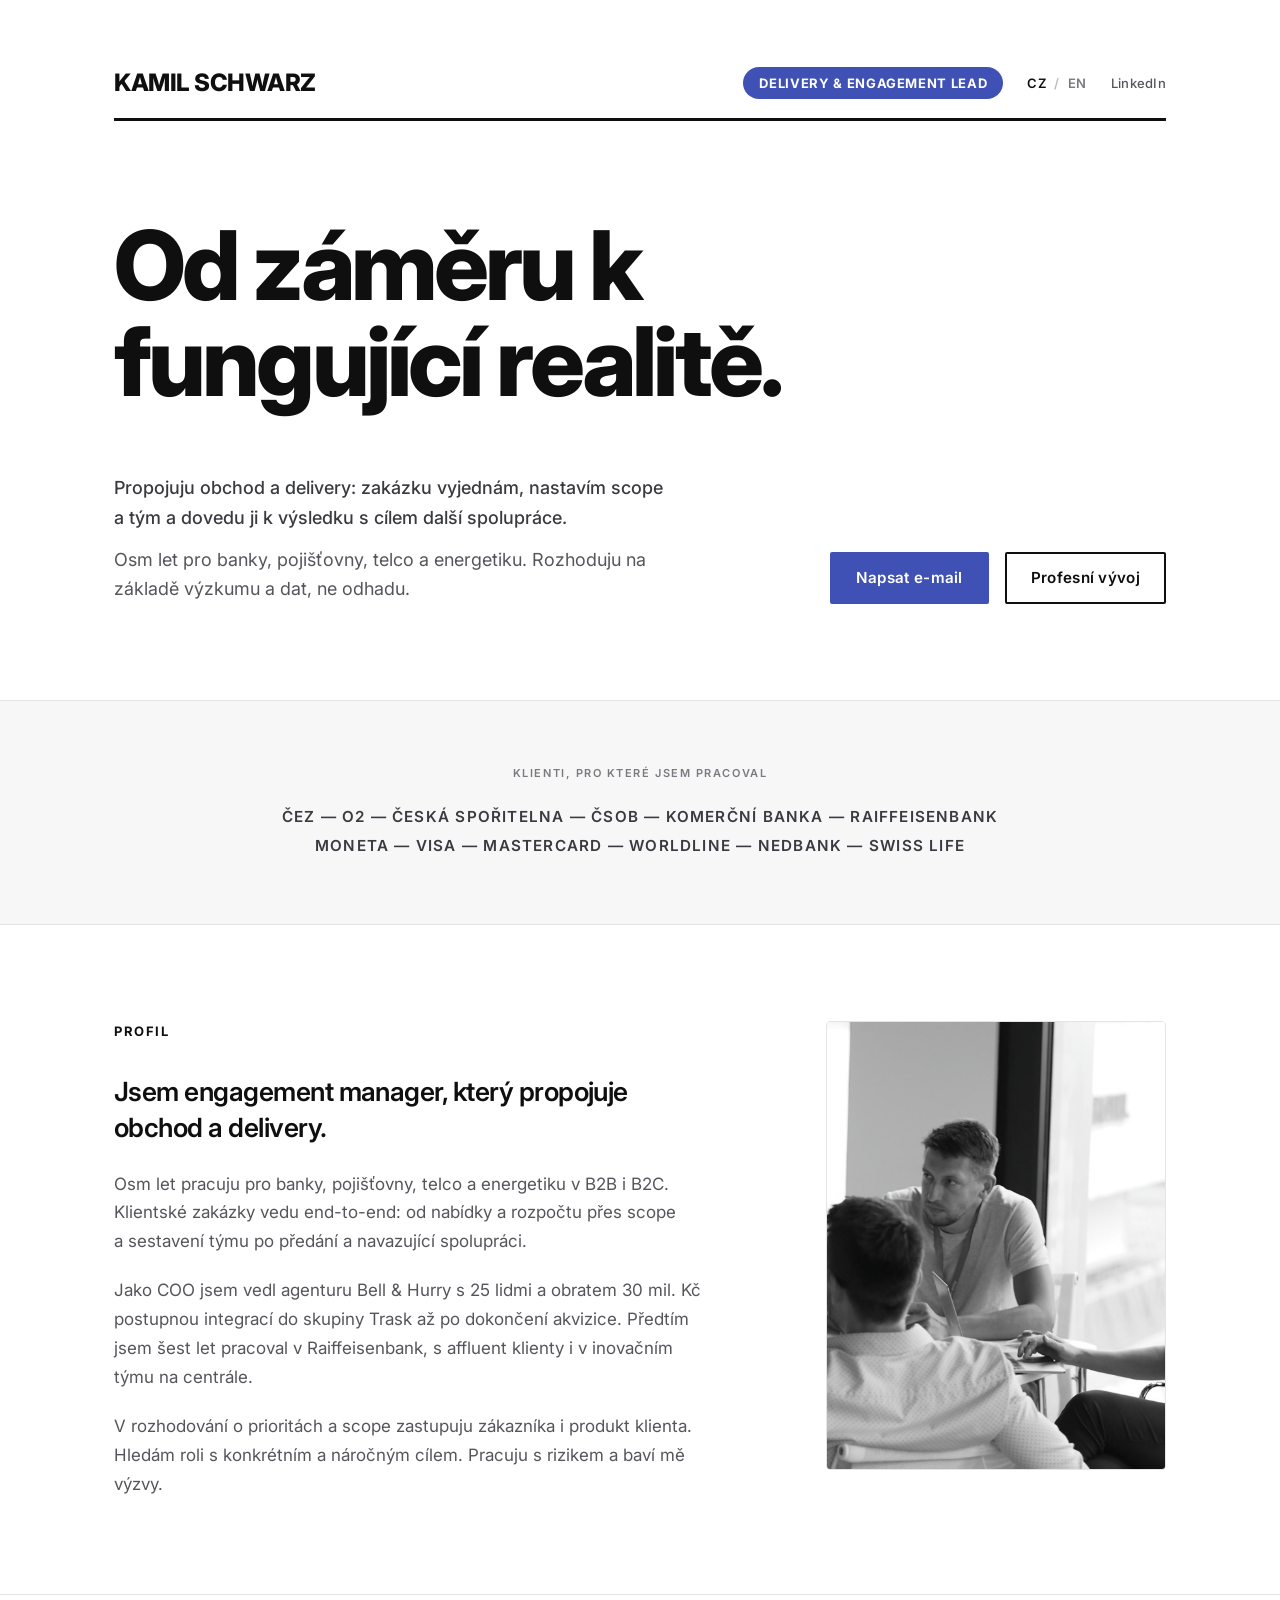
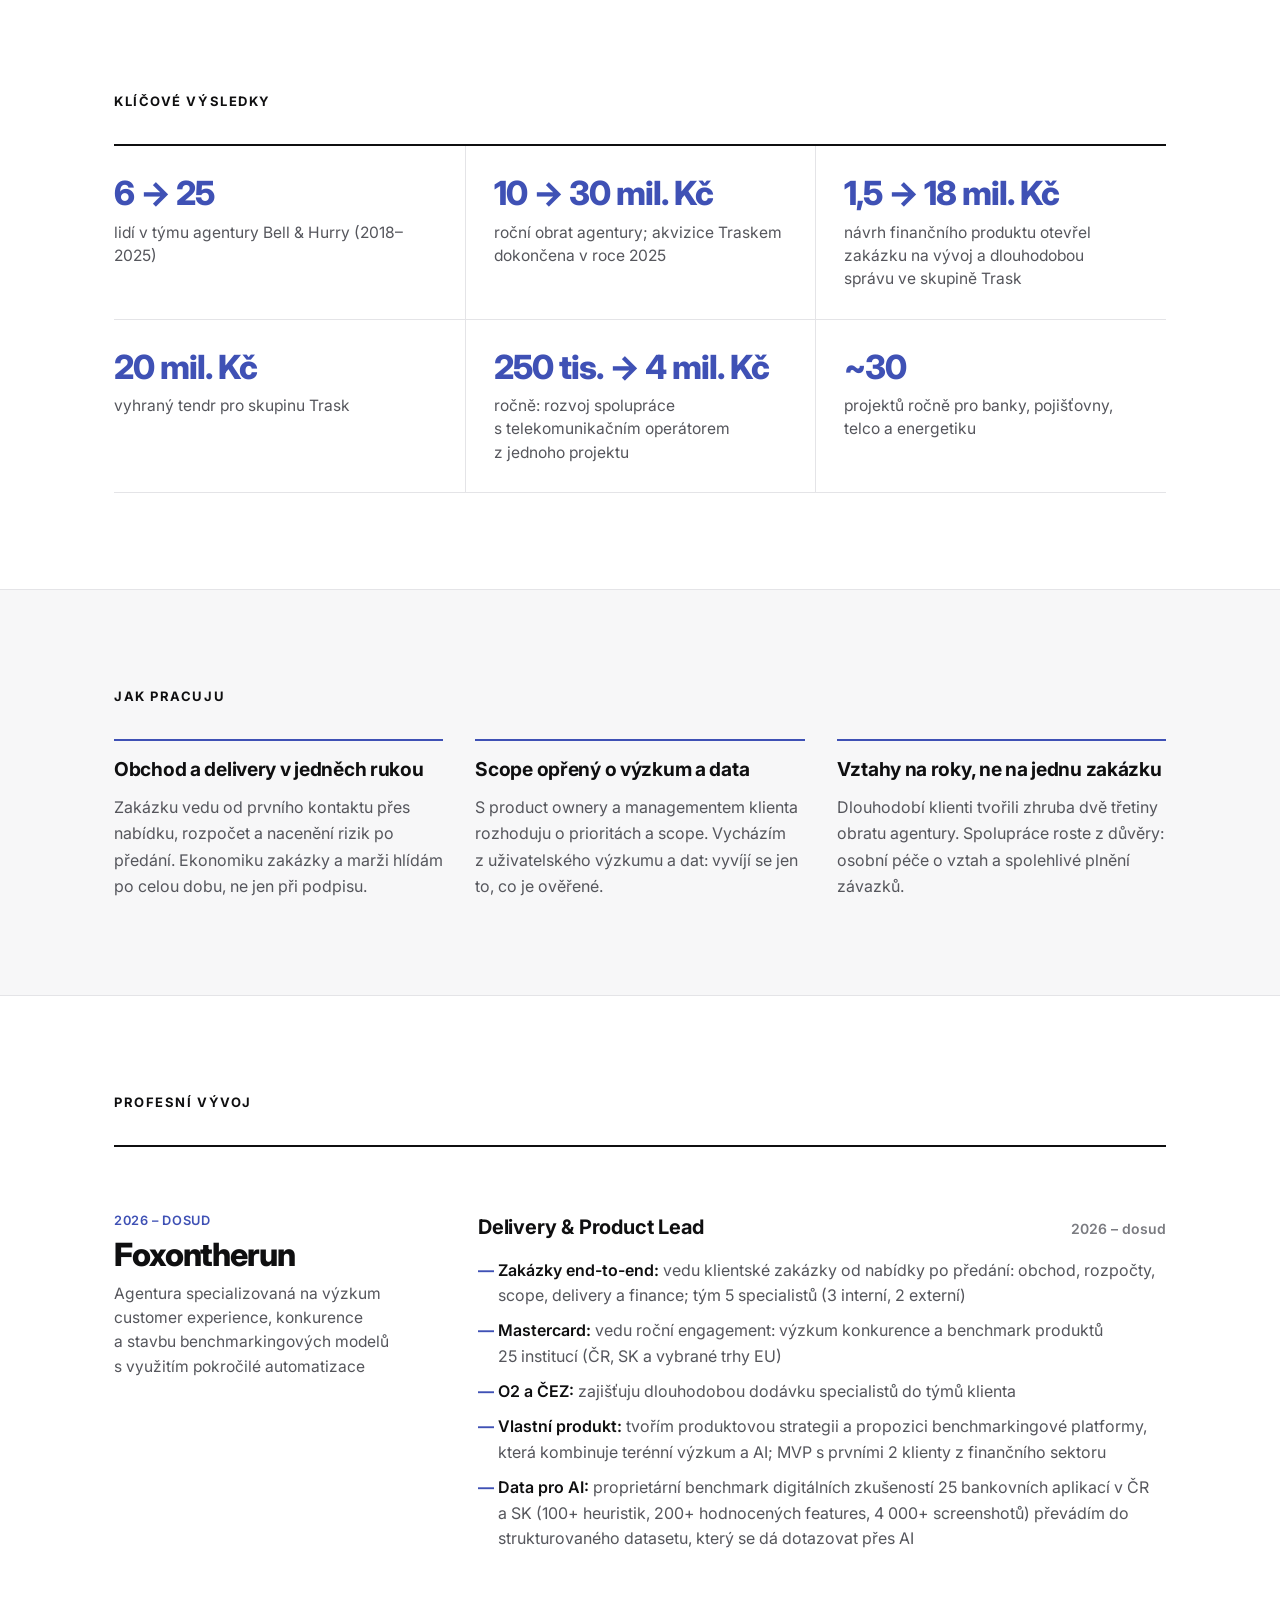
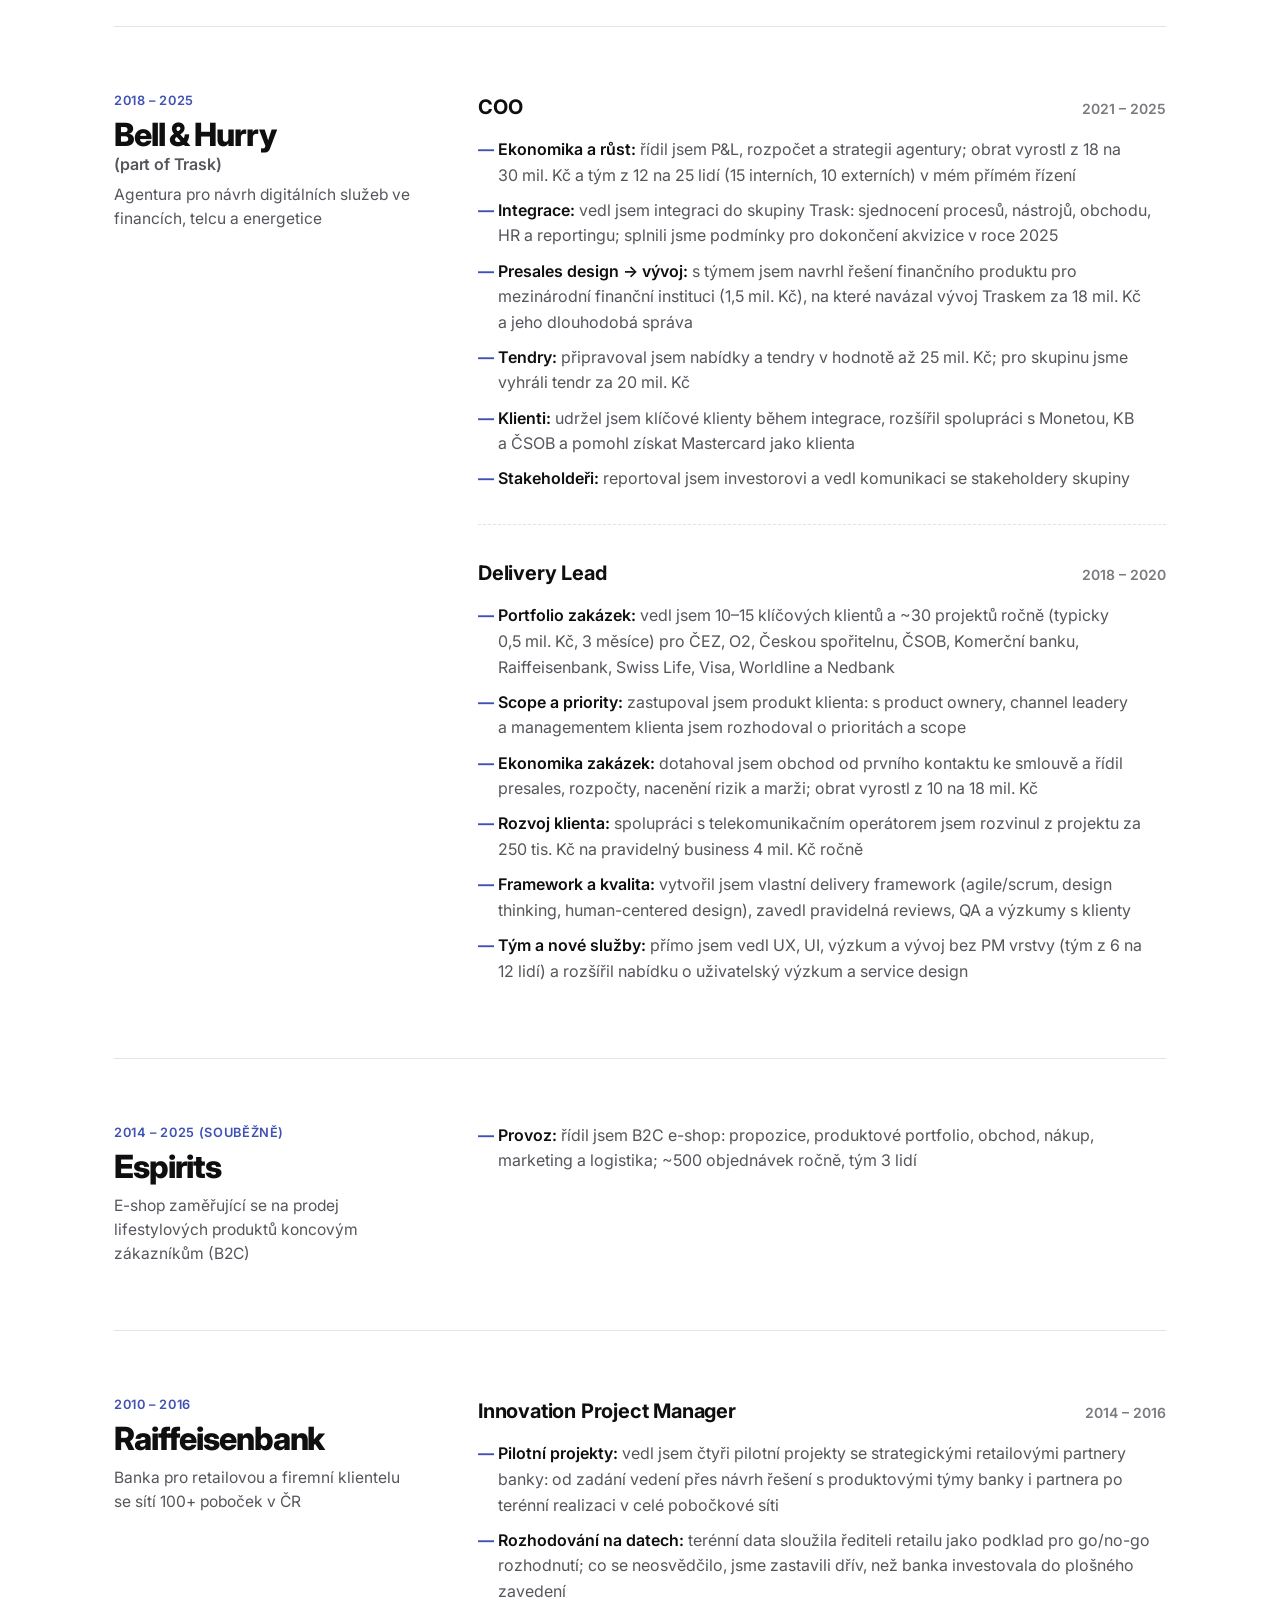
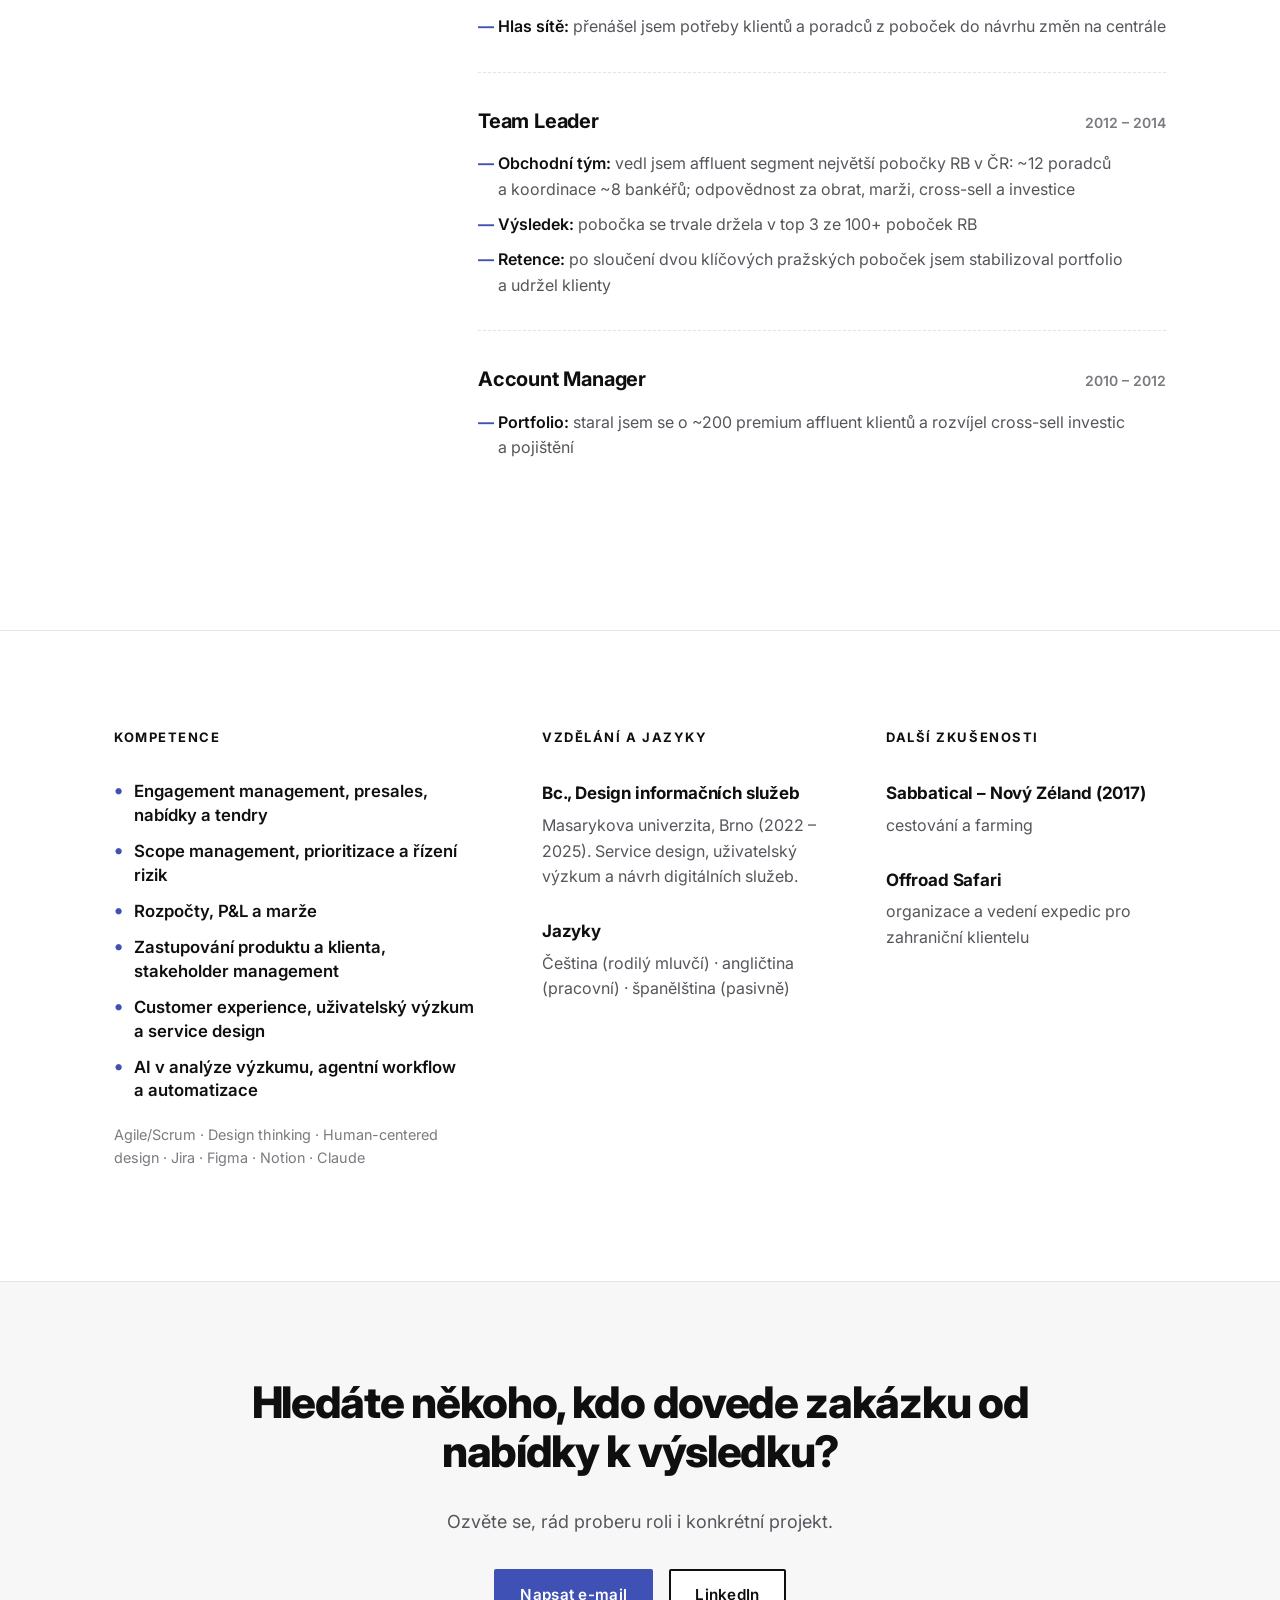
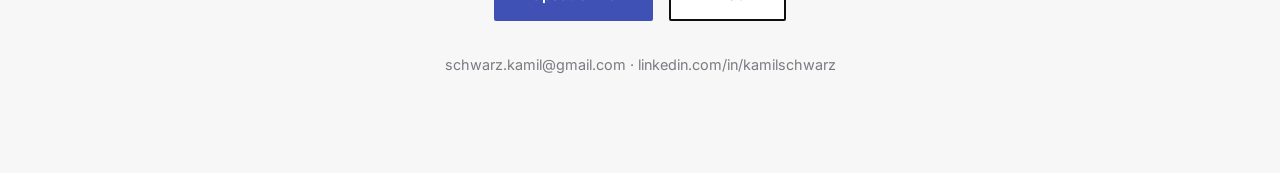
==== commit ff699816: "Add benchmark dataset detail to Foxontherun Co-Authored-By: Claude Opus 5.5 <noreply@anthropic.com> " ====
--- a/index.html
+++ b/index.html
@@ -167,6 +167,7 @@
                                 <li><strong>Mastercard:</strong> vedu roční engagement: výzkum konkurence a&nbsp;benchmark produktů 25&nbsp;institucí (ČR, SK a&nbsp;vybrané trhy EU)</li>
                                 <li><strong>O2 a&nbsp;ČEZ:</strong> zajišťuju dlouhodobou dodávku specialistů do týmů klienta</li>
                                 <li><strong>Vlastní produkt:</strong> tvořím produktovou strategii a&nbsp;propozici benchmarkingové platformy, která kombinuje terénní výzkum a&nbsp;AI; MVP s&nbsp;prvními 2 klienty z&nbsp;finančního sektoru</li>
+                                <li><strong>Data pro AI:</strong> proprietární benchmark digitálních zkušeností 25 bankovních aplikací v&nbsp;ČR a&nbsp;SK (100+ heuristik, 200+ hodnocených features, 4&nbsp;000+ screenshotů) převádím do strukturovaného datasetu, který se dá dotazovat přes AI</li>
                             </ul>
                         </div>
                     </div>
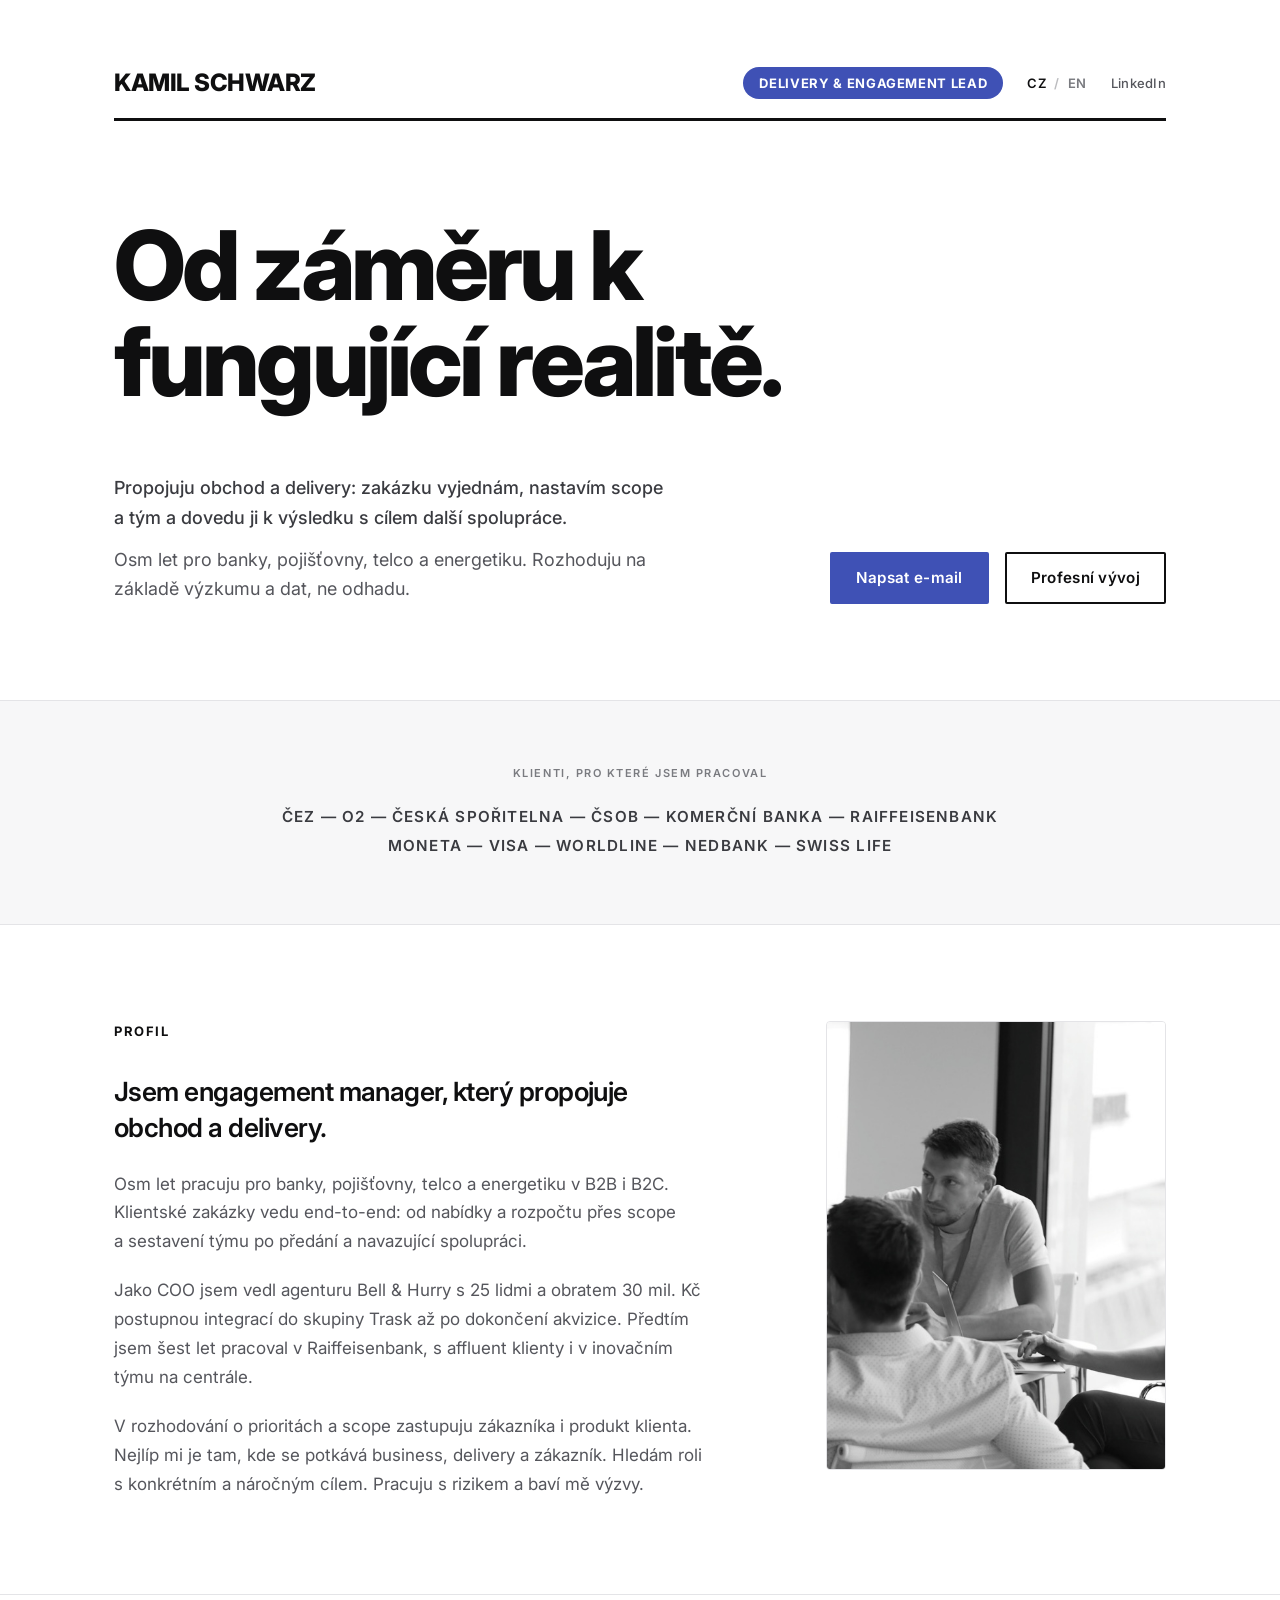
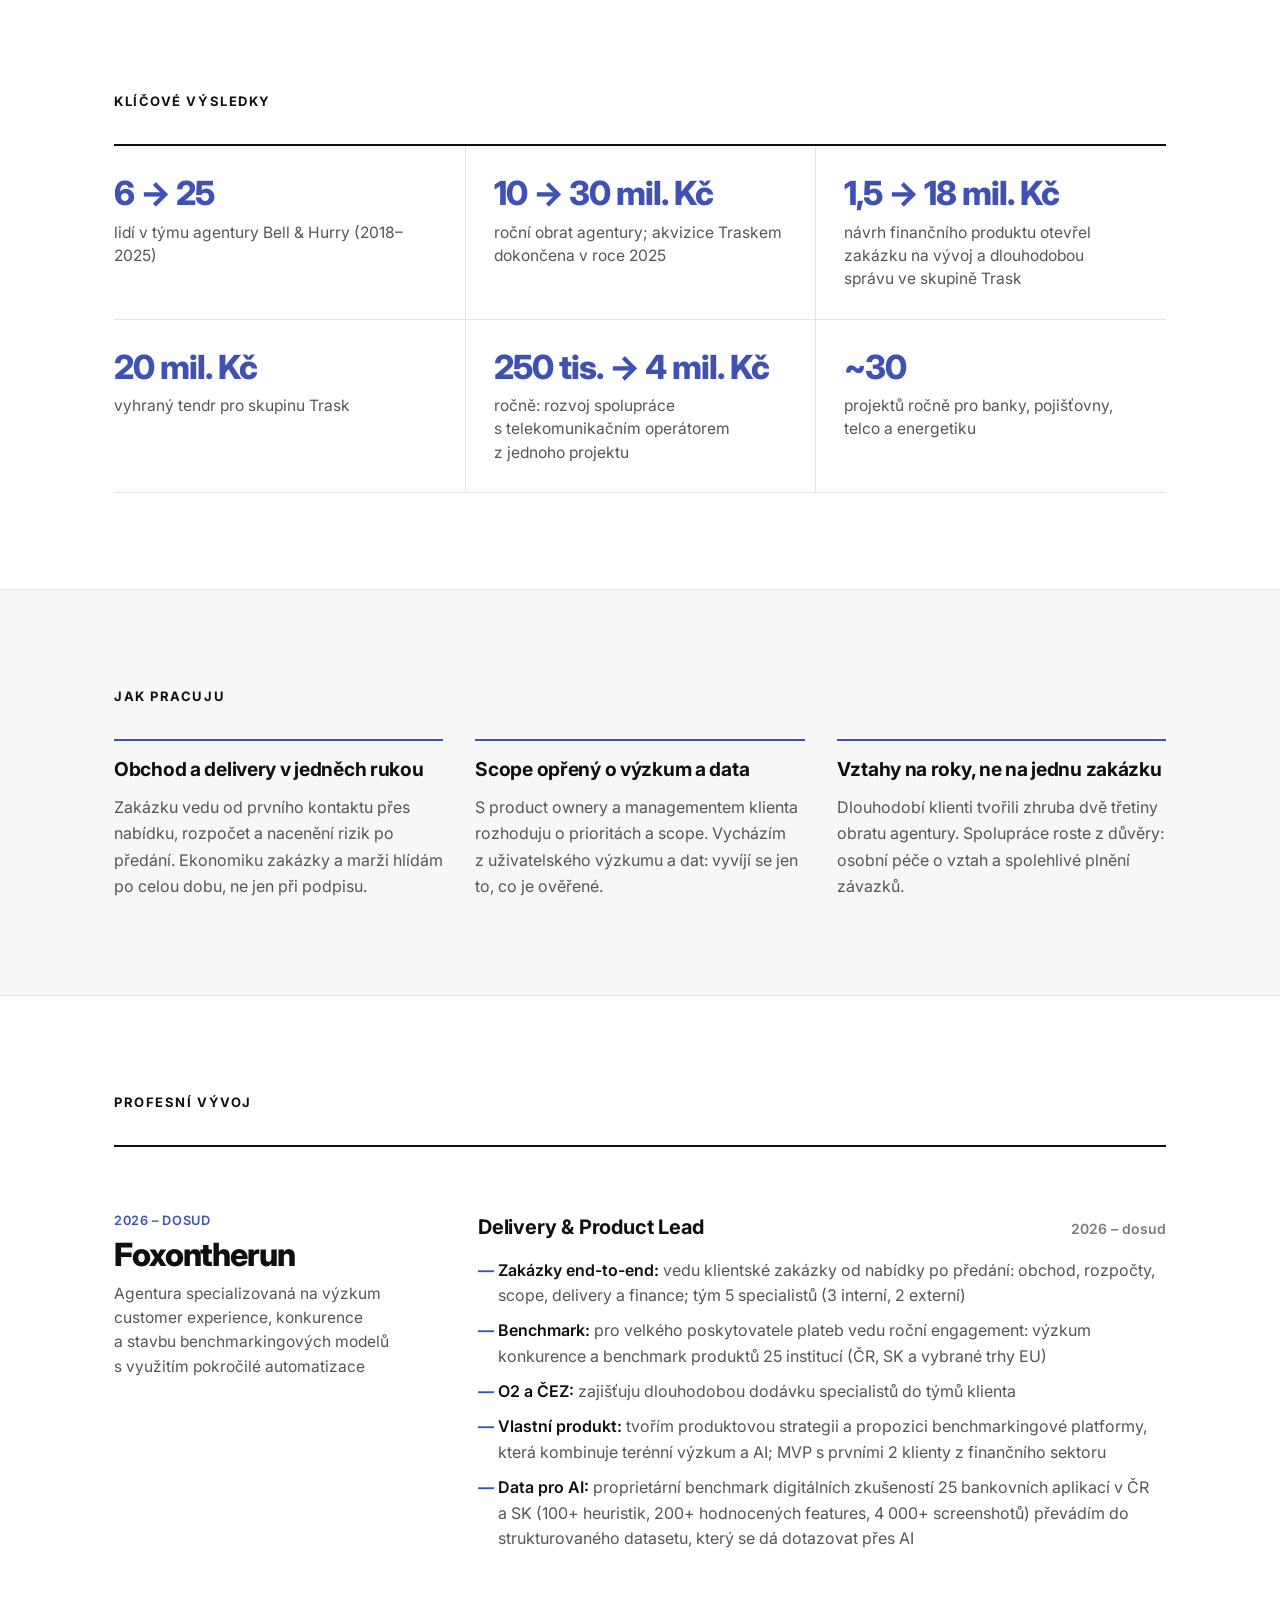
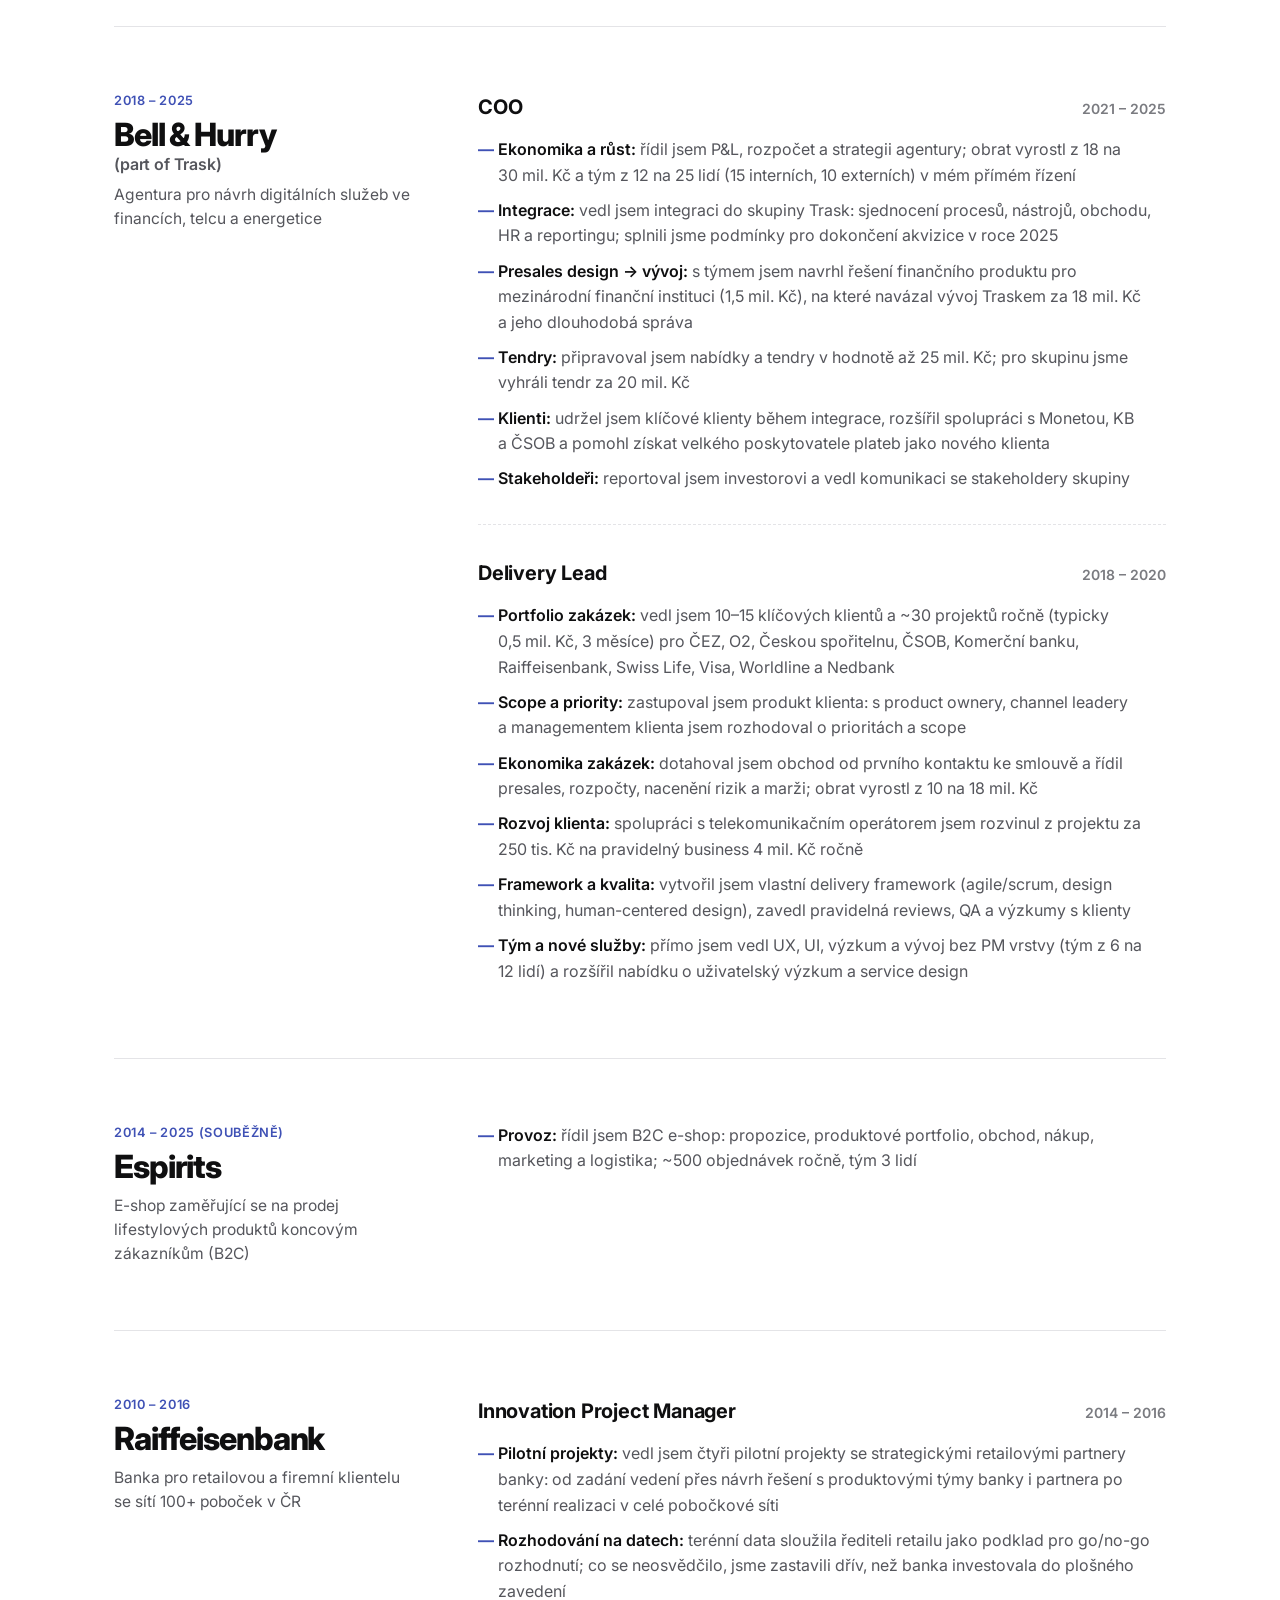
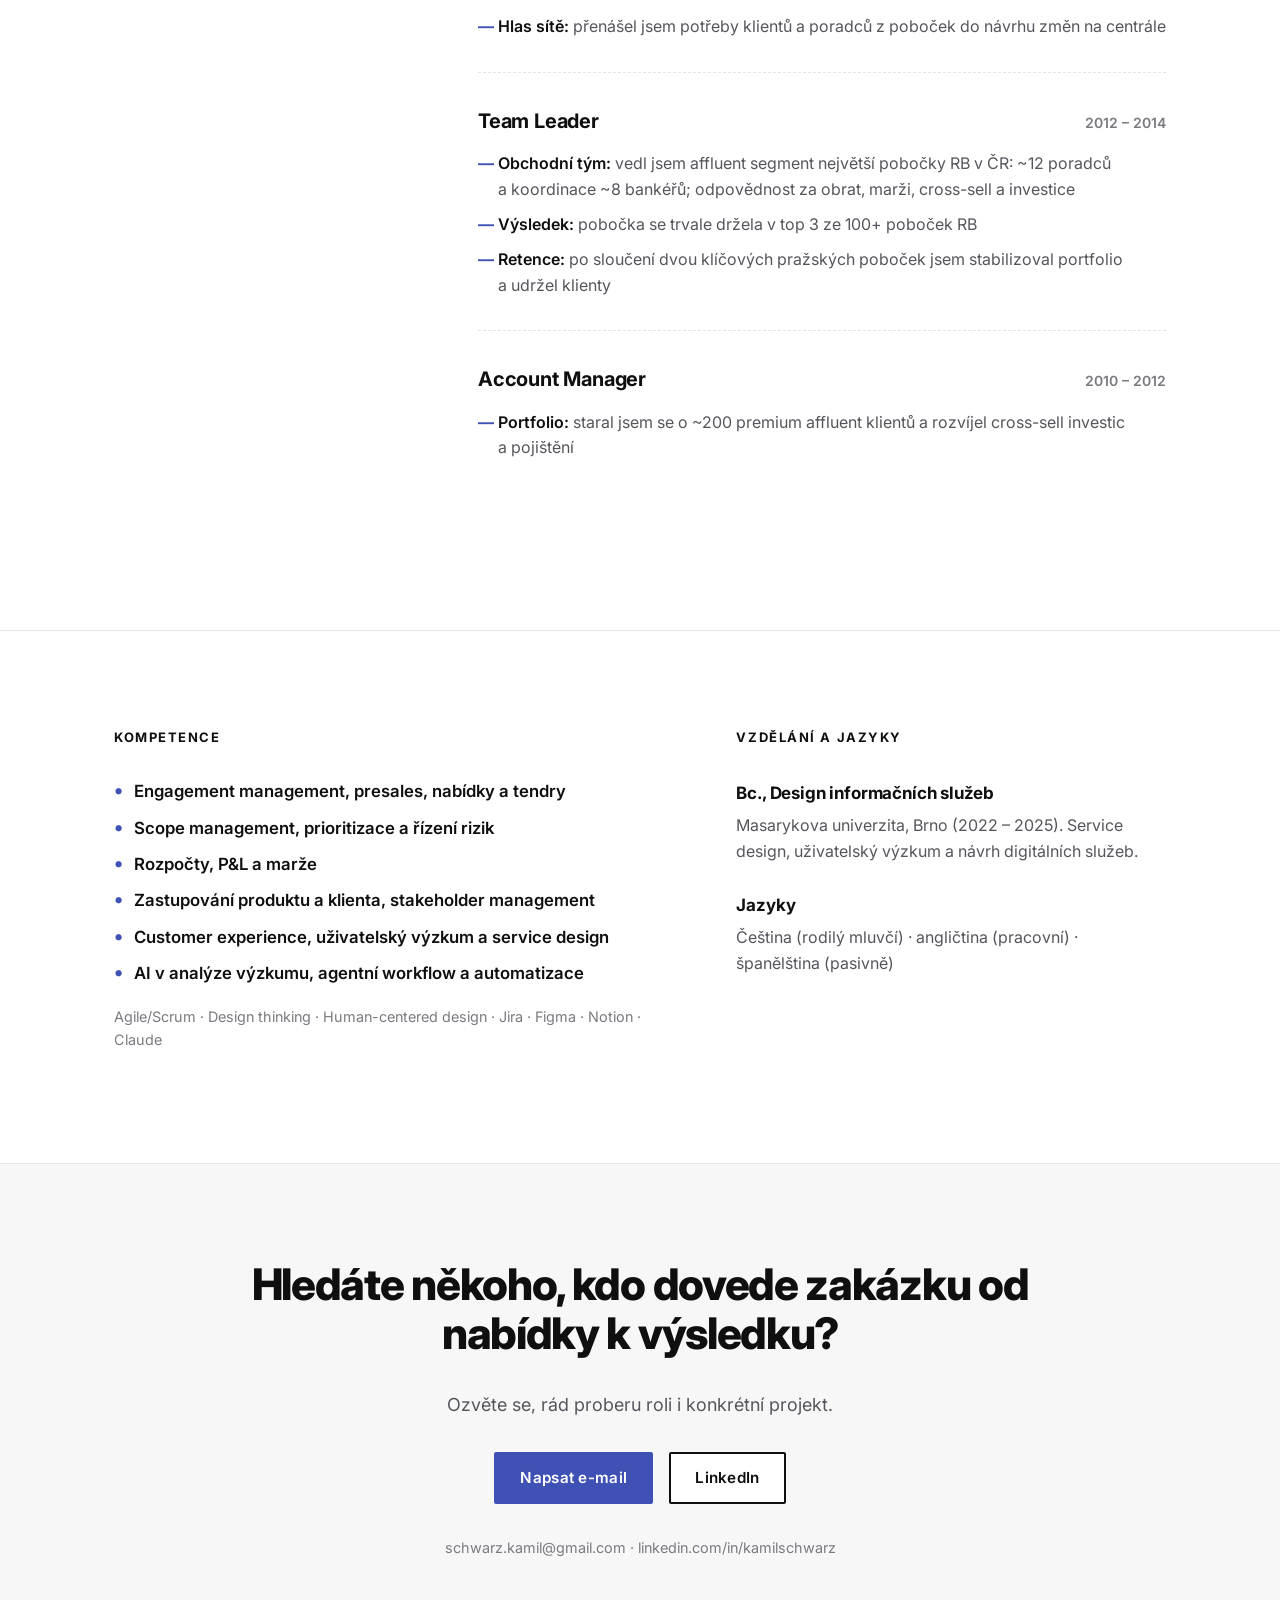
==== commit 7c21c3f9: "Anonymize payments client, drop other-experience section, add working-style line Co-Authored-By: Cla" ====
--- a/index.html
+++ b/index.html
@@ -65,7 +65,7 @@
             <p class="credibility-names">
                 <span class="cred-row">ČEZ — O2 — Česká spořitelna — ČSOB — Komerční banka — Raiffeisenbank</span>
                 <span class="cred-row-sep"> — </span>
-                <span class="cred-row">Moneta — Visa — Mastercard — Worldline — Nedbank — Swiss Life</span>
+                <span class="cred-row">Moneta — Visa — Worldline — Nedbank — Swiss Life</span>
             </p>
         </div>
     </section>
@@ -79,7 +79,7 @@
                     <p>Jsem engagement manager, který propojuje obchod a&nbsp;delivery.</p>
                     <p>Osm let pracuju pro banky, pojišťovny, telco a&nbsp;energetiku v&nbsp;B2B i&nbsp;B2C. Klientské zakázky vedu end-to-end: od nabídky a&nbsp;rozpočtu přes scope a&nbsp;sestavení týmu po předání a&nbsp;navazující spolupráci.</p>
                     <p>Jako COO jsem vedl agenturu Bell &amp; Hurry s&nbsp;25 lidmi a&nbsp;obratem 30&nbsp;mil.&nbsp;Kč postupnou integrací do skupiny Trask až po dokončení akvizice. Předtím jsem šest let pracoval v&nbsp;Raiffeisenbank, s&nbsp;affluent klienty i&nbsp;v&nbsp;inovačním týmu na centrále.</p>
-                    <p>V rozhodování o&nbsp;prioritách a&nbsp;scope zastupuju zákazníka i&nbsp;produkt klienta. Hledám roli s&nbsp;konkrétním a&nbsp;náročným cílem. Pracuju s&nbsp;rizikem a&nbsp;baví mě výzvy.</p>
+                    <p>V rozhodování o&nbsp;prioritách a&nbsp;scope zastupuju zákazníka i&nbsp;produkt klienta. Nejlíp mi je tam, kde se potkává business, delivery a&nbsp;zákazník. Hledám roli s&nbsp;konkrétním a&nbsp;náročným cílem. Pracuju s&nbsp;rizikem a&nbsp;baví mě výzvy.</p>
                 </div>
             </div>
             <div class="about-photo">
@@ -164,7 +164,7 @@
                             </div>
                             <ul class="role-list">
                                 <li><strong>Zakázky end-to-end:</strong> vedu klientské zakázky od nabídky po předání: obchod, rozpočty, scope, delivery a&nbsp;finance; tým 5&nbsp;specialistů (3 interní, 2 externí)</li>
-                                <li><strong>Mastercard:</strong> vedu roční engagement: výzkum konkurence a&nbsp;benchmark produktů 25&nbsp;institucí (ČR, SK a&nbsp;vybrané trhy EU)</li>
+                                <li><strong>Benchmark:</strong> pro velkého poskytovatele plateb vedu roční engagement: výzkum konkurence a&nbsp;benchmark produktů 25&nbsp;institucí (ČR, SK a&nbsp;vybrané trhy EU)</li>
                                 <li><strong>O2 a&nbsp;ČEZ:</strong> zajišťuju dlouhodobou dodávku specialistů do týmů klienta</li>
                                 <li><strong>Vlastní produkt:</strong> tvořím produktovou strategii a&nbsp;propozici benchmarkingové platformy, která kombinuje terénní výzkum a&nbsp;AI; MVP s&nbsp;prvními 2 klienty z&nbsp;finančního sektoru</li>
                                 <li><strong>Data pro AI:</strong> proprietární benchmark digitálních zkušeností 25 bankovních aplikací v&nbsp;ČR a&nbsp;SK (100+ heuristik, 200+ hodnocených features, 4&nbsp;000+ screenshotů) převádím do strukturovaného datasetu, který se dá dotazovat přes AI</li>
@@ -191,7 +191,7 @@
                                 <li><strong>Integrace:</strong> vedl jsem integraci do skupiny Trask: sjednocení procesů, nástrojů, obchodu, HR a&nbsp;reportingu; splnili jsme podmínky pro dokončení akvizice v&nbsp;roce 2025</li>
                                 <li><strong>Presales design&nbsp;→ vývoj:</strong> s&nbsp;týmem jsem navrhl řešení finančního produktu pro mezinárodní finanční instituci (1,5&nbsp;mil.&nbsp;Kč), na které navázal vývoj Traskem za 18&nbsp;mil.&nbsp;Kč a&nbsp;jeho dlouhodobá správa</li>
                                 <li><strong>Tendry:</strong> připravoval jsem nabídky a&nbsp;tendry v&nbsp;hodnotě až 25&nbsp;mil.&nbsp;Kč; pro skupinu jsme vyhráli tendr za 20&nbsp;mil.&nbsp;Kč</li>
-                                <li><strong>Klienti:</strong> udržel jsem klíčové klienty během integrace, rozšířil spolupráci s&nbsp;Monetou, KB a&nbsp;ČSOB a&nbsp;pomohl získat Mastercard jako klienta</li>
+                                <li><strong>Klienti:</strong> udržel jsem klíčové klienty během integrace, rozšířil spolupráci s&nbsp;Monetou, KB a&nbsp;ČSOB a&nbsp;pomohl získat velkého poskytovatele plateb jako nového klienta</li>
                                 <li><strong>Stakeholdeři:</strong> reportoval jsem investorovi a&nbsp;vedl komunikaci se stakeholdery skupiny</li>
                             </ul>
                         </div>
@@ -301,18 +301,6 @@
                     <p class="role-description">Čeština (rodilý mluvčí) · angličtina (pracovní) · španělština (pasivně)</p>
                 </div>
             </div>
-
-            <div class="cap-group page-break-avoid">
-                <h2 class="section-title">Další zkušenosti</h2>
-                <div class="exp-item">
-                    <h4 class="role-title-small">Sabbatical – Nový Zéland (2017)</h4>
-                    <p class="role-description">cestování a&nbsp;farming</p>
-                </div>
-                <div class="exp-item">
-                    <h4 class="role-title-small">Offroad Safari</h4>
-                    <p class="role-description">organizace a&nbsp;vedení expedic pro zahraniční klientelu</p>
-                </div>
-            </div>
         </div>
     </section>
 
--- a/style.css
+++ b/style.css
@@ -478,7 +478,7 @@
 
 .skills-grid {
     display: grid;
-    grid-template-columns: 1.3fr 1fr 1fr;
+    grid-template-columns: 1.3fr 1fr;
     gap: var(--space-lg);
 }
 
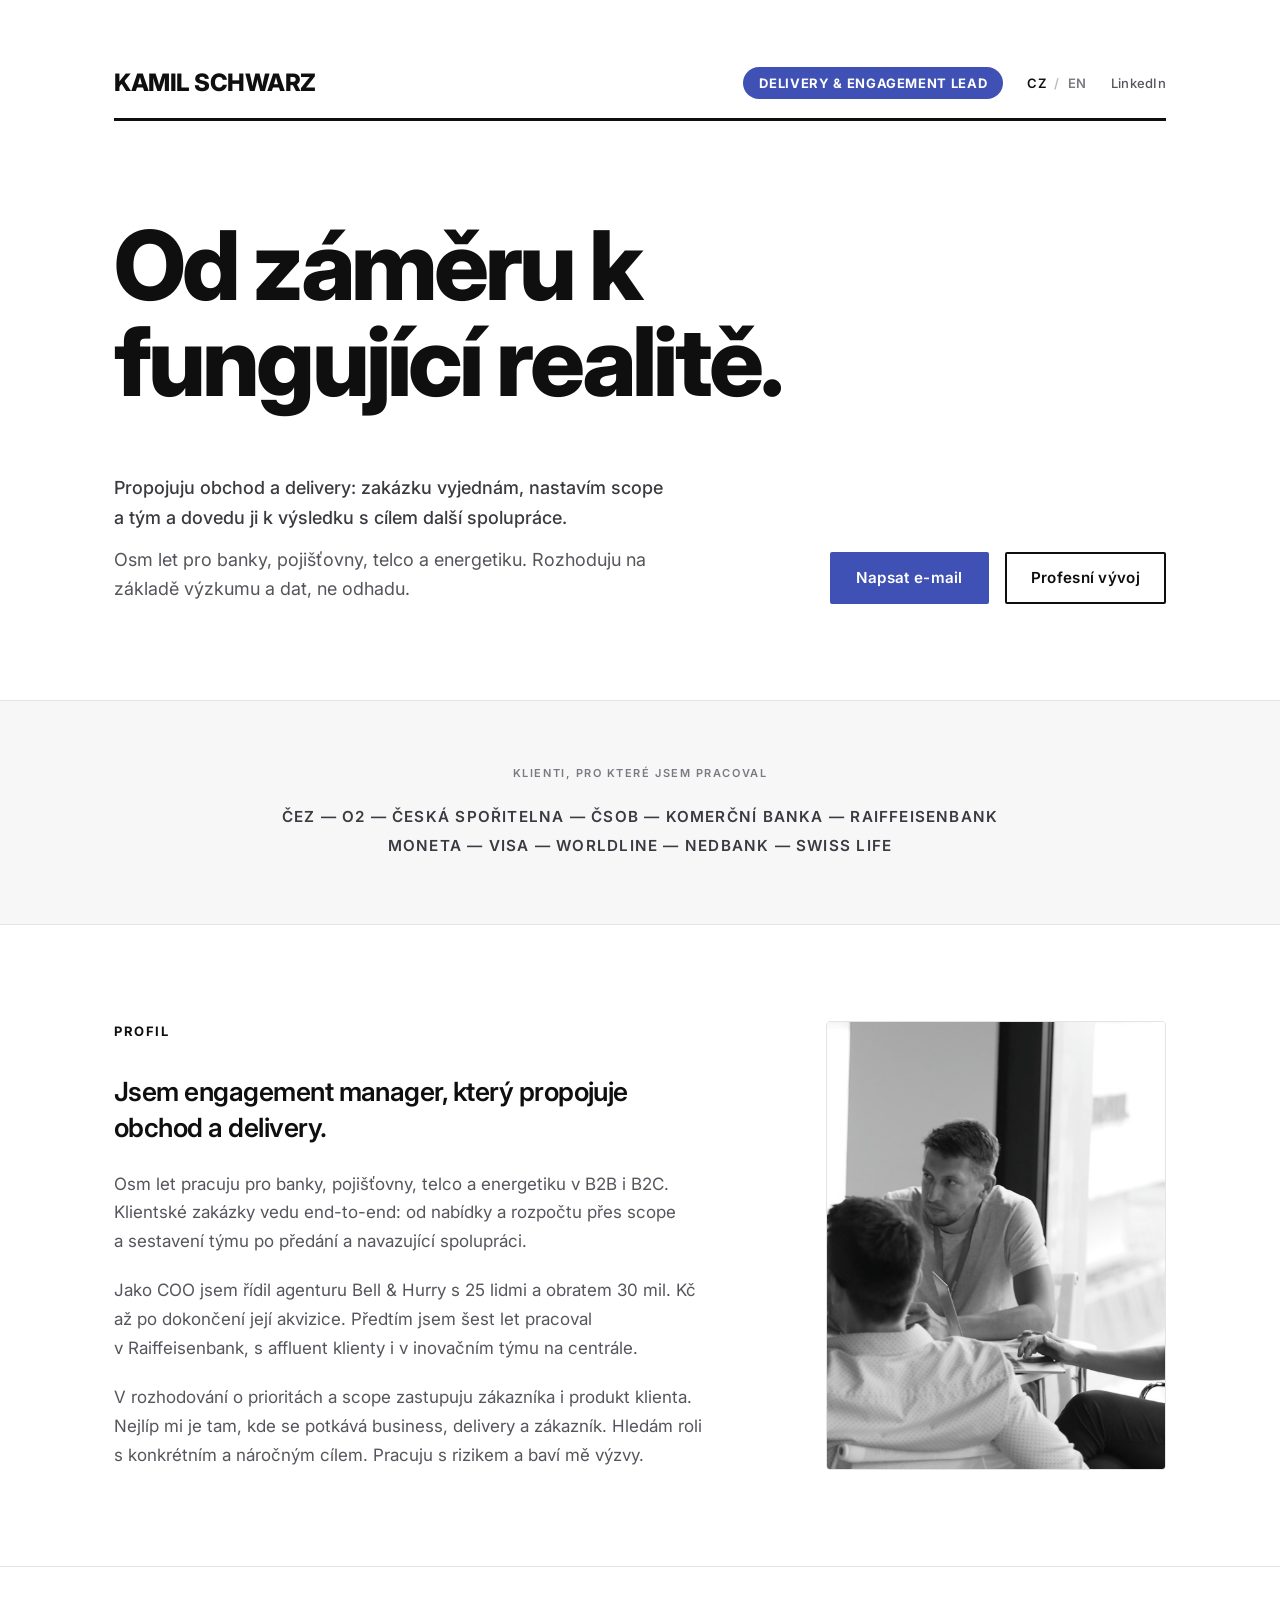
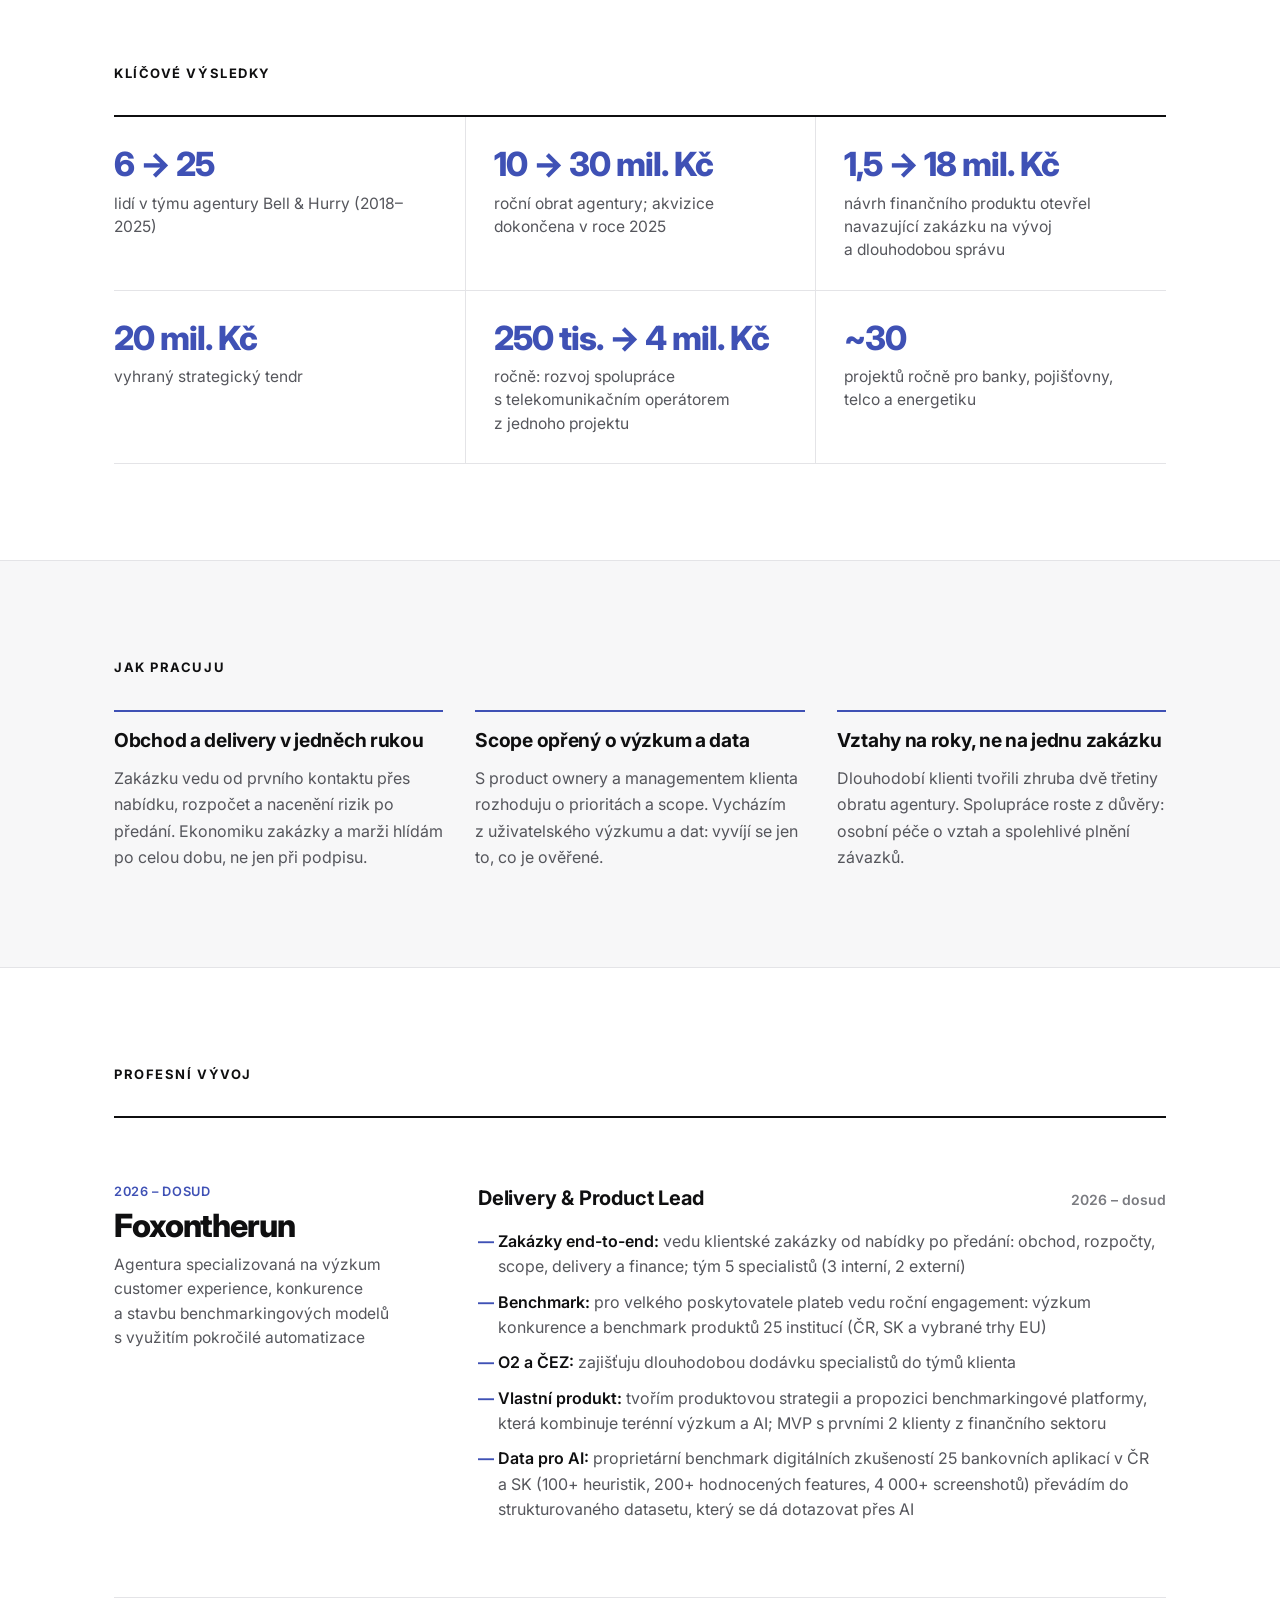
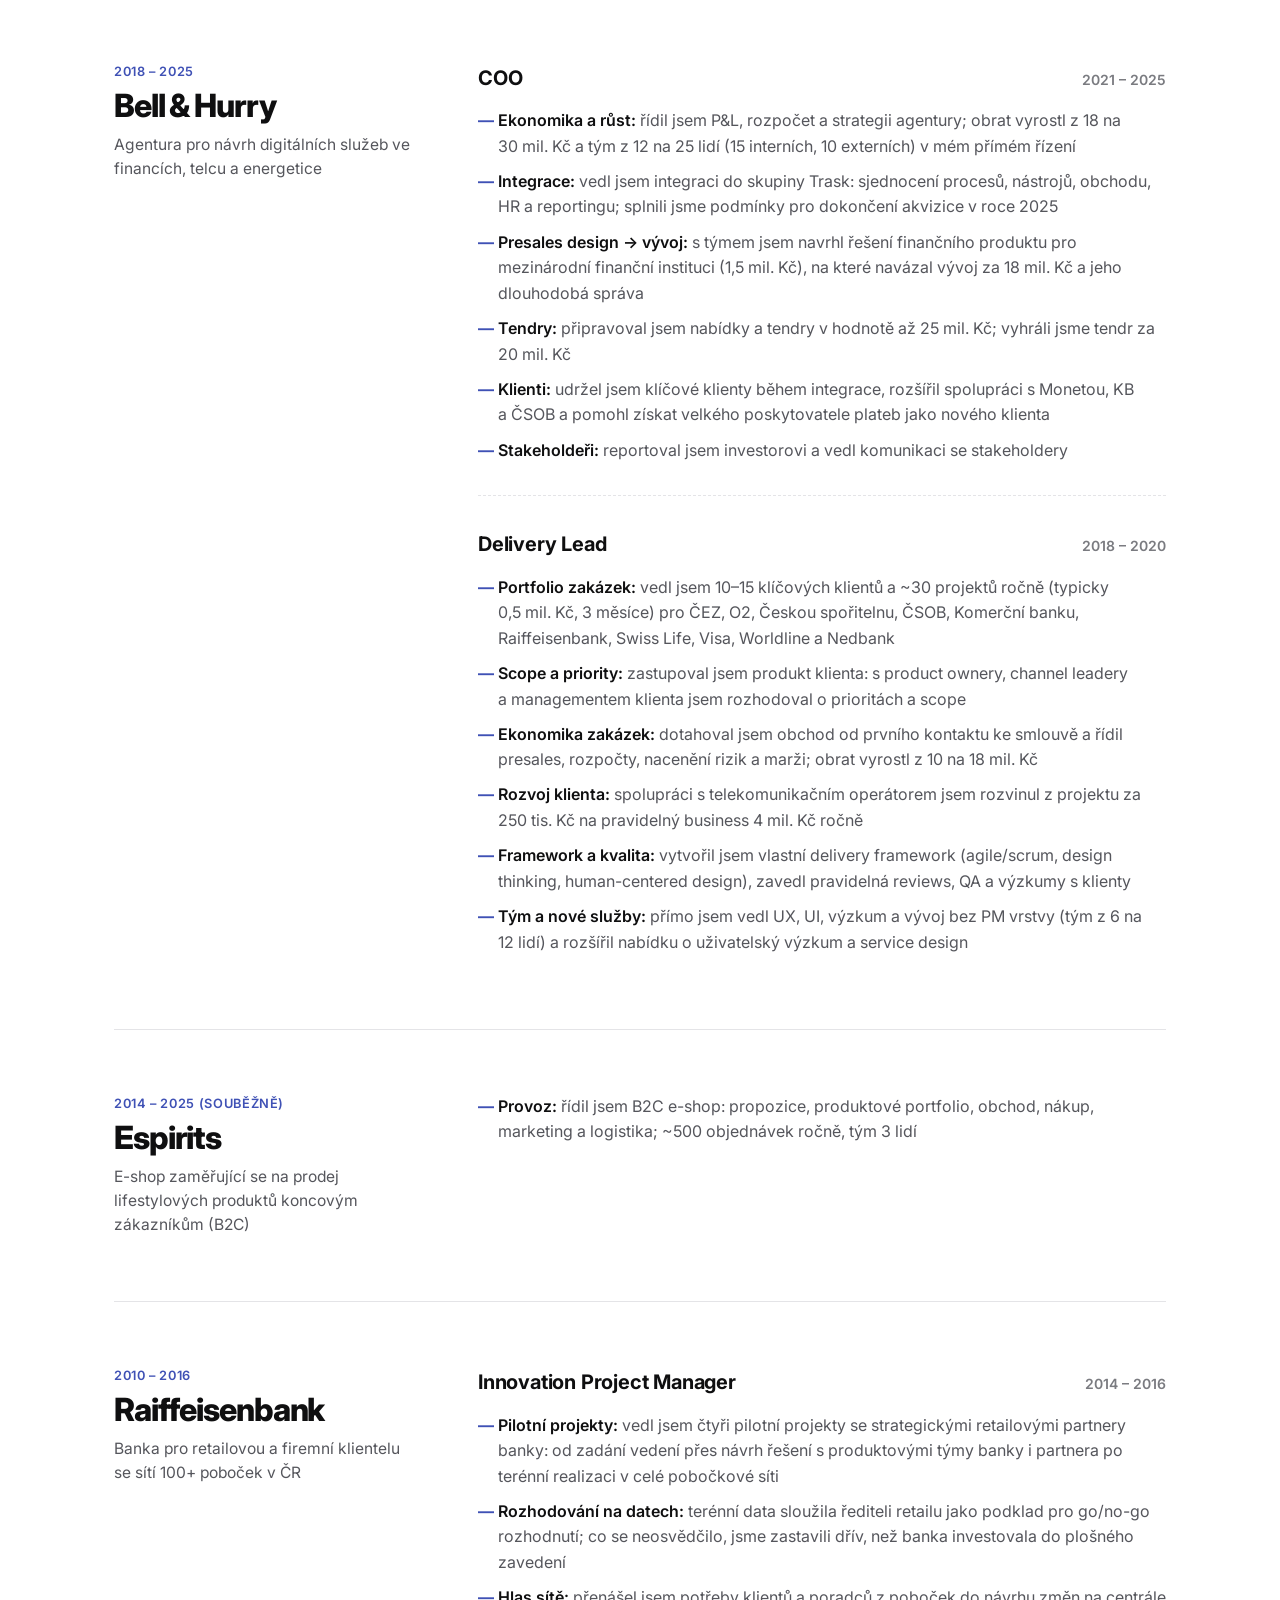
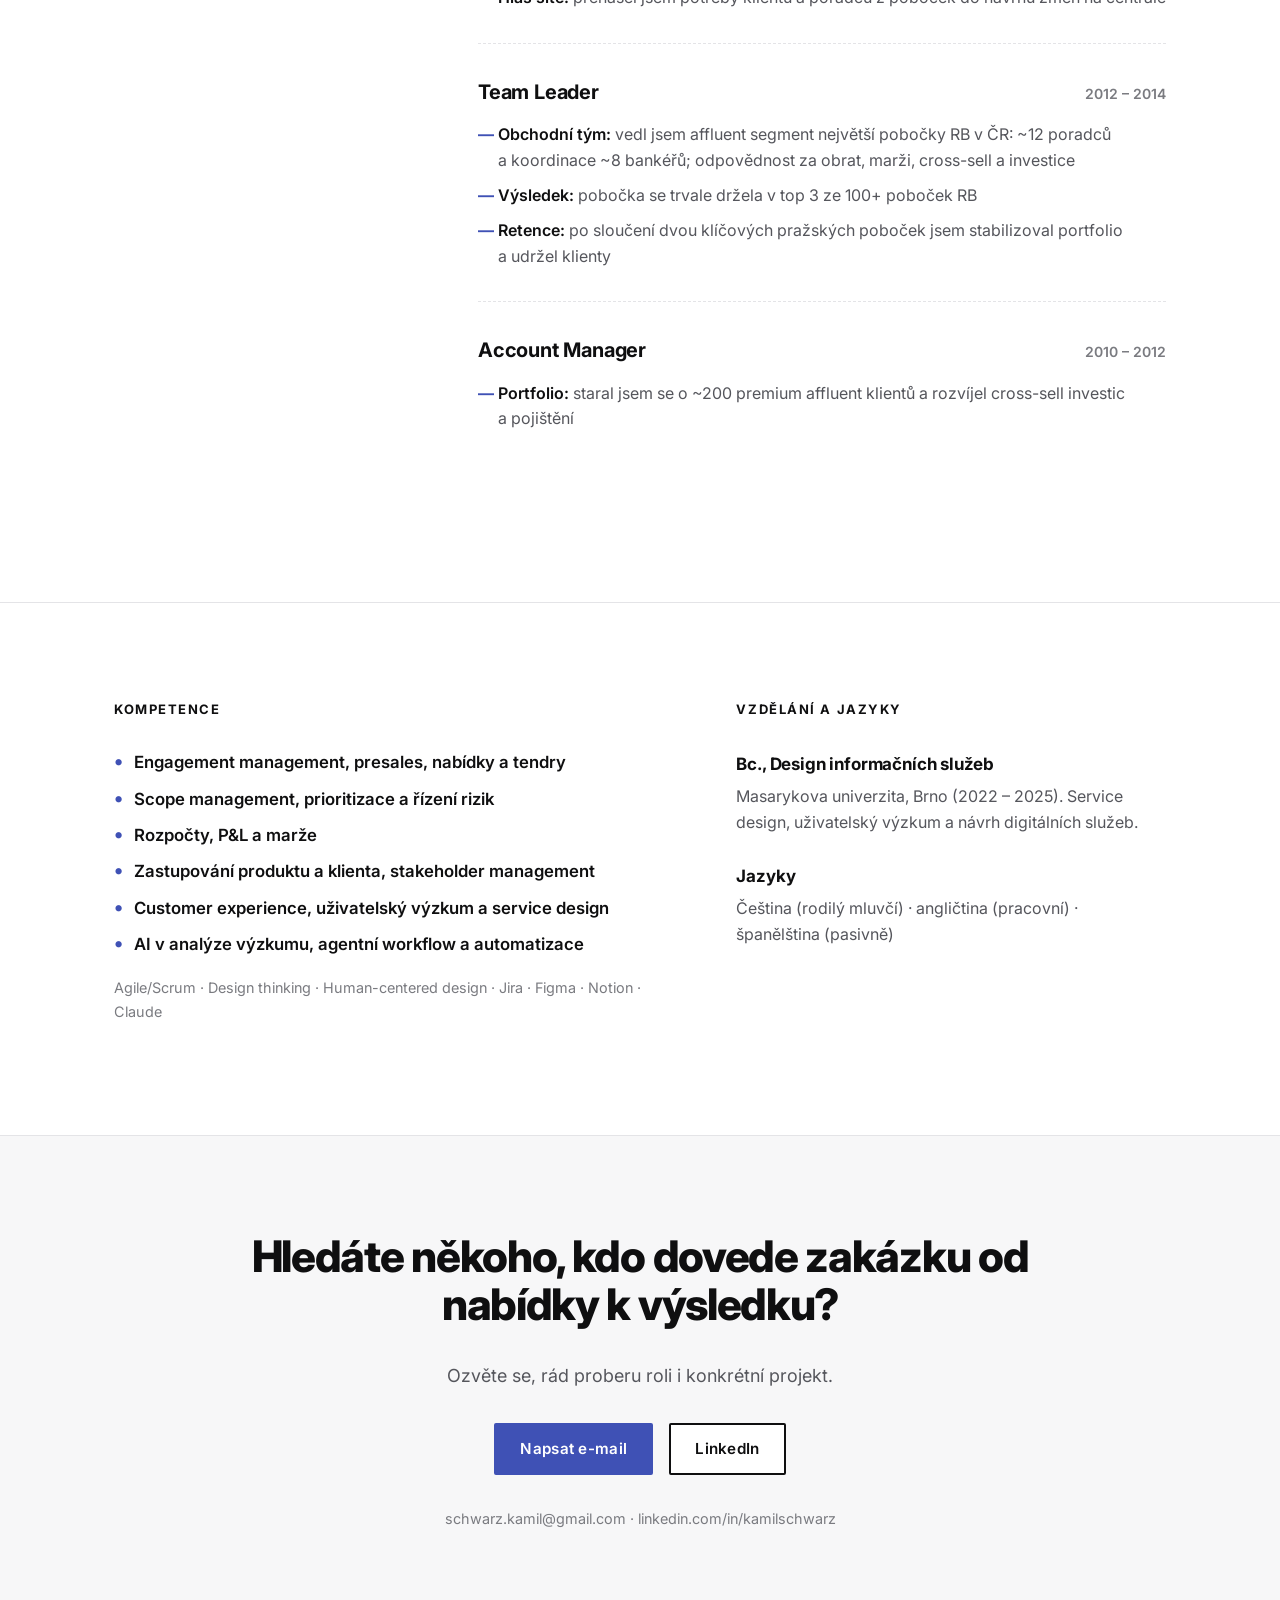
==== commit 155adb41: "Minimize Trask mentions on the site Co-Authored-By: Claude Opus 5.5 <noreply@anthropic.com> Claude-S" ====
--- a/index.html
+++ b/index.html
@@ -78,7 +78,7 @@
                 <div class="text-block-large">
                     <p>Jsem engagement manager, který propojuje obchod a&nbsp;delivery.</p>
                     <p>Osm let pracuju pro banky, pojišťovny, telco a&nbsp;energetiku v&nbsp;B2B i&nbsp;B2C. Klientské zakázky vedu end-to-end: od nabídky a&nbsp;rozpočtu přes scope a&nbsp;sestavení týmu po předání a&nbsp;navazující spolupráci.</p>
-                    <p>Jako COO jsem vedl agenturu Bell &amp; Hurry s&nbsp;25 lidmi a&nbsp;obratem 30&nbsp;mil.&nbsp;Kč postupnou integrací do skupiny Trask až po dokončení akvizice. Předtím jsem šest let pracoval v&nbsp;Raiffeisenbank, s&nbsp;affluent klienty i&nbsp;v&nbsp;inovačním týmu na centrále.</p>
+                    <p>Jako COO jsem řídil agenturu Bell &amp; Hurry s&nbsp;25 lidmi a&nbsp;obratem 30&nbsp;mil.&nbsp;Kč až po dokončení její akvizice. Předtím jsem šest let pracoval v&nbsp;Raiffeisenbank, s&nbsp;affluent klienty i&nbsp;v&nbsp;inovačním týmu na centrále.</p>
                     <p>V rozhodování o&nbsp;prioritách a&nbsp;scope zastupuju zákazníka i&nbsp;produkt klienta. Nejlíp mi je tam, kde se potkává business, delivery a&nbsp;zákazník. Hledám roli s&nbsp;konkrétním a&nbsp;náročným cílem. Pracuju s&nbsp;rizikem a&nbsp;baví mě výzvy.</p>
                 </div>
             </div>
@@ -99,15 +99,15 @@
                 </div>
                 <div class="result">
                     <p class="result-number">10&nbsp;→ 30&nbsp;mil.&nbsp;Kč</p>
-                    <p class="result-label">roční obrat agentury; akvizice Traskem dokončena v&nbsp;roce 2025</p>
+                    <p class="result-label">roční obrat agentury; akvizice dokončena v&nbsp;roce 2025</p>
                 </div>
                 <div class="result">
                     <p class="result-number">1,5&nbsp;→ 18&nbsp;mil.&nbsp;Kč</p>
-                    <p class="result-label">návrh finančního produktu otevřel zakázku na vývoj a&nbsp;dlouhodobou správu ve skupině Trask</p>
+                    <p class="result-label">návrh finančního produktu otevřel navazující zakázku na vývoj a&nbsp;dlouhodobou správu</p>
                 </div>
                 <div class="result">
                     <p class="result-number">20&nbsp;mil.&nbsp;Kč</p>
-                    <p class="result-label">vyhraný tendr pro skupinu Trask</p>
+                    <p class="result-label">vyhraný strategický tendr</p>
                 </div>
                 <div class="result">
                     <p class="result-number">250&nbsp;tis.&nbsp;→ 4&nbsp;mil.&nbsp;Kč</p>
@@ -177,7 +177,7 @@
                 <div class="career-block">
                     <div class="career-meta">
                         <span class="career-year">2018 – 2025</span>
-                        <h3 class="career-topic">Bell &amp; Hurry <span class="topic-note">(part of Trask)</span></h3>
+                        <h3 class="career-topic">Bell &amp; Hurry</h3>
                         <p class="career-sublabel">Agentura pro návrh digitálních služeb ve financích, telcu a&nbsp;energetice</p>
                     </div>
                     <div class="career-content">
@@ -189,10 +189,10 @@
                             <ul class="role-list">
                                 <li><strong>Ekonomika a&nbsp;růst:</strong> řídil jsem P&amp;L, rozpočet a&nbsp;strategii agentury; obrat vyrostl z&nbsp;18 na 30&nbsp;mil.&nbsp;Kč a&nbsp;tým z&nbsp;12 na 25&nbsp;lidí (15 interních, 10 externích) v&nbsp;mém přímém řízení</li>
                                 <li><strong>Integrace:</strong> vedl jsem integraci do skupiny Trask: sjednocení procesů, nástrojů, obchodu, HR a&nbsp;reportingu; splnili jsme podmínky pro dokončení akvizice v&nbsp;roce 2025</li>
-                                <li><strong>Presales design&nbsp;→ vývoj:</strong> s&nbsp;týmem jsem navrhl řešení finančního produktu pro mezinárodní finanční instituci (1,5&nbsp;mil.&nbsp;Kč), na které navázal vývoj Traskem za 18&nbsp;mil.&nbsp;Kč a&nbsp;jeho dlouhodobá správa</li>
-                                <li><strong>Tendry:</strong> připravoval jsem nabídky a&nbsp;tendry v&nbsp;hodnotě až 25&nbsp;mil.&nbsp;Kč; pro skupinu jsme vyhráli tendr za 20&nbsp;mil.&nbsp;Kč</li>
+                                <li><strong>Presales design&nbsp;→ vývoj:</strong> s&nbsp;týmem jsem navrhl řešení finančního produktu pro mezinárodní finanční instituci (1,5&nbsp;mil.&nbsp;Kč), na které navázal vývoj za 18&nbsp;mil.&nbsp;Kč a&nbsp;jeho dlouhodobá správa</li>
+                                <li><strong>Tendry:</strong> připravoval jsem nabídky a&nbsp;tendry v&nbsp;hodnotě až 25&nbsp;mil.&nbsp;Kč; vyhráli jsme tendr za 20&nbsp;mil.&nbsp;Kč</li>
                                 <li><strong>Klienti:</strong> udržel jsem klíčové klienty během integrace, rozšířil spolupráci s&nbsp;Monetou, KB a&nbsp;ČSOB a&nbsp;pomohl získat velkého poskytovatele plateb jako nového klienta</li>
-                                <li><strong>Stakeholdeři:</strong> reportoval jsem investorovi a&nbsp;vedl komunikaci se stakeholdery skupiny</li>
+                                <li><strong>Stakeholdeři:</strong> reportoval jsem investorovi a&nbsp;vedl komunikaci se stakeholdery</li>
                             </ul>
                         </div>
                         <div class="career-role">
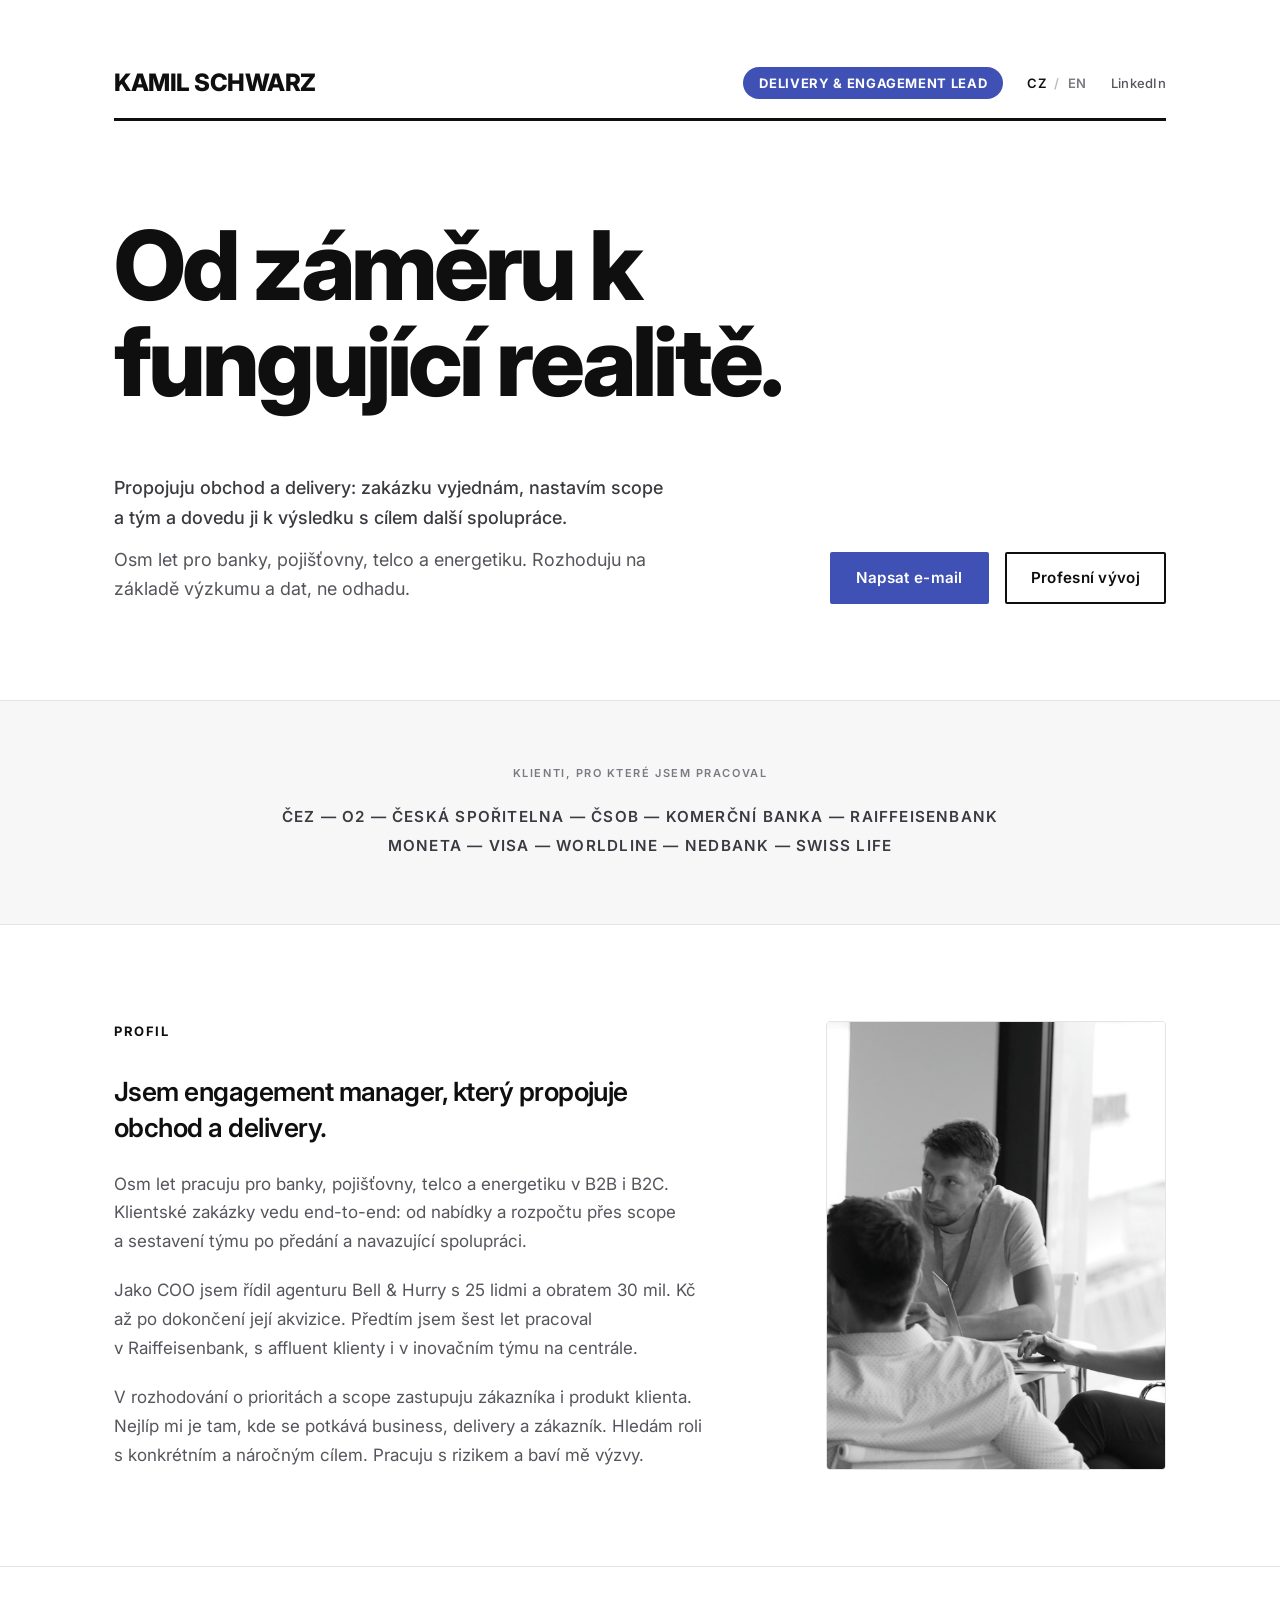
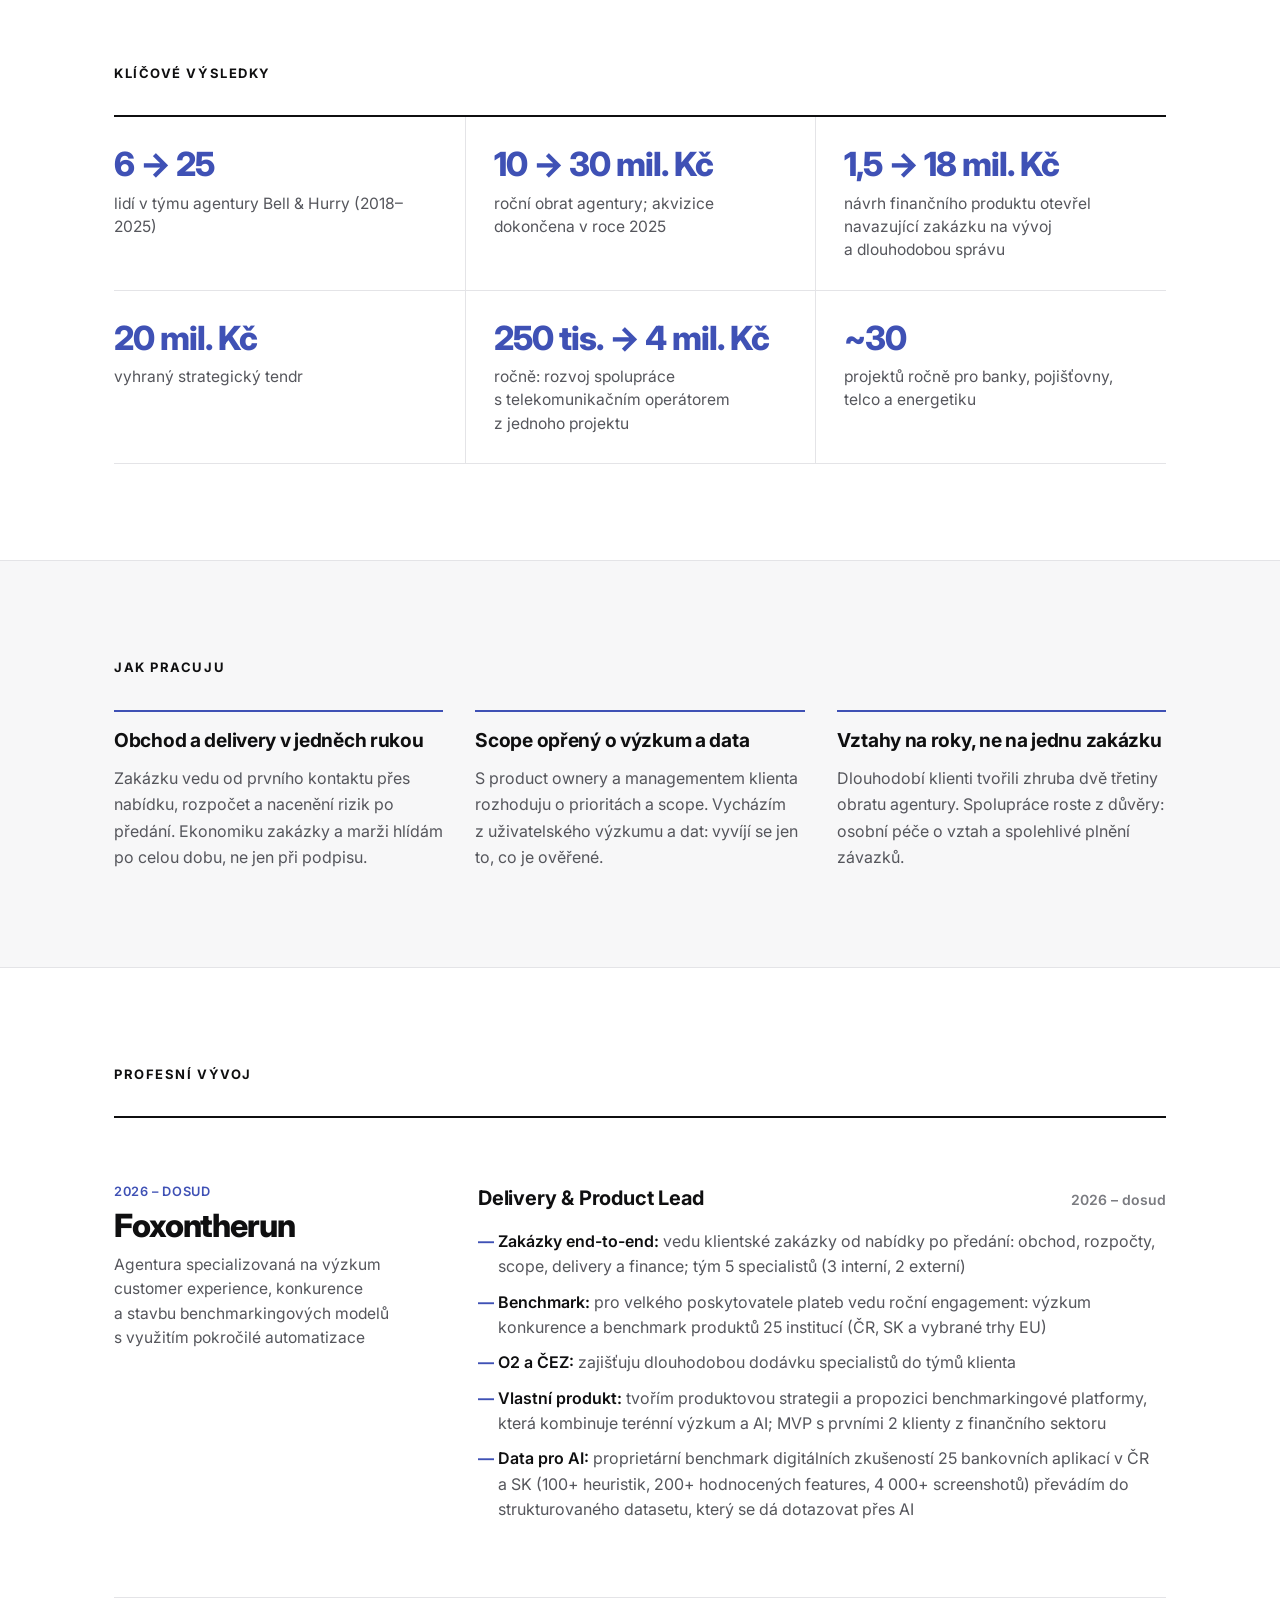
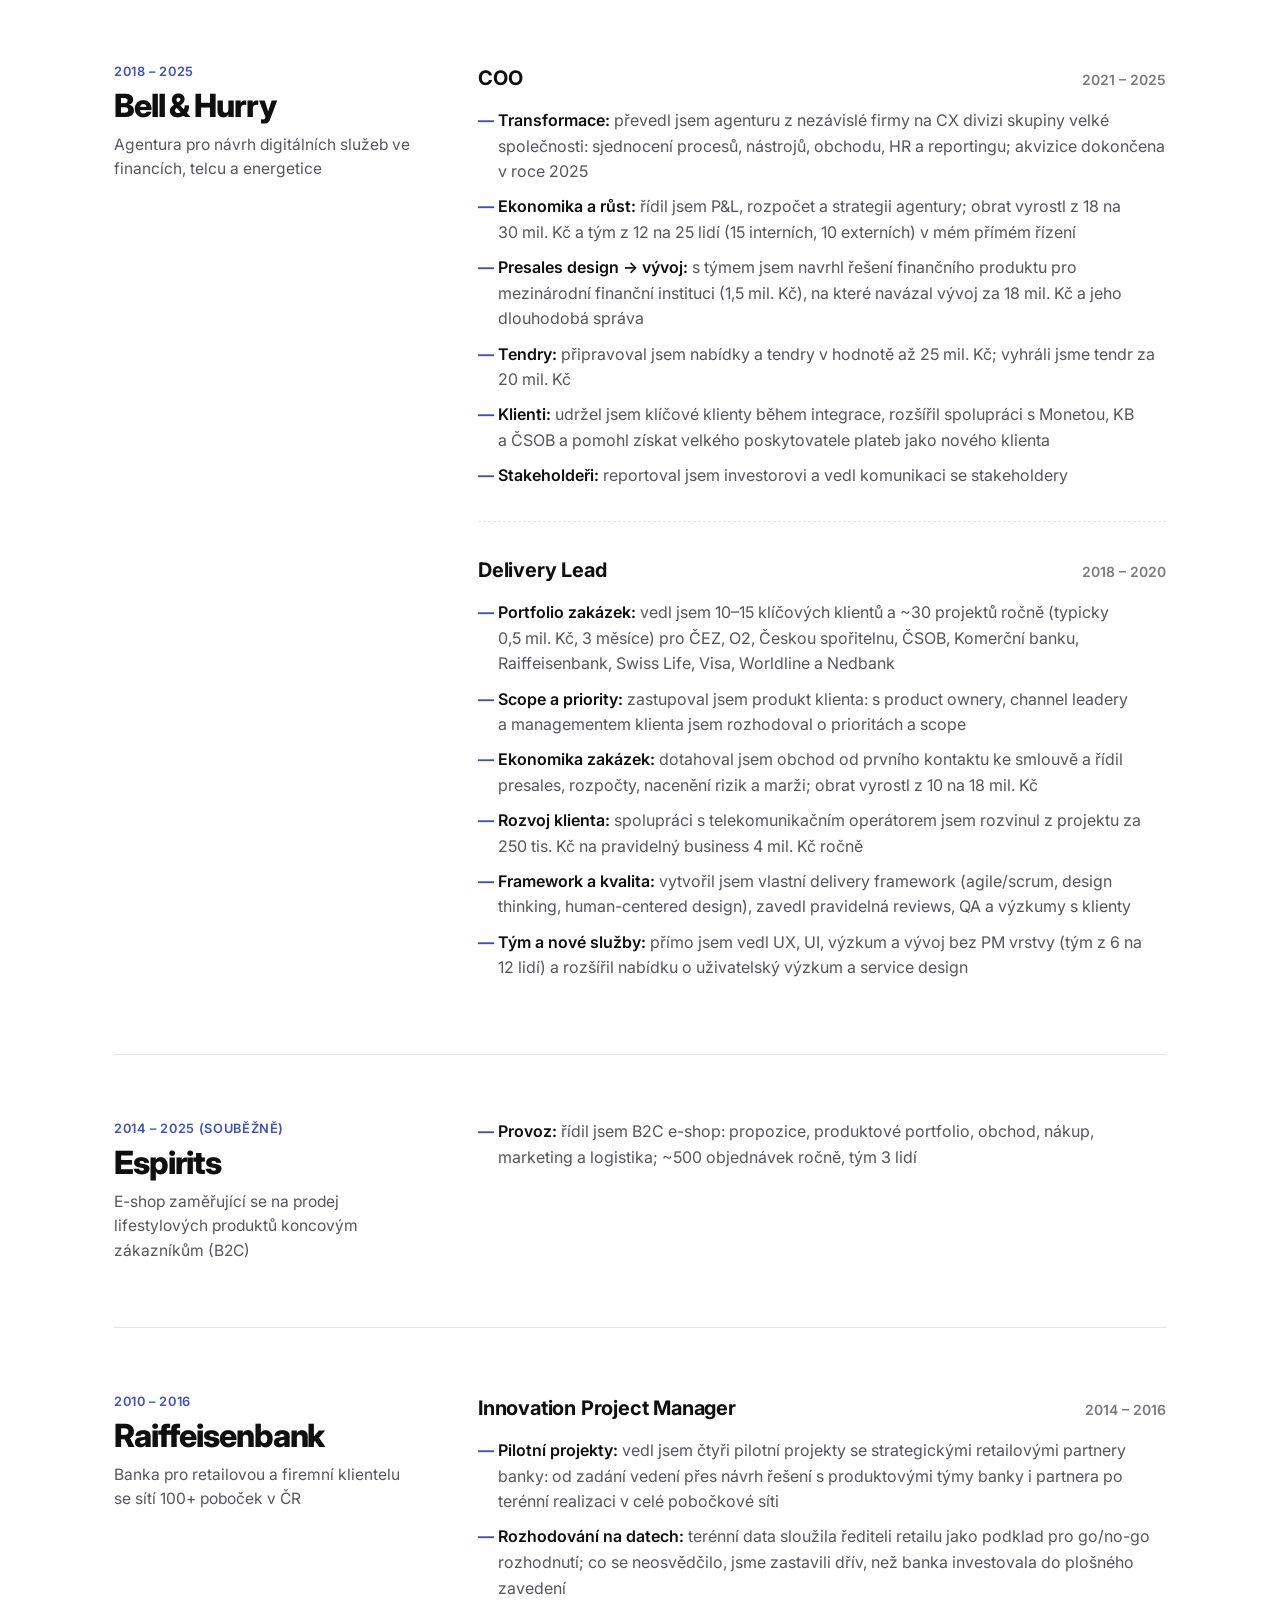
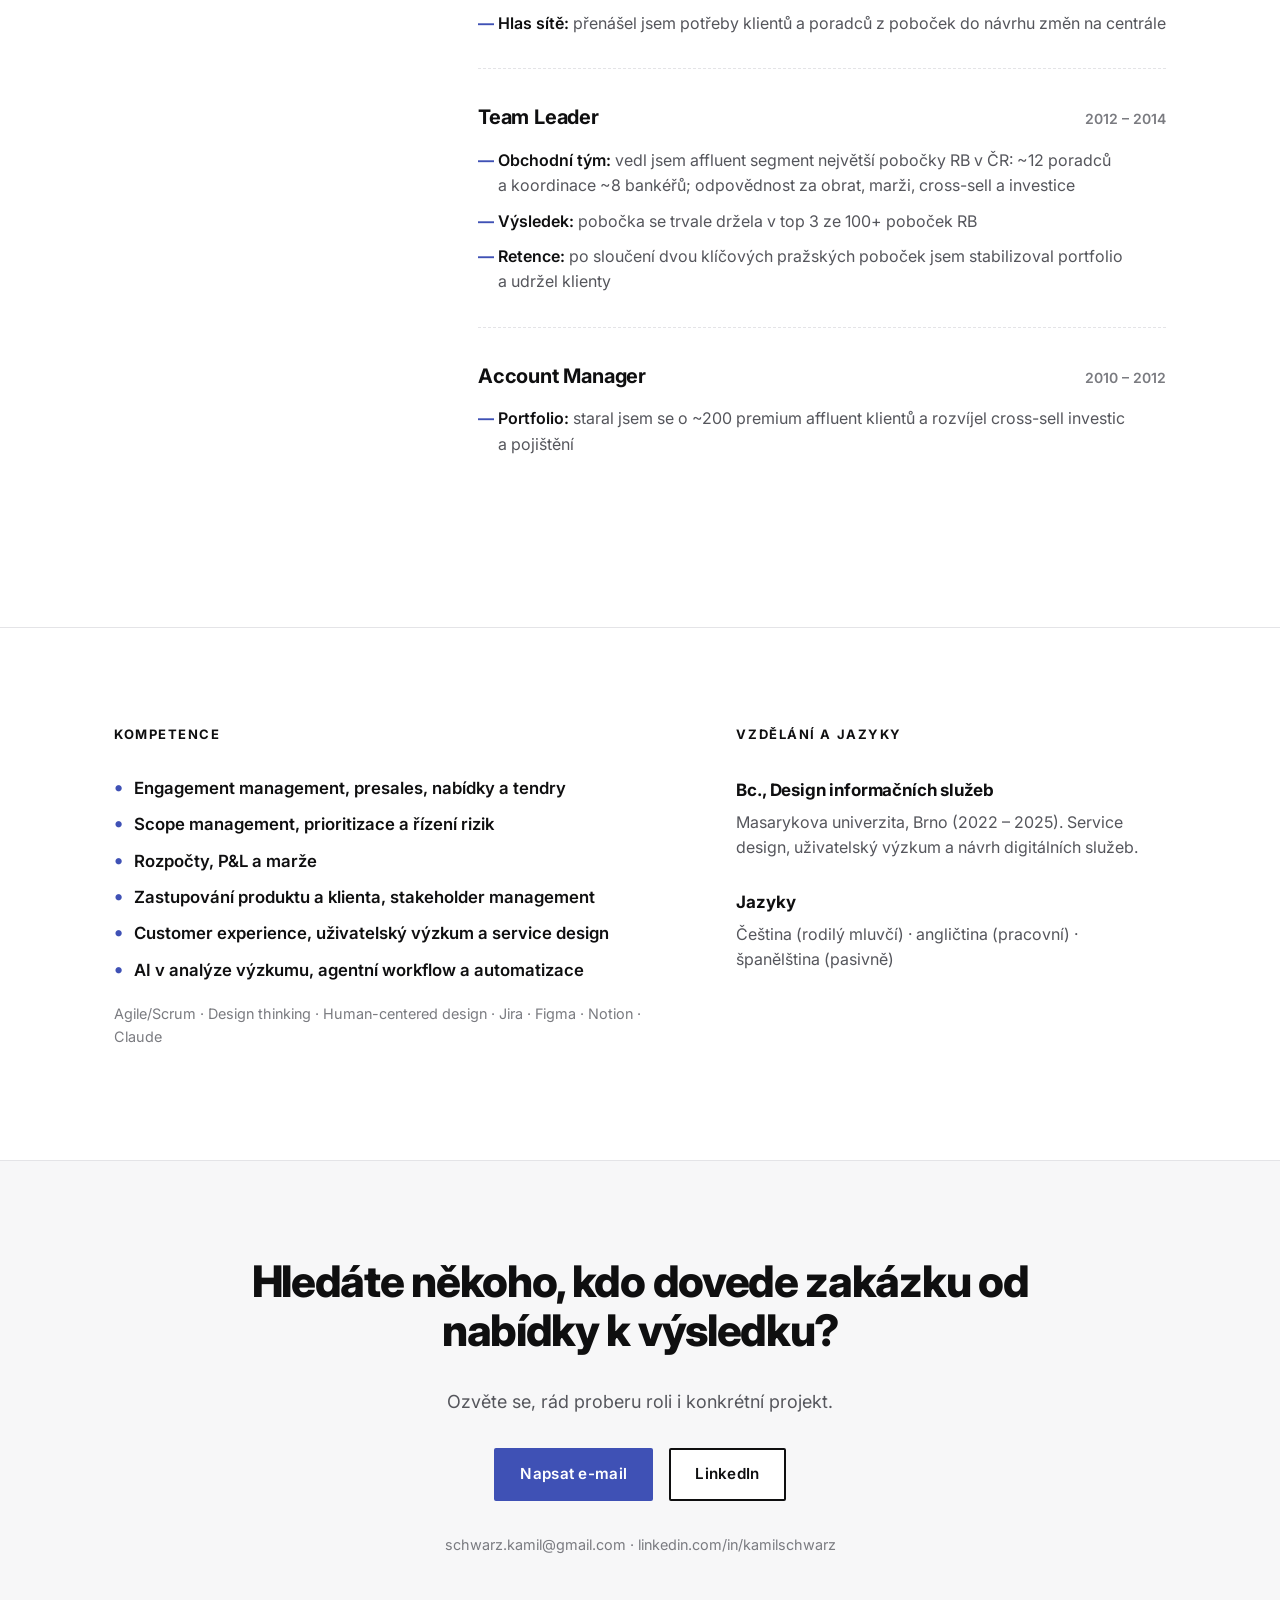
==== commit c55db0b9: "COO: transformation bullet first, no Trask mention Co-Authored-By: Claude Opus 5.5 <noreply@anthropi" ====
--- a/index.html
+++ b/index.html
@@ -187,8 +187,8 @@
                                 <span class="role-years">2021 – 2025</span>
                             </div>
                             <ul class="role-list">
+                                <li><strong>Transformace:</strong> převedl jsem agenturu z&nbsp;nezávislé firmy na CX divizi skupiny velké společnosti: sjednocení procesů, nástrojů, obchodu, HR a&nbsp;reportingu; akvizice dokončena v&nbsp;roce 2025</li>
                                 <li><strong>Ekonomika a&nbsp;růst:</strong> řídil jsem P&amp;L, rozpočet a&nbsp;strategii agentury; obrat vyrostl z&nbsp;18 na 30&nbsp;mil.&nbsp;Kč a&nbsp;tým z&nbsp;12 na 25&nbsp;lidí (15 interních, 10 externích) v&nbsp;mém přímém řízení</li>
-                                <li><strong>Integrace:</strong> vedl jsem integraci do skupiny Trask: sjednocení procesů, nástrojů, obchodu, HR a&nbsp;reportingu; splnili jsme podmínky pro dokončení akvizice v&nbsp;roce 2025</li>
                                 <li><strong>Presales design&nbsp;→ vývoj:</strong> s&nbsp;týmem jsem navrhl řešení finančního produktu pro mezinárodní finanční instituci (1,5&nbsp;mil.&nbsp;Kč), na které navázal vývoj za 18&nbsp;mil.&nbsp;Kč a&nbsp;jeho dlouhodobá správa</li>
                                 <li><strong>Tendry:</strong> připravoval jsem nabídky a&nbsp;tendry v&nbsp;hodnotě až 25&nbsp;mil.&nbsp;Kč; vyhráli jsme tendr za 20&nbsp;mil.&nbsp;Kč</li>
                                 <li><strong>Klienti:</strong> udržel jsem klíčové klienty během integrace, rozšířil spolupráci s&nbsp;Monetou, KB a&nbsp;ČSOB a&nbsp;pomohl získat velkého poskytovatele plateb jako nového klienta</li>
